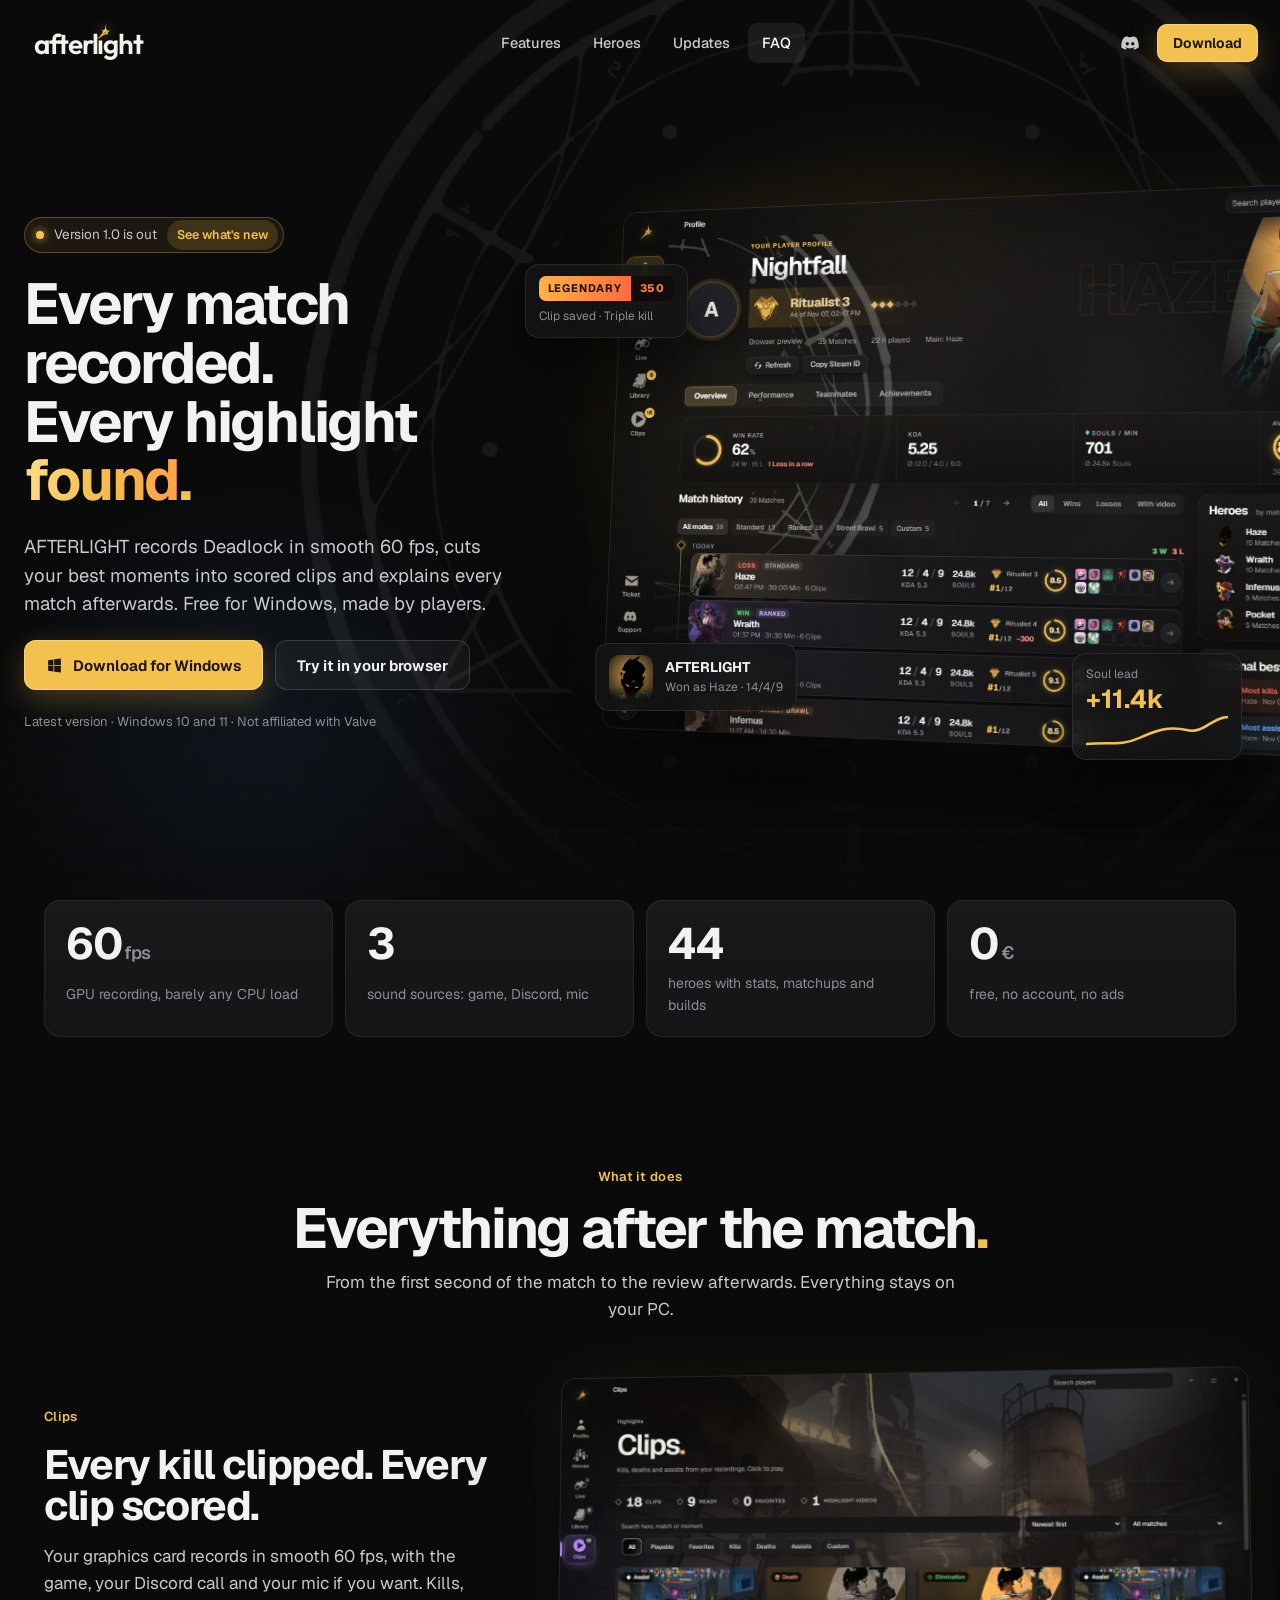
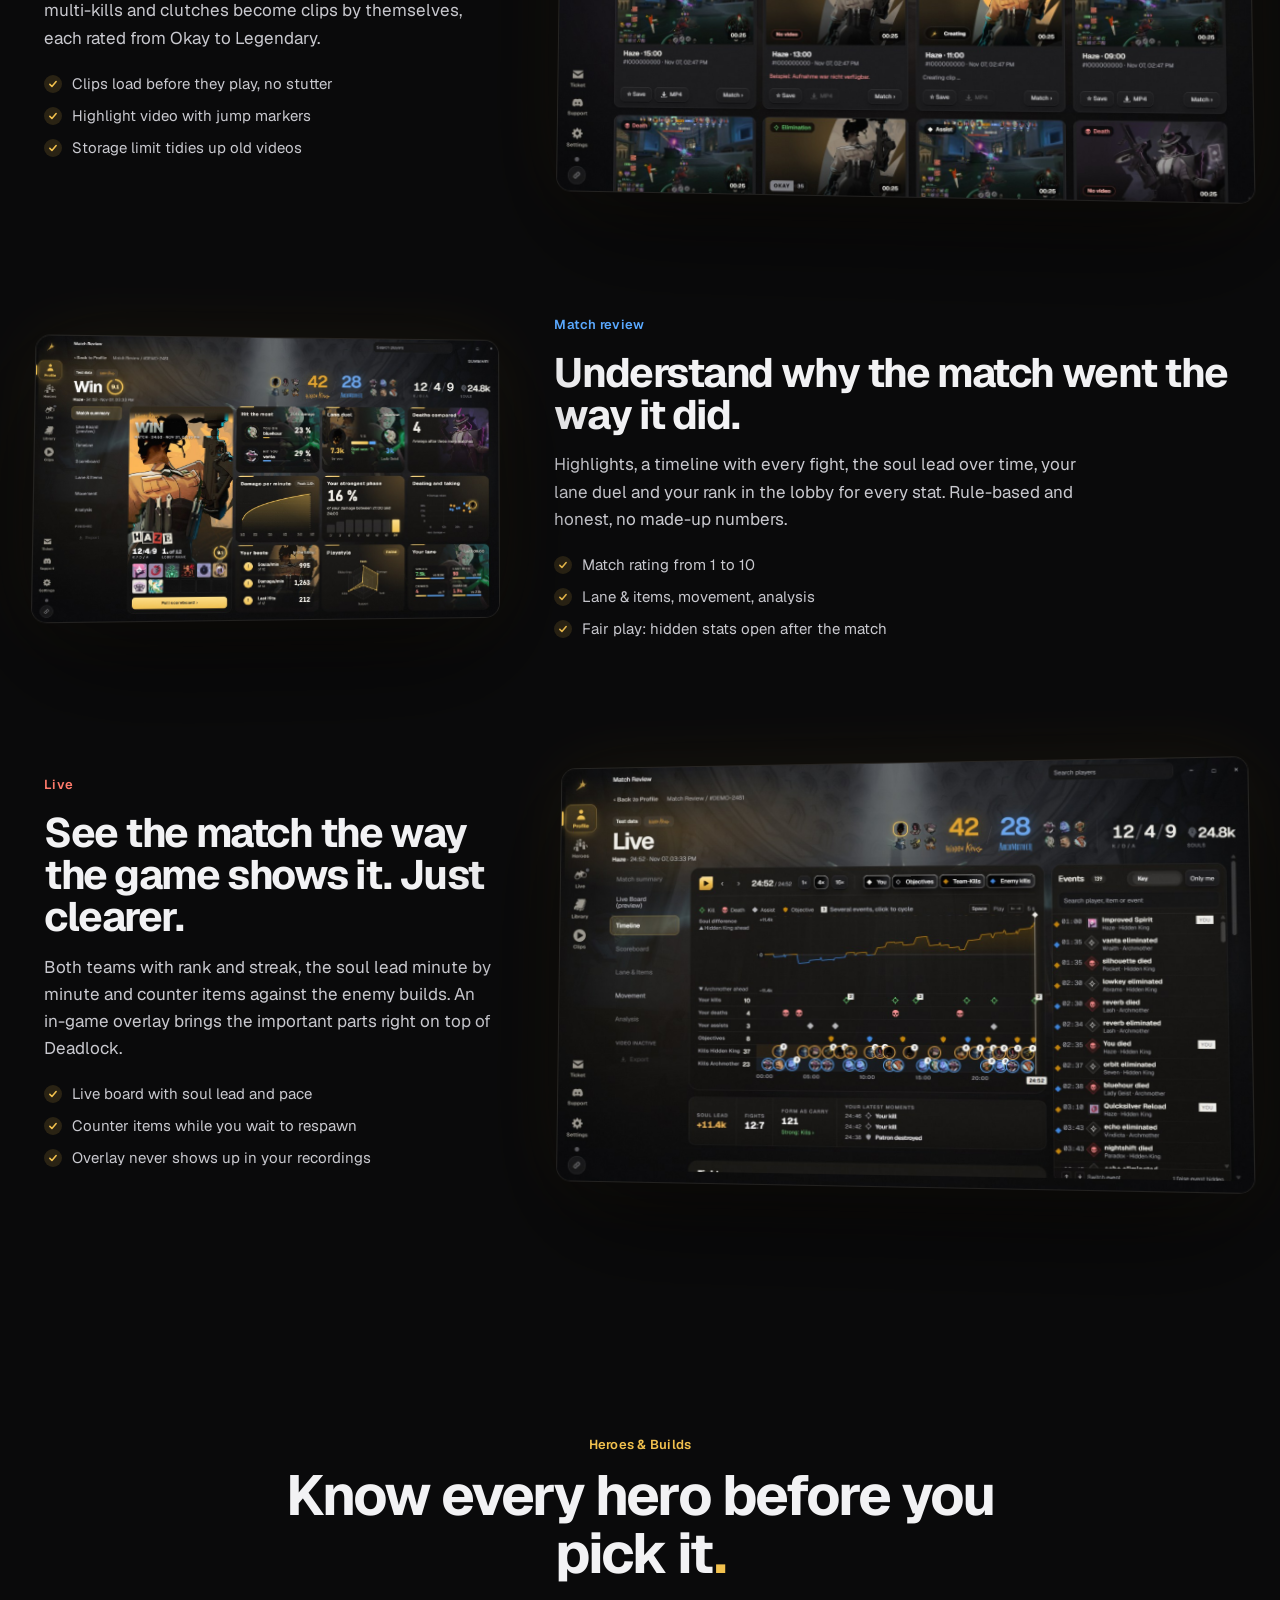
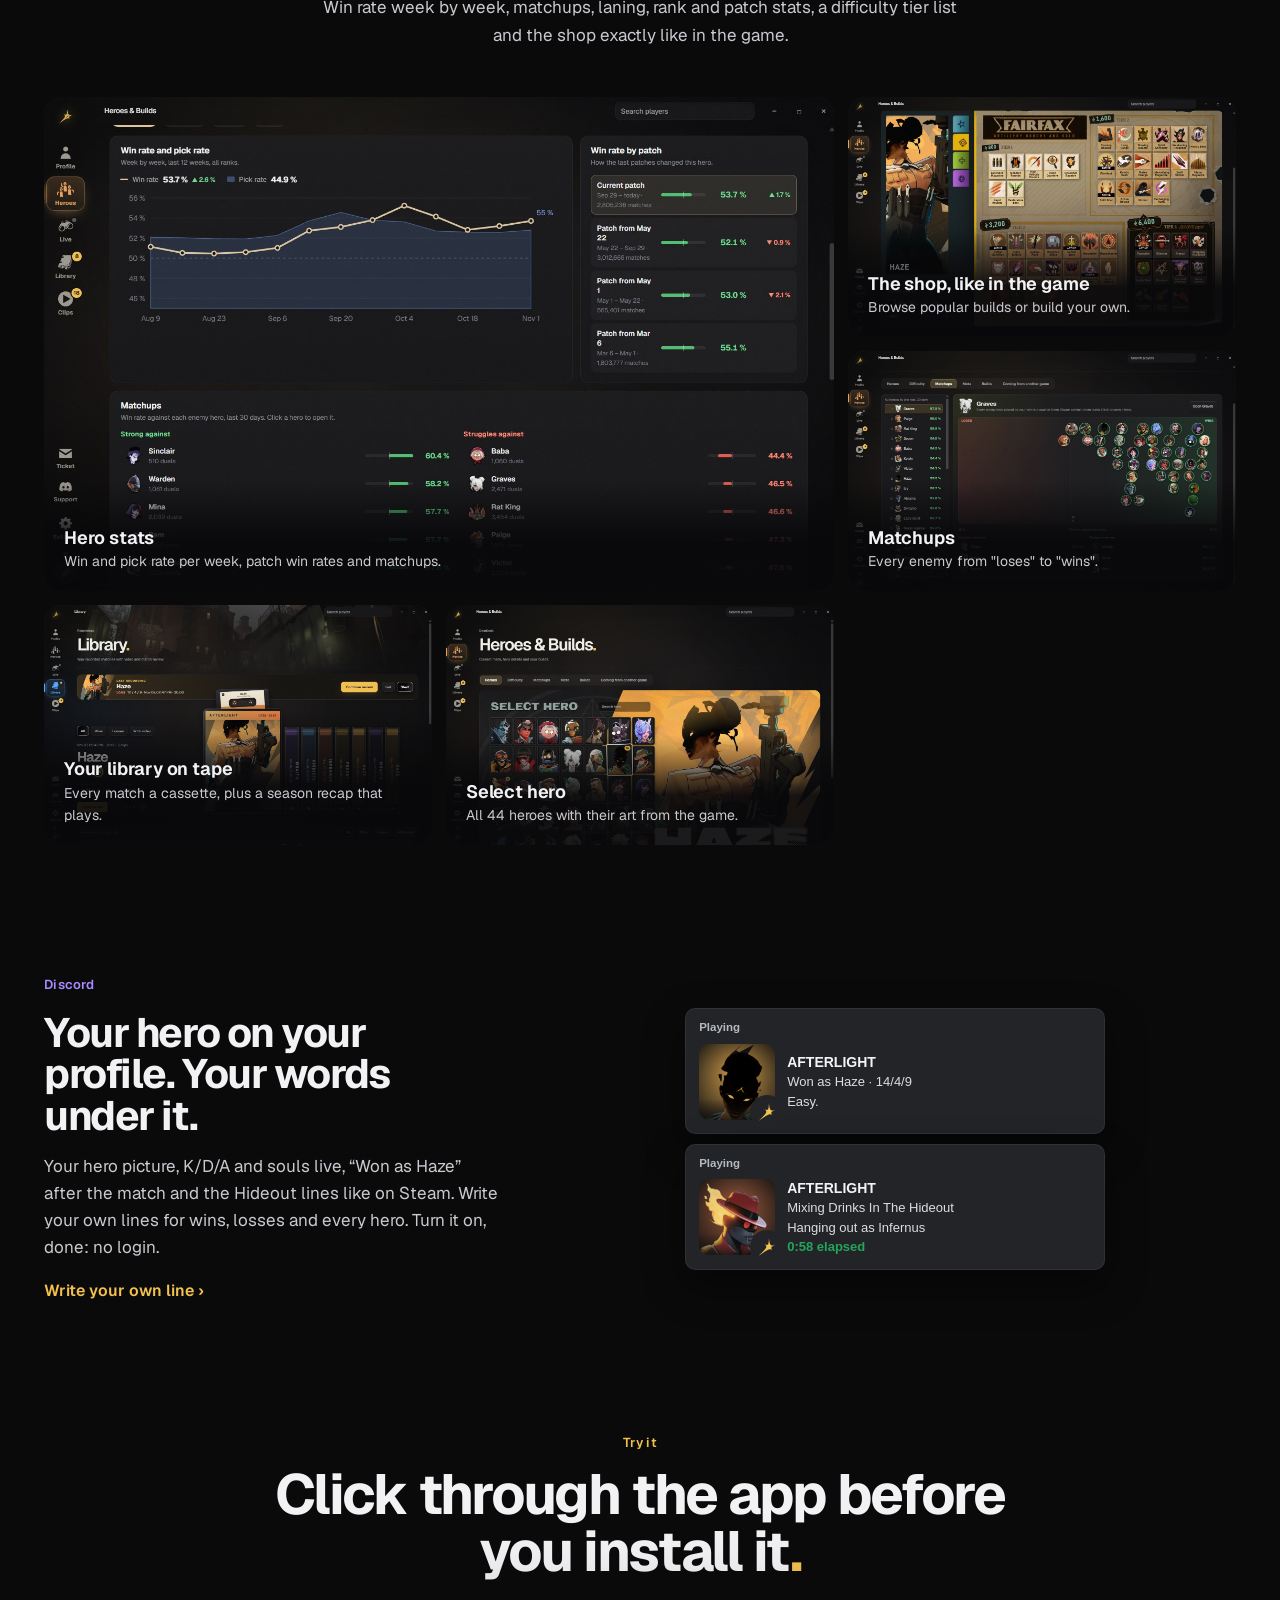
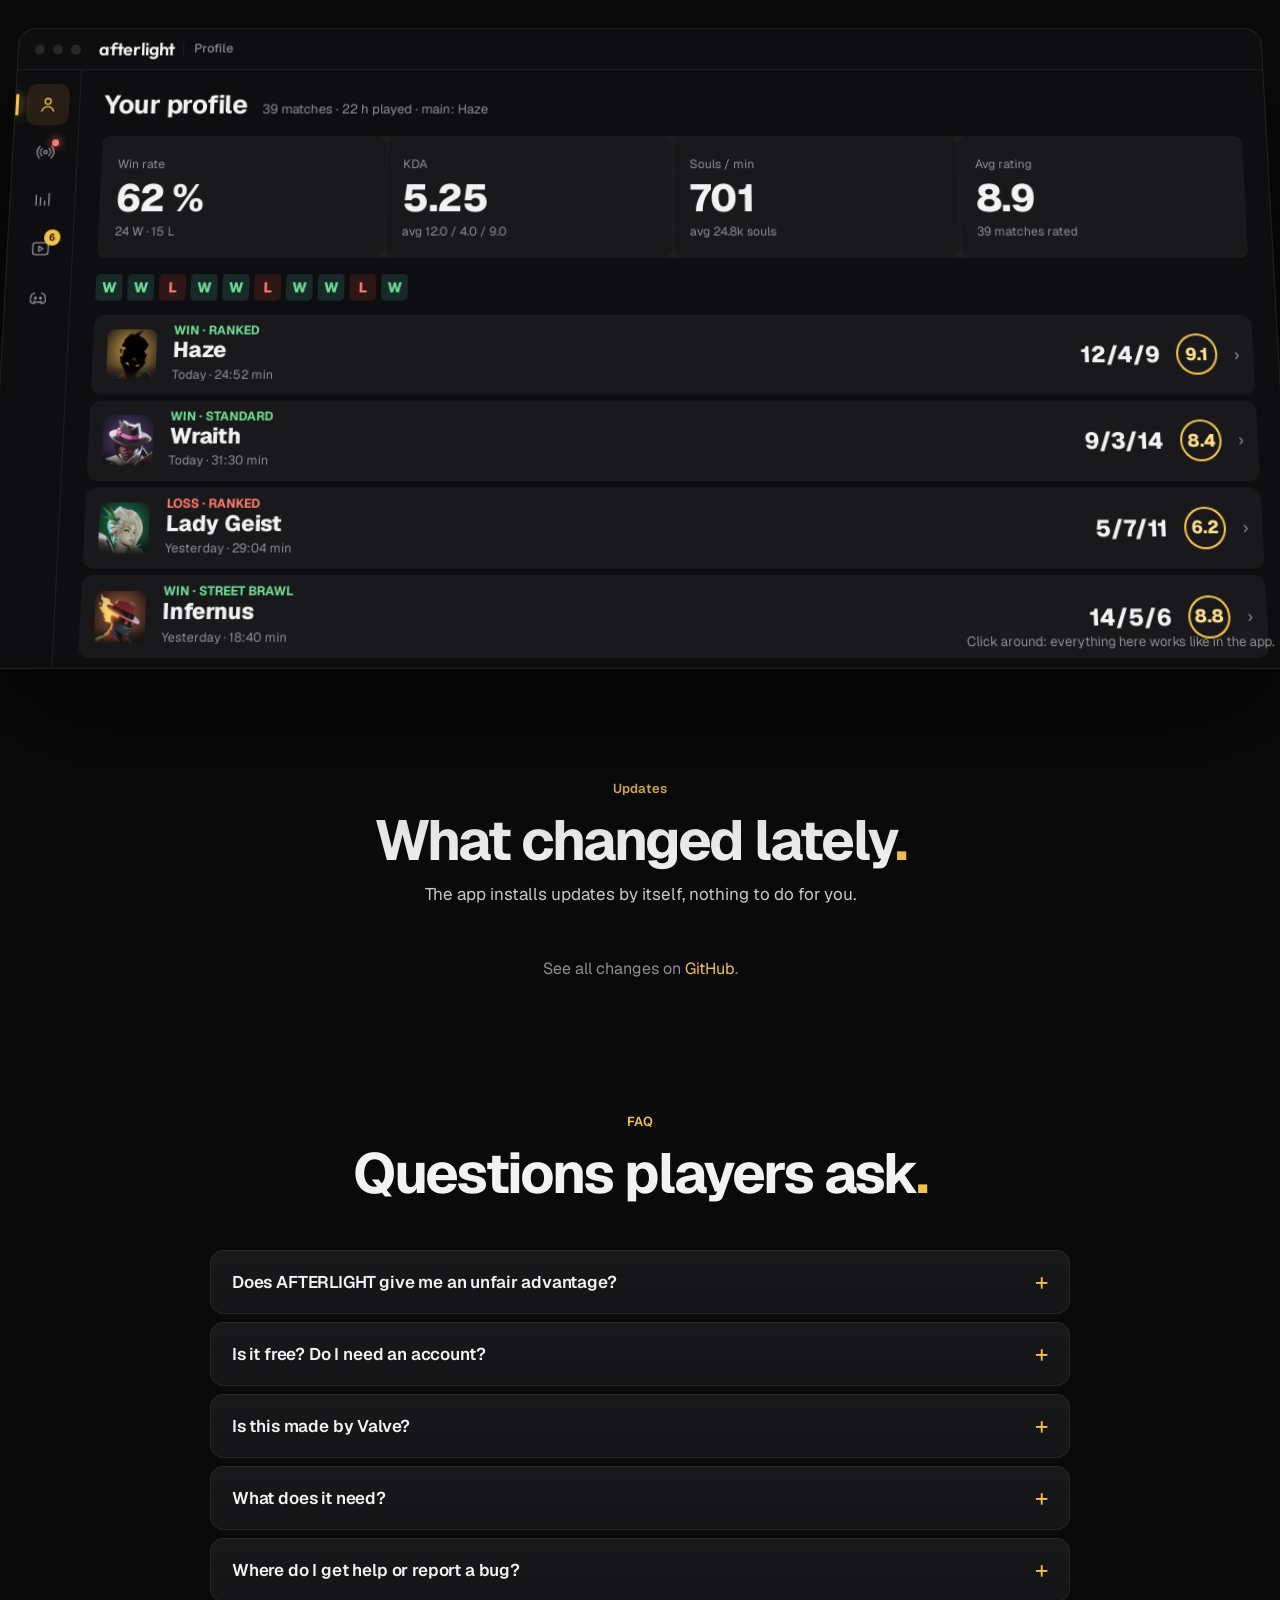
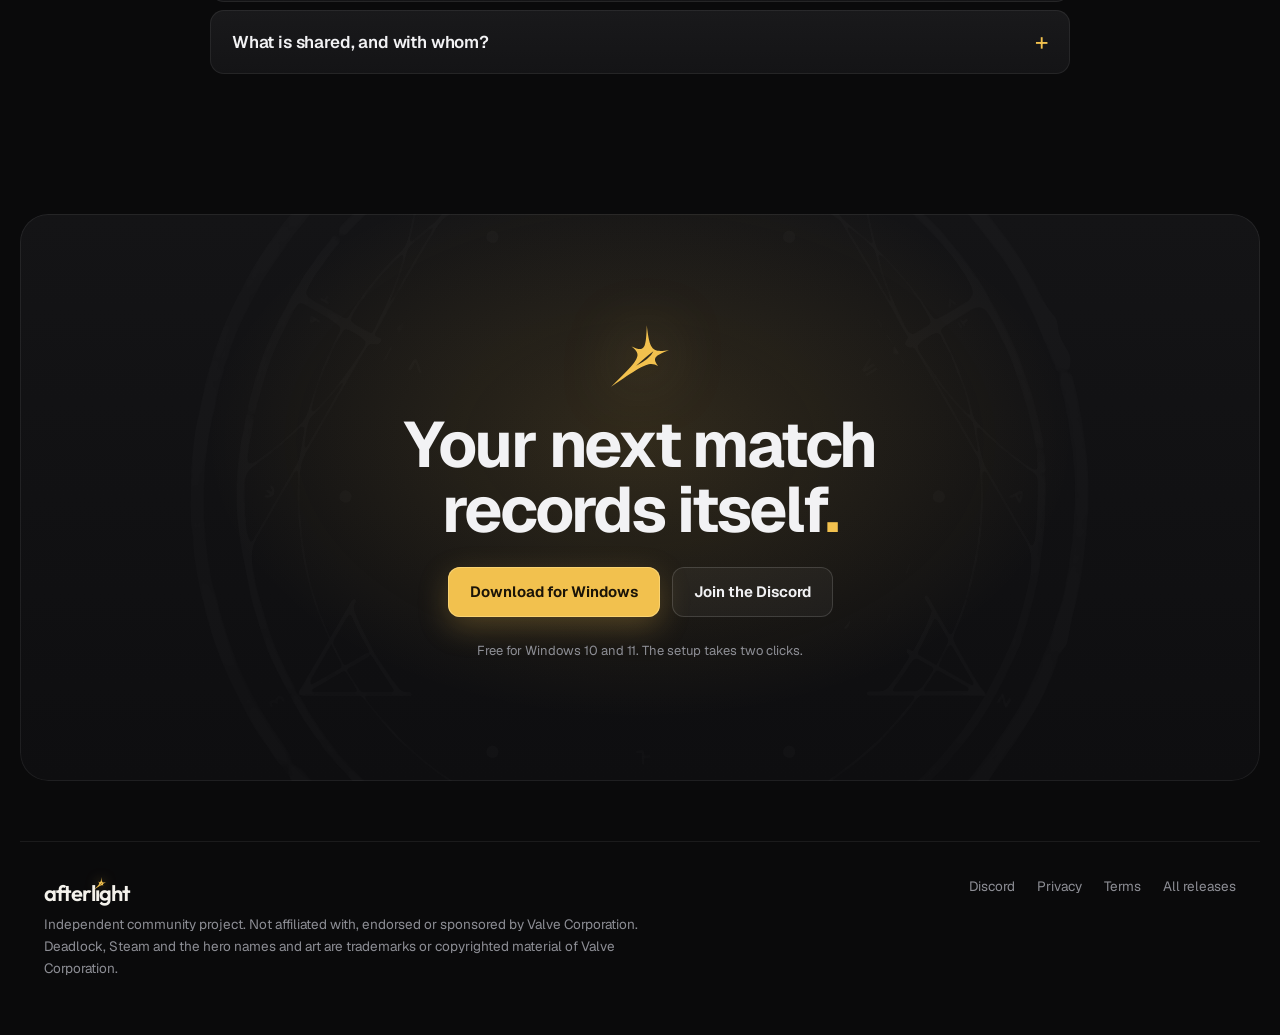
==== index.html @ 5af20fe3 "Redesign: app look, wordmark, fewer menu items, hero stage with real screenshots, scroll motion" ====
<!doctype html>
<html lang="en">
<head>
<meta charset="utf-8">
<meta name="viewport" content="width=device-width,initial-scale=1">
<title>AFTERLIGHT · Deadlock companion</title>
<meta name="description" content="Free Deadlock companion for Windows: smooth 60 fps clips with sound, match reviews, hero stats, a Deadlock-style shop and a live board.">
<link rel="icon" href="assets/icon.png">
<link rel="stylesheet" href="style.css">
</head>
<body>

<header class="nav" id="nav">
  <a class="brand" href="#top" aria-label="AFTERLIGHT home">
    <span class="wordmark" aria-hidden="true">af<span class="wm-f">t</span>erl<span class="wm-i">ı<svg class="wm-star" viewBox="0 0 100 100"><path fill-rule="evenodd" d="M60.6 2C65.3 41.8 69 44.5 95.2 40.9C70.8 50.2 69.9 53.6 78.4 65.8C64.7 57.9 57.6 61.6 4.8 98C50.2 53.9 53.8 48.4 36.7 35C56.5 43.5 59.4 41.7 60.6 2ZM44 65.1Q65.8 53.9 71 42.4Q61.7 49 44 65.1Z"/></svg></span>ght</span>
  </a>
  <nav class="links" aria-label="Main">
    <a href="#features">Features</a><a href="#heroes">Heroes</a><a href="#updates">Updates</a><a href="#faq">FAQ</a>
  </nav>
  <div class="nav-right">
    <a class="icon-link" href="https://discord.gg/nSWygtFfjM" target="_blank" rel="noopener" aria-label="AFTERLIGHT on Discord" title="Discord"><svg viewBox="0 0 24 24" aria-hidden="true"><path d="M19.3 5.3A17 17 0 0 0 15 4l-.5 1.1a15.6 15.6 0 0 0-5 0L9 4a17 17 0 0 0-4.3 1.3C2 9.4 1.3 13.4 1.6 17.3A17 17 0 0 0 6.9 20l1.1-1.7c-.6-.2-1.2-.5-1.8-.9l.4-.3a12 12 0 0 0 10.8 0l.4.3c-.6.4-1.2.7-1.8.9l1.1 1.7a17 17 0 0 0 5.3-2.7c.4-4.5-.7-8.5-2.8-12zM8.7 14.9c-1 0-1.9-1-1.9-2.1s.8-2.1 1.9-2.1 1.9 1 1.9 2.1-.8 2.1-1.9 2.1zm6.6 0c-1 0-1.9-1-1.9-2.1s.8-2.1 1.9-2.1 1.9 1 1.9 2.1-.8 2.1-1.9 2.1z"/></svg></a>
    <a class="btn small" data-download href="#">Download</a>
  </div>
</header>

<main id="top">
  <!-- HERO: the app floats in front of the ritual circle from the game -->
  <section class="hero" id="hero">
    <div class="hero-bg" aria-hidden="true"><i class="slate"></i><i class="sigil"></i><i class="glow"></i></div>
    <div class="hero-copy">
      <a class="pill" href="#updates"><i></i><span id="heroBadge">Version 1.0 is out</span><b>See what's new</b></a>
      <h1>Every match recorded.<br>Every highlight <em>found</em><span class="dot">.</span></h1>
      <p class="sub">AFTERLIGHT records Deadlock in smooth 60&nbsp;fps, cuts your best moments into scored clips and explains every match afterwards. Free for Windows, made by players.</p>
      <div class="cta-row">
        <a class="btn" data-download href="#"><svg viewBox="0 0 24 24" aria-hidden="true"><path d="M3 4.5 10.5 3.4v8.1H3zm0 15 7.5 1.1v-8.1H3zM11.6 3.3 21 2v9.5h-9.4zm0 17.4L21 22v-9.4h-9.4z"/></svg>Download for Windows</a>
        <a class="btn ghost" href="#demo">Try it in your browser</a>
      </div>
      <p class="fine"><span id="heroVersion">Latest version</span> · Windows 10 and 11 · Not affiliated with Valve</p>
    </div>
    <div class="hero-stage" id="stage" aria-hidden="true">
      <figure class="win main"><img src="assets/shots/profile.jpg" alt="" decoding="async"></figure>
      <div class="float f1"><span class="cs-badge"><b>Legendary</b><i>350</i></span><small>Clip saved · Triple kill</small></div>
      <div class="float f2"><img src="assets/heroes/13.png" alt=""><span><b>AFTERLIGHT</b><small>Won as Haze · 14/4/9</small></span></div>
      <div class="float f3"><small>Soul lead</small><b>+11.4k</b><svg viewBox="0 0 120 34" preserveAspectRatio="none"><path d="M0 30 C20 28 30 32 45 24 S70 12 85 16 105 4 120 3"/></svg></div>
    </div>
  </section>

  <!-- STRIP: four true numbers -->
  <section class="strip reveal" aria-label="Facts">
    <div><b>60<small>fps</small></b><span>GPU recording, barely any CPU load</span></div>
    <div><b>3</b><span>sound sources: game, Discord, mic</span></div>
    <div><b>44</b><span>heroes with stats, matchups and builds</span></div>
    <div><b>0<small>€</small></b><span>free, no account, no ads</span></div>
  </section>

  <!-- FEATURES: real screenshots of the app -->
  <section class="features" id="features">
    <header class="sec-head reveal"><span class="kick">What it does</span><h2>Everything after the match<span class="dot">.</span></h2><p>From the first second of the match to the review afterwards. Everything stays on your PC.</p></header>

    <article class="show reveal">
      <div class="show-copy"><span class="kick gold">Clips</span><h3>Every kill clipped. Every clip scored.</h3>
        <p>Your graphics card records in smooth 60 fps, with the game, your Discord call and your mic if you want. Kills, multi-kills and clutches become clips by themselves, each rated from Okay to Legendary.</p>
        <ul class="ticks"><li>Clips load before they play, no stutter</li><li>Highlight video with jump markers</li><li>Storage limit tidies up old videos</li></ul></div>
      <figure class="win"><img src="assets/shots/clips.jpg" alt="The Clips page with scored clips" loading="lazy"></figure>
    </article>

    <article class="show flip reveal">
      <div class="show-copy"><span class="kick blue">Match review</span><h3>Understand why the match went the way it did.</h3>
        <p>Highlights, a timeline with every fight, the soul lead over time, your lane duel and your rank in the lobby for every stat. Rule-based and honest, no made-up numbers.</p>
        <ul class="ticks"><li>Match rating from 1 to 10</li><li>Lane &amp; items, movement, analysis</li><li>Fair play: hidden stats open after the match</li></ul></div>
      <figure class="win"><img src="assets/shots/review.jpg" alt="Match review highlights" loading="lazy"></figure>
    </article>

    <article class="show reveal">
      <div class="show-copy"><span class="kick red">Live</span><h3>See the match the way the game shows it. Just clearer.</h3>
        <p>Both teams with rank and streak, the soul lead minute by minute and counter items against the enemy builds. An in-game overlay brings the important parts right on top of Deadlock.</p>
        <ul class="ticks"><li>Live board with soul lead and pace</li><li>Counter items while you wait to respawn</li><li>Overlay never shows up in your recordings</li></ul></div>
      <figure class="win"><img src="assets/shots/live.jpg" alt="Live timeline" loading="lazy"></figure>
    </article>
  </section>

  <!-- HEROES -->
  <section class="heroes" id="heroes">
    <header class="sec-head reveal"><span class="kick">Heroes &amp; Builds</span><h2>Know every hero before you pick it<span class="dot">.</span></h2><p>Win rate week by week, matchups, laning, rank and patch stats, a difficulty tier list and the shop exactly like in the game.</p></header>
    <div class="bento">
      <figure class="cell big reveal"><img src="assets/shots/heroes-stats.jpg" alt="Hero statistics" loading="lazy"><figcaption><b>Hero stats</b><span>Win and pick rate per week, patch win rates and matchups.</span></figcaption></figure>
      <figure class="cell reveal"><img src="assets/shots/shop.jpg" alt="Shop like in Deadlock" loading="lazy"><figcaption><b>The shop, like in the game</b><span>Browse popular builds or build your own.</span></figcaption></figure>
      <figure class="cell reveal"><img src="assets/shots/matchups.jpg" alt="Matchup field" loading="lazy"><figcaption><b>Matchups</b><span>Every enemy from "loses" to "wins".</span></figcaption></figure>
      <figure class="cell reveal"><img src="assets/shots/shelf.jpg" alt="Library as a cassette shelf" loading="lazy"><figcaption><b>Your library on tape</b><span>Every match a cassette, plus a season recap that plays.</span></figcaption></figure>
      <figure class="cell reveal"><img src="assets/shots/heroes-select.jpg" alt="Select hero" loading="lazy"><figcaption><b>Select hero</b><span>All 44 heroes with their art from the game.</span></figcaption></figure>
    </div>
  </section>

  <!-- DISCORD -->
  <section class="show discord reveal" id="discord">
    <div class="show-copy"><span class="kick violet">Discord</span><h3>Your hero on your profile. Your words under it.</h3>
      <p>Your hero picture, K/D/A and souls live, “Won as Haze” after the match and the Hideout lines like on Steam. Write your own lines for wins, losses and every hero. Turn it on, done: no login.</p>
      <a class="more" href="#demo" data-go="discord">Write your own line ›</a></div>
    <div class="dc-cards">
      <div class="dc"><small>Playing</small><div class="dc-row"><span class="dc-art"><img src="assets/heroes/13.png" alt=""><i><svg viewBox="0 0 100 100"><path fill-rule="evenodd" d="M60.6 2C65.3 41.8 69 44.5 95.2 40.9C70.8 50.2 69.9 53.6 78.4 65.8C64.7 57.9 57.6 61.6 4.8 98C50.2 53.9 53.8 48.4 36.7 35C56.5 43.5 59.4 41.7 60.6 2Z"/></svg></i></span><span class="dc-text"><b>AFTERLIGHT</b><span>Won as Haze · 14/4/9</span><span>Easy.</span></span></div></div>
      <div class="dc"><small>Playing</small><div class="dc-row"><span class="dc-art"><img src="assets/heroes/1.png" alt=""><i><svg viewBox="0 0 100 100"><path fill-rule="evenodd" d="M60.6 2C65.3 41.8 69 44.5 95.2 40.9C70.8 50.2 69.9 53.6 78.4 65.8C64.7 57.9 57.6 61.6 4.8 98C50.2 53.9 53.8 48.4 36.7 35C56.5 43.5 59.4 41.7 60.6 2Z"/></svg></i></span><span class="dc-text"><b>AFTERLIGHT</b><span>Mixing Drinks In The Hideout</span><span>Hanging out as Infernus</span><span class="dc-time">0:58 elapsed</span></span></div></div>
    </div>
  </section>

  <!-- INTERACTIVE DEMO -->
  <section class="demo-wrap" id="demo">
    <header class="sec-head reveal"><span class="kick">Try it</span><h2>Click through the app before you install it<span class="dot">.</span></h2></header>
    <div class="app" id="app">
      <div class="app-bar"><span class="tl"></span><span class="tl"></span><span class="tl"></span><b>afterlight</b><small id="appTitle">Profile</small></div>
      <aside class="rail" role="tablist" aria-label="App pages">
        <button role="tab" data-page="profile" aria-selected="true" title="Profile"><svg viewBox="0 0 24 24"><circle cx="12" cy="8" r="3.5"/><path d="M5 20c1.2-3.6 4-5.5 7-5.5s5.8 1.9 7 5.5"/></svg></button>
        <button role="tab" data-page="live" title="Live board"><svg viewBox="0 0 24 24"><circle cx="12" cy="12" r="2"/><path d="M7.8 7.8a6 6 0 0 0 0 8.4m8.4 0a6 6 0 0 0 0-8.4M5 5a10 10 0 0 0 0 14m14 0a10 10 0 0 0 0-14"/></svg><i class="live-dot"></i></button>
        <button role="tab" data-page="review" title="Match review"><svg viewBox="0 0 24 24"><path d="M4 18V6m5 12V9m5 9v-5m5 5V4"/></svg></button>
        <button role="tab" data-page="clips" title="Clips"><svg viewBox="0 0 24 24"><rect x="3" y="5" width="18" height="14" rx="3"/><path d="m10 9 5 3-5 3z"/></svg><em>6</em></button>
        <button role="tab" data-page="discord" title="Discord status"><svg viewBox="0 0 24 24"><path d="M8 7c-2 .5-3.2 1.3-3.6 1.8C3 11.5 3 15 3.4 17c1.5 1.2 3 1.8 4.4 2l1-1.5M16 7c2 .5 3.2 1.3 3.6 1.8 1.4 2.7 1.4 6.2 1 8.2-1.5 1.2-3 1.8-4.4 2l-1-1.5M7.5 16.5c3 1.4 6 1.4 9 0"/><circle cx="9" cy="12.5" r="1"/><circle cx="15" cy="12.5" r="1"/></svg></button>
      </aside>
      <div class="screen" id="screen" aria-live="polite"></div>
      <p class="hint" id="hint">Click around: everything here works like in the app.</p>
    </div>
  </section>

  <!-- PATCH NOTES -->
  <section class="updates" id="updates">
    <header class="sec-head reveal"><span class="kick">Updates</span><h2>What changed lately<span class="dot">.</span></h2><p>The app installs updates by itself, nothing to do for you.</p></header>
    <div class="notes" id="notes"><p class="loading">Loading the latest releases …</p></div>
  </section>

  <!-- FAQ -->
  <section class="faq" id="faq">
    <header class="sec-head reveal"><span class="kick">FAQ</span><h2>Questions players ask<span class="dot">.</span></h2></header>
    <div class="faq-list">
    <details><summary>Does AFTERLIGHT give me an unfair advantage?</summary><p>No. During a match it only shows what Deadlock shows you too: K/D/A, souls, items and the kill feed. Damage, healing, objective damage, last hits and denies of other players only open after the match. AFTERLIGHT never writes into the game and never automates input.</p></details>
    <details><summary>Is it free? Do I need an account?</summary><p>It is free, without an account, ads or tracking. Your matches, recordings and clips stay on your PC in the “Afterlight Data” folder.</p></details>
    <details><summary>Is this made by Valve?</summary><p>No. AFTERLIGHT is an independent community project and is not affiliated with, endorsed or sponsored by Valve. Deadlock is a trademark of Valve Corporation.</p></details>
    <details><summary>What does it need?</summary><p>Windows 10 (version 2004 or newer) or Windows 11 and a graphics card with a hardware encoder (NVIDIA, AMD or Intel) for the smooth GPU recording.</p></details>
    <details><summary>Where do I get help or report a bug?</summary><p>On the <a class="inline" href="https://discord.gg/nSWygtFfjM" target="_blank" rel="noopener">AFTERLIGHT Discord</a>, or straight from the app with the ticket button in the sidebar.</p></details>
    <details><summary>What is shared, and with whom?</summary><p>Only if community tracking is on: the match ID and replay access data of your own matches go to the community-run Deadlock API, so trackers can show your match. Videos, events and logins never leave your PC. You can turn it off any time.</p></details>
    </div>
  </section>

  <!-- FINAL CTA -->
  <section class="final reveal">
    <svg class="final-mark" viewBox="0 0 100 100" aria-hidden="true"><path fill-rule="evenodd" d="M60.6 2C65.3 41.8 69 44.5 95.2 40.9C70.8 50.2 69.9 53.6 78.4 65.8C64.7 57.9 57.6 61.6 4.8 98C50.2 53.9 53.8 48.4 36.7 35C56.5 43.5 59.4 41.7 60.6 2ZM44 65.1Q65.8 53.9 71 42.4Q61.7 49 44 65.1Z"/></svg>
    <h2>Your next match records itself<span class="dot">.</span></h2>
    <div class="cta-row"><a class="btn" data-download href="#">Download for Windows</a><a class="btn ghost" href="https://discord.gg/nSWygtFfjM" target="_blank" rel="noopener">Join the Discord</a></div>
    <p class="fine">Free for Windows 10 and 11. The setup takes two clicks.</p>
  </section>
</main>

<footer class="foot">
  <div><span class="wordmark small" aria-label="AFTERLIGHT">af<span class="wm-f">t</span>erl<span class="wm-i">ı<svg class="wm-star" viewBox="0 0 100 100"><path fill-rule="evenodd" d="M60.6 2C65.3 41.8 69 44.5 95.2 40.9C70.8 50.2 69.9 53.6 78.4 65.8C64.7 57.9 57.6 61.6 4.8 98C50.2 53.9 53.8 48.4 36.7 35C56.5 43.5 59.4 41.7 60.6 2ZM44 65.1Q65.8 53.9 71 42.4Q61.7 49 44 65.1Z"/></svg></span>ght</span><p>Independent community project. Not affiliated with, endorsed or sponsored by Valve Corporation. Deadlock, Steam and the hero names and art are trademarks or copyrighted material of Valve Corporation.</p></div>
  <nav aria-label="Legal"><a href="https://discord.gg/nSWygtFfjM" target="_blank" rel="noopener">Discord</a><a href="privacy.html">Privacy</a><a href="terms.html">Terms</a><a href="https://github.com/prodbycooooooollin-byte/afterlight-releases/releases" rel="noopener">All releases</a></nav>
</footer>

<script src="app.js"></script>
</body>
</html>
---- style.css ----
@font-face{font-family:Geist;font-weight:100 900;font-display:swap;src:url(assets/fonts/geist.woff2) format('woff2')}
@font-face{font-family:Outfit;font-weight:600;font-display:swap;src:url(assets/fonts/outfit-600.woff2) format('woff2')}

/* Farben und Schrift wie in der App: neutrales Schwarz, Gold als einziger Akzent, Amber/Saphir für die Teams. */
:root{
  --bg:#0a0a0b;--panel:#161618;--panel-2:#1c1c1f;--edge:rgba(255,255,255,.07);
  --ink:#f2f2f4;--ink-2:#c9c9cf;--muted:#8d8e95;
  --gold:#f2c14e;--gold-hi:#ffe08a;--amber:#e8a33c;--sapphire:#5aa9ff;--good:#6fdc94;--bad:#ff7a6b;--violet:#a98bff;
  --text:Geist,'Segoe UI Variable Text','Segoe UI',system-ui,sans-serif;--display:Geist,'Segoe UI Variable Display','Segoe UI',sans-serif;
  --ease:cubic-bezier(.2,.7,.15,1);--max:1240px;
  /* Namen aus dem Demo-Teil auf die App-Farben gelegt */
  --soot:var(--bg);--soot-2:#19191b;--soot-3:#212124;--rule:var(--edge);--paper:var(--ink);--paper-2:#a3a4ab;--smoke:var(--muted);
  --lamp:var(--gold);--lamp-hi:var(--gold-hi);--soul:var(--good);--blood:var(--bad);
}
*{box-sizing:border-box;margin:0;padding:0}
html{scroll-behavior:smooth;background:var(--bg)}
body{background:var(--bg);color:var(--ink);font:400 16px/1.6 var(--text);-webkit-font-smoothing:antialiased;overflow-x:hidden}
a{color:inherit;text-decoration:none}
button{font:inherit;color:inherit;background:none;border:0;cursor:pointer}
img{display:block;max-width:100%}
:focus-visible{outline:2px solid var(--gold);outline-offset:3px;border-radius:6px}
h1,h2,h3{font-family:var(--display);letter-spacing:-.035em;line-height:1.02;font-weight:700}
.dot{color:var(--gold)}
.fine{font-size:13px;color:var(--muted)}

/* Schriftzug wie in der App: Outfit, Sternschnuppe über dem i */
.wordmark{position:relative;display:inline-block;font:600 28px/1 Outfit,var(--text);letter-spacing:-.045em;color:#f4f2ec;white-space:nowrap;padding-top:6px}
.wordmark.small{font-size:22px}
.wm-i{position:relative;display:inline-block}
.wm-star{position:absolute;left:50%;top:-.02em;width:.62em;height:.62em;transform:translate(-30%,-38%);fill:var(--gold);filter:drop-shadow(0 0 6px rgba(242,193,78,.55))}

/* Buttons */
.btn{display:inline-flex;align-items:center;gap:10px;height:50px;padding:0 22px;border-radius:12px;font:650 15px/1 var(--text);color:#1b1408;background:var(--gold);box-shadow:0 0 0 1px rgba(255,224,138,.6) inset,0 10px 30px rgba(242,193,78,.25);transition:transform .2s var(--ease),box-shadow .2s,background .2s}
.btn svg{width:17px;height:17px;fill:currentColor}
.btn:hover{background:var(--gold-hi);transform:translateY(-1px);box-shadow:0 0 0 1px #fff3c4 inset,0 14px 40px rgba(242,193,78,.38)}
.btn.ghost{color:var(--ink);background:rgba(255,255,255,.04);box-shadow:inset 0 0 0 1px rgba(255,255,255,.14)}
.btn.ghost:hover{background:rgba(255,255,255,.08);box-shadow:inset 0 0 0 1px rgba(255,255,255,.3)}
.btn.small{height:38px;padding:0 16px;border-radius:10px;font-size:14px}

/* Kopfzeile: Logo links, vier Ziele in der Mitte, Discord und Download rechts */
.nav{position:fixed;inset:12px 12px auto;z-index:50;display:grid;grid-template-columns:1fr auto 1fr;align-items:center;height:62px;padding:0 10px 0 22px;border-radius:16px;transition:background .3s,box-shadow .3s,inset .3s}
.nav.solid{background:rgba(14,14,16,.78);backdrop-filter:blur(16px) saturate(1.2);box-shadow:inset 0 0 0 1px rgba(255,255,255,.08),0 18px 40px rgba(0,0,0,.35)}
.brand{justify-self:start}
.links{display:flex;gap:4px;padding:4px;border-radius:12px}
.links a{padding:8px 14px;border-radius:9px;font-size:14.5px;font-weight:500;color:var(--ink-2);transition:background .15s,color .15s}
.links a:hover,.links a.on{color:#fff;background:rgba(255,255,255,.07)}
.nav-right{justify-self:end;display:flex;align-items:center;gap:8px}
.icon-link{display:grid;place-items:center;width:38px;height:38px;border-radius:10px;color:var(--ink-2)}
.icon-link svg{width:20px;height:20px;fill:currentColor}
.icon-link:hover{color:#8c96ff;background:rgba(255,255,255,.06)}

/* ---------- HERO ---------- */
.hero{position:relative;min-height:100vh;display:grid;grid-template-columns:minmax(0,.82fr) minmax(0,1.18fr);align-items:center;gap:40px;padding:120px max(24px,calc((100vw - var(--max))/2)) 70px;overflow:hidden;isolation:isolate}
.hero-bg{position:absolute;inset:0;z-index:-1;pointer-events:none}
.hero-bg .slate{position:absolute;inset:0;background:url(assets/tex-slate-aura.webp) center top/1600px auto repeat;opacity:.9;-webkit-mask:radial-gradient(70% 80% at 60% 30%,#000 30%,transparent 85%);mask:radial-gradient(70% 80% at 60% 30%,#000 30%,transparent 85%)}
.hero-bg .sigil{position:absolute;right:calc(50% - 760px);top:50%;width:1100px;aspect-ratio:1;margin-top:-550px;background:url(assets/tex-sigil.webp) center/contain no-repeat;opacity:.22;animation:sigil 240s linear infinite;will-change:transform}
.hero-bg .glow{position:absolute;inset:0;background:radial-gradient(40% 50% at 70% 45%,rgba(242,193,78,.16),transparent 70%),radial-gradient(30% 40% at 20% 80%,rgba(90,169,255,.08),transparent 70%),linear-gradient(180deg,transparent 70%,var(--bg))}
@keyframes sigil{to{transform:rotate(360deg)}}
.hero-copy{display:grid;gap:22px;max-width:600px}
.pill{justify-self:start;display:inline-flex;align-items:center;gap:10px;height:36px;padding:0 6px 0 12px;border-radius:999px;font-size:13.5px;color:var(--ink-2);background:rgba(242,193,78,.08);box-shadow:inset 0 0 0 1px rgba(242,193,78,.3)}
.pill i{width:8px;height:8px;border-radius:50%;background:var(--gold);box-shadow:0 0 10px var(--gold)}
.pill b{padding:5px 10px;border-radius:999px;background:rgba(242,193,78,.16);color:var(--gold);font-weight:600;font-size:12.5px}
.pill:hover{box-shadow:inset 0 0 0 1px rgba(242,193,78,.6)}
.hero h1{font-size:clamp(44px,4.5vw,70px)}
.hero h1 em{font-style:normal;background:linear-gradient(100deg,var(--gold-hi),var(--gold) 45%,#ff9f43);-webkit-background-clip:text;background-clip:text;color:transparent}
.hero .sub{font-size:18.5px;line-height:1.55;color:var(--ink-2);max-width:52ch}
.cta-row{display:flex;flex-wrap:wrap;gap:12px}
/* Bühne: App-Fenster schräg im Raum, kleine Karten schweben davor; Maus und Scrollen bewegen alles leicht */
.hero-stage{position:relative;height:620px;perspective:1600px}
.win{position:relative;border-radius:14px;overflow:hidden;background:#0e0e10;box-shadow:0 0 0 1px rgba(255,255,255,.1),0 40px 120px rgba(0,0,0,.65),0 0 80px rgba(242,193,78,.08)}
.win img{width:100%;height:auto}
.hero-stage .win.main{position:absolute;left:4%;top:4%;width:126%;transform:rotateY(calc(-14deg + var(--mx,0) * 6deg)) rotateX(calc(6deg - var(--my,0) * 4deg)) translateZ(0);transition:transform .5s var(--ease);animation:rise 1.1s .1s var(--ease) both}
@keyframes rise{from{opacity:0;transform:rotateY(-22deg) rotateX(14deg) translateY(60px) scale(.94)}}
.float{position:absolute;z-index:2;display:flex;align-items:center;gap:12px;padding:12px 14px;border-radius:14px;background:rgba(20,20,22,.86);backdrop-filter:blur(12px);box-shadow:inset 0 0 0 1px rgba(255,255,255,.09),0 20px 50px rgba(0,0,0,.5);transform:translate3d(calc(var(--mx,0) * var(--d) * 1px),calc(var(--my,0) * var(--d) * 1px),0);animation:pop .7s var(--ease) both}
.float small{color:var(--muted);font-size:12px}
.f1{--d:-26;left:-4%;top:16%;flex-direction:column;align-items:flex-start;gap:6px;animation-delay:.7s}
.f2{--d:30;left:6%;bottom:12%;animation-delay:.95s}
.f2 img{width:44px;height:44px;border-radius:10px;object-fit:cover}
.f2 b{display:block;font-size:14px}.f2 span small{display:block}
.f3{--d:-18;right:2%;bottom:4%;flex-direction:column;align-items:flex-start;gap:2px;width:170px;animation-delay:1.2s}
.f3 b{font:700 26px/1 var(--display);color:var(--gold)}
.f3 svg{width:100%;height:34px}.f3 path{fill:none;stroke:var(--gold);stroke-width:2.5;stroke-linecap:round}
@keyframes pop{from{opacity:0;transform:translateY(16px) scale(.96)}}
.cs-badge{--c:#ff7b3d;display:inline-flex;border-radius:7px;overflow:hidden;font:800 11px/1 var(--text);letter-spacing:.08em;text-transform:uppercase}
.cs-badge b{padding:7px 9px;background:linear-gradient(90deg,#ffb347,#ff6b3d);color:#1a0f06}
.cs-badge i{font-style:normal;padding:7px 9px;background:rgba(14,13,11,.88);color:var(--c)}

/* Zahlenleiste */
.strip{display:grid;grid-template-columns:repeat(4,1fr);gap:12px;max-width:var(--max);margin:0 auto;padding:0 24px}
.strip>div{display:grid;gap:6px;padding:22px 22px 20px;border-radius:16px;background:linear-gradient(180deg,#19191b,#141416);box-shadow:inset 0 0 0 1px var(--edge)}
.strip b{font:700 44px/1 var(--display);letter-spacing:-.03em}
.strip b small{font-size:18px;color:var(--muted);margin-left:3px;font-weight:600}
.strip span{color:var(--muted);font-size:14px}

/* Abschnittsköpfe wie die Seitentitel in der App: groß, mit goldenem Punkt */
.sec-head{display:grid;gap:12px;max-width:760px;margin:0 auto 48px;text-align:center;justify-items:center}
.kick{display:inline-block;font-size:13px;font-weight:600;letter-spacing:.02em;color:var(--gold)}
.kick.blue{color:var(--sapphire)}.kick.red{color:var(--bad)}.kick.violet{color:var(--violet)}
.sec-head h2{font-size:clamp(36px,4.4vw,60px)}
.sec-head p{color:var(--ink-2);font-size:17px;max-width:60ch}

/* Features: Text und echter App-Screenshot im Wechsel */
.features,.heroes,.updates,.faq{max-width:var(--max);margin:0 auto;padding:130px 24px 0}
.show{display:grid;grid-template-columns:minmax(0,.8fr) minmax(0,1.2fr);gap:56px;align-items:center;margin-bottom:120px;perspective:1600px}
.show.flip .show-copy{order:2}
.show-copy{display:grid;gap:16px;align-content:start}
.show h3{font-size:clamp(30px,3.2vw,44px)}
.show-copy p{color:var(--ink-2);font-size:17px;max-width:48ch}
.ticks{list-style:none;display:grid;gap:8px;margin-top:4px}
.ticks li{display:flex;gap:10px;align-items:center;color:var(--ink-2);font-size:15px}
.ticks li::before{content:'';width:18px;height:18px;flex:none;border-radius:50%;background:rgba(242,193,78,.14) url("data:image/svg+xml,%3Csvg xmlns='http://www.w3.org/2000/svg' viewBox='0 0 20 20'%3E%3Cpath d='M5.5 10.5l3 3 6-7' fill='none' stroke='%23f2c14e' stroke-width='2.2' stroke-linecap='round' stroke-linejoin='round'/%3E%3C/svg%3E") center/14px no-repeat}
.more{justify-self:start;font-weight:600;color:var(--gold)}
.more:hover{color:var(--gold-hi)}
.show .win{transform:rotateY(var(--ry,-8deg)) rotateX(4deg);transition:transform .8s var(--ease)}
.show.flip .win{--ry:8deg}
.show .win:hover{--ry:0deg}

/* Helden: Bento-Raster mit Screenshots */
.bento{display:grid;grid-template-columns:repeat(3,minmax(0,1fr));grid-auto-rows:240px;gap:14px}
.cell{position:relative;border-radius:18px;overflow:hidden;background:#0e0e10;box-shadow:inset 0 0 0 1px var(--edge)}
.cell.big{grid-column:span 2;grid-row:span 2}
.cell img{position:absolute;inset:0;width:100%;height:100%;object-fit:cover;object-position:50% 0;transition:transform .8s var(--ease)}
.cell:hover img{transform:scale(1.04)}
.cell figcaption{position:absolute;left:0;right:0;bottom:0;display:grid;gap:2px;padding:46px 20px 18px;background:linear-gradient(180deg,transparent,rgba(8,8,10,.92) 55%)}
.cell figcaption b{font:650 18px/1.2 var(--display);letter-spacing:-.01em}
.cell figcaption span{color:var(--ink-2);font-size:14px}

/* Discord-Abschnitt */
.discord{max-width:var(--max);margin:130px auto 0;padding:0 24px}
.dc-cards{display:grid;gap:14px;max-width:420px;justify-self:center;width:100%}

/* Demo: das App-Fenster im Stil der App */
.demo-wrap{padding:130px max(16px,calc((100vw - var(--max))/2)) 0;perspective:1800px}
.app{position:relative;display:grid;grid-template-columns:64px 1fr;grid-template-rows:42px 1fr;height:620px;border-radius:12px;background:#0f0e0c;
  box-shadow:0 0 0 1px rgba(239,230,214,.1),0 50px 140px rgba(0,0,0,.7),0 0 0 8px rgba(239,230,214,.02);overflow:hidden;transform:rotateX(var(--tilt,9deg));transform-origin:50% 0;transition:transform 1.1s var(--ease)}
.app.flat{--tilt:0deg}
.app-bar{grid-column:1/-1;display:flex;align-items:center;gap:8px;padding:0 16px;border-bottom:1px solid var(--rule);font:900 16px/1 var(--display);letter-spacing:.08em;text-transform:uppercase}
.tl{width:10px;height:10px;border-radius:50%;background:rgba(239,230,214,.12)}
.app-bar b{margin-left:10px}.app-bar small{font:500 12.5px/1 var(--text);letter-spacing:0;text-transform:none;color:var(--smoke);padding-left:10px;border-left:1px solid var(--rule)}
.rail{display:flex;flex-direction:column;align-items:center;gap:6px;padding-top:14px;border-right:1px solid var(--rule)}
.rail button{position:relative;width:42px;height:42px;border-radius:10px;display:grid;place-items:center;color:var(--smoke);transition:background .2s,color .2s}
.rail button svg{width:20px;height:20px;fill:none;stroke:currentColor;stroke-width:1.6;stroke-linecap:round;stroke-linejoin:round}
.rail button:hover{color:var(--paper);background:rgba(239,230,214,.05)}
.rail button[aria-selected=true]{color:var(--lamp);background:rgba(255,179,71,.1)}
.rail button[aria-selected=true]::before{content:'';position:absolute;left:-11px;top:10px;bottom:10px;width:3px;border-radius:2px;background:var(--lamp);box-shadow:0 0 12px var(--lamp)}
.rail em{position:absolute;right:2px;top:2px;min-width:16px;height:16px;padding:0 4px;border-radius:8px;background:var(--lamp);color:#1a1206;font:700 9.5px/16px var(--text);font-style:normal}
.live-dot{position:absolute;right:8px;top:8px;width:7px;height:7px;border-radius:50%;background:var(--blood);box-shadow:0 0 8px var(--blood);animation:pulse 1.6s infinite}
@keyframes pulse{50%{opacity:.35}}
.screen{position:relative;overflow:hidden;padding:22px 24px}
.screen>.page{animation:pageIn .4s var(--ease)}
@keyframes pageIn{from{opacity:0;transform:translateY(6px)}to{opacity:1;transform:none}}
.hint{position:absolute;right:18px;bottom:14px;font-size:12.5px;color:var(--smoke);pointer-events:none;transition:opacity .4s}
.hint.gone{opacity:0}

.scr-title{display:flex;align-items:baseline;gap:14px;margin-bottom:16px}
.scr-title h3{font-size:30px;text-transform:uppercase}.scr-title small{color:var(--smoke);font-size:13px}
.tiles{display:grid;grid-template-columns:repeat(4,1fr);gap:1px;margin-bottom:16px;background:var(--rule);border-radius:8px;overflow:hidden}
.tile{padding:14px 16px;background:var(--soot-2)}
.tile small{font-size:12px;color:var(--smoke)}
.tile b{display:block;margin-top:4px;font:800 38px/1 var(--display)}
.tile span{font-size:12px;color:var(--smoke)}
.form{display:flex;gap:5px;margin-bottom:14px}
.form i{width:26px;height:26px;border-radius:4px;display:grid;place-items:center;font:800 14px/1 var(--display);font-style:normal}
.form i.w{background:rgba(94,242,214,.12);color:var(--soul)}.form i.l{background:rgba(226,72,61,.14);color:var(--blood)}
.matches{display:grid;gap:6px}
.match{display:grid;grid-template-columns:48px 1fr auto auto auto;align-items:center;gap:16px;padding:9px 14px;border-radius:8px;background:var(--soot-2);text-align:left;transition:background .2s}
.match:hover{background:var(--soot-3)}
.match img{width:48px;height:48px;border-radius:6px;object-fit:cover}
.match .res{display:block;margin-bottom:2px;font:700 12px/1 var(--text)}.match .res.w{color:var(--soul)}.match .res.l{color:var(--blood)}
.match b{font:800 21px/1.05 var(--display);text-transform:uppercase}.match small{display:block;color:var(--smoke);font-size:12px}
.match .kda{font:800 22px/1 var(--display)}.match .rt{width:40px;height:40px;border-radius:50%;display:grid;place-items:center;font:800 17px/1 var(--display);box-shadow:inset 0 0 0 2px var(--lamp);color:var(--lamp-hi)}
.match .go{color:var(--smoke)}

.lb{display:grid;grid-template-columns:1.6fr 1fr;gap:12px;height:calc(100% - 50px)}
.teams{display:grid;gap:10px;align-content:start}
.team{border-radius:8px;background:var(--soot-2);overflow:hidden}
.team header{display:flex;justify-content:space-between;padding:9px 14px;font:800 16px/1 var(--display);letter-spacing:.04em;text-transform:uppercase}
.team.amber header{color:var(--lamp);background:rgba(255,179,71,.07)}.team.sapphire header{color:var(--sapphire);background:rgba(127,178,255,.07)}
.prow{display:grid;grid-template-columns:30px 1fr 70px 56px;align-items:center;gap:10px;padding:6px 14px;font-size:13px;border-top:1px solid var(--rule)}
.prow img{width:30px;height:30px;border-radius:5px;object-fit:cover}
.prow.you{background:rgba(255,179,71,.06)}.prow.you b{color:var(--lamp-hi)}
.prow .num{font:800 17px/1 var(--display);text-align:right}
.side{display:grid;gap:12px;align-content:start}
.mod{padding:14px;border-radius:8px;background:var(--soot-2)}
.mod small{font-size:12px;color:var(--smoke)}
.mod b.big{display:block;margin:4px 0 6px;font:900 44px/1 var(--display);color:var(--lamp-hi)}
.mod svg{width:100%;height:70px}
.area{fill:rgba(255,179,71,.14)}.line{fill:none;stroke:var(--lamp);stroke-width:2}
.counter{display:flex;gap:10px;align-items:center;margin-top:10px}
.counter img{width:30px;height:30px;border-radius:5px}.counter b{font:800 17px/1.1 var(--display);text-transform:uppercase}.counter span small{display:block;color:var(--smoke);font-size:12px}
.fair{display:flex;gap:8px;align-items:center;font-size:12px;color:var(--paper-2)}
.fair i{width:8px;height:8px;border-radius:50%;background:var(--soul);box-shadow:0 0 8px var(--soul)}

.rv-head{display:flex;align-items:center;gap:18px;margin-bottom:14px}
.rv-head .score{font:900 52px/1 var(--display)}.rv-head .score .a{color:var(--lamp)}.rv-head .score .s{color:var(--sapphire)}
.rv-head .res{font:900 40px/1 var(--display);text-transform:uppercase;color:var(--soul)}
.track{position:relative;height:150px;border-radius:8px;background:var(--soot-2);overflow:hidden;cursor:ew-resize;touch-action:none}
.track svg{position:absolute;inset:0;width:100%;height:100%}
.track .ev{position:absolute;transform:translate(-50%,-50%);width:12px;height:12px;border-radius:50%;box-shadow:0 0 0 2px #0f0e0c}
.track .ev.kill{background:var(--soul)}.track .ev.death{background:var(--blood)}.track .ev.obj{background:var(--lamp);border-radius:2px}
.track .head{position:absolute;top:0;bottom:0;width:2px;background:var(--paper);box-shadow:0 0 14px rgba(239,230,214,.6);pointer-events:none}
.track .head b{position:absolute;top:8px;left:6px;padding:3px 7px;border-radius:4px;background:var(--paper);color:#0f0e0c;font:800 14px/1 var(--display)}
.rv-foot{display:grid;grid-template-columns:1fr 1fr;gap:12px;margin-top:12px}
.events{display:grid;gap:5px;max-height:200px;overflow:hidden}
.event{display:flex;align-items:center;gap:10px;padding:7px 10px;border-radius:6px;background:var(--soot-2);font-size:13px;opacity:.4;transition:opacity .25s,background .25s}
.event.past{opacity:.85}.event.now{opacity:1;background:rgba(255,179,71,.1);box-shadow:inset 2px 0 0 var(--lamp)}
.event time{font-size:12px;color:var(--smoke);width:40px;font-variant-numeric:tabular-nums}.event i{width:9px;height:9px;border-radius:50%}
.ranks{display:grid;grid-template-columns:repeat(2,1fr);gap:6px}
.rank{padding:10px 12px;border-radius:6px;background:var(--soot-2)}
.rank b{font:900 28px/1 var(--display)}.rank b small{font-size:14px;color:var(--smoke)}.rank span{display:block;font-size:12px;color:var(--smoke)}
.rank i{display:block;height:3px;margin-top:7px;border-radius:2px;background:linear-gradient(90deg,var(--lamp) var(--w),rgba(239,230,214,.08) var(--w))}

.clipgrid{display:grid;grid-template-columns:repeat(3,1fr);gap:10px}
.clip{position:relative;border-radius:8px;overflow:hidden;background:var(--soot-2);text-align:left}
.clip .th{position:relative;aspect-ratio:16/9;overflow:hidden;background:radial-gradient(circle at 70% 30%,var(--tint,#3b2c18),#0f0e0c 75%)}
.clip .th img{position:absolute;right:-10%;bottom:-25%;width:80%;transition:transform .5s var(--ease)}
.clip:hover .th img{transform:scale(1.05)}
.clip .th .ty{position:absolute;left:8px;top:8px;padding:2px 8px;border-radius:3px;background:rgba(0,0,0,.6);font:800 14px/1.4 var(--display);text-transform:uppercase}
.clip .th .du{position:absolute;right:8px;bottom:8px;font:800 13px/1 var(--display);background:rgba(0,0,0,.6);padding:3px 6px;border-radius:3px}
.clip .meta{padding:9px 12px;font-size:12.5px}.clip .meta b{font:800 17px/1.1 var(--display);text-transform:uppercase}.clip .meta small{display:block;color:var(--smoke)}
.tier{--c:#9a9ba3;position:absolute;left:8px;bottom:8px;display:inline-flex;border-radius:3px;overflow:hidden;font:900 13px/1 var(--display);letter-spacing:.05em;text-transform:uppercase}
.tier b{padding:5px 7px;background:var(--c);color:#0f0e0c}.tier i{font-style:normal;padding:5px 7px;background:rgba(15,14,12,.9);color:var(--c)}
.t-good{--c:#6fd47a}.t-impressive{--c:var(--soul)}.t-insane{--c:var(--lamp)}.t-legendary{--c:#ff7b3d}.t-okay{--c:#9a9ba3}
.pop{--c:#9a9ba3;position:absolute;left:10px;right:10px;top:10px;border-radius:6px;overflow:hidden;background:rgba(18,17,15,.97);box-shadow:inset 0 0 0 1px rgba(239,230,214,.1),0 18px 40px rgba(0,0,0,.6);opacity:0;transform:translateY(6px);pointer-events:none;transition:opacity .16s,transform .16s;z-index:2}
.clip:hover .pop,.clip:focus-within .pop{opacity:1;transform:none}
.pop header{display:flex;justify-content:space-between;align-items:baseline;padding:9px 12px;background:color-mix(in srgb,var(--c) 15%,transparent);box-shadow:inset 3px 0 0 var(--c)}
.pop header b{font:900 16px/1 var(--display);letter-spacing:.04em;text-transform:uppercase;color:var(--c)}.pop header span{font:900 20px/1 var(--display)}
.pop ul{list-style:none;padding:8px 12px;display:grid;gap:6px}
.pop li{display:flex;align-items:center;gap:7px;font-size:12.5px}.pop li i{width:6px;height:6px;transform:rotate(45deg);background:var(--c)}.pop li small{color:var(--smoke)}.pop li em{margin-left:auto;font-style:normal;font-weight:700;color:var(--soul)}
.pop footer{display:flex;justify-content:space-between;padding:7px 12px;border-top:1px solid var(--rule);font-size:12px;color:var(--smoke)}.pop footer em{font-style:normal;font-weight:700}
.sortrow{display:flex;gap:6px;margin-left:auto}
.chip{height:30px;padding:0 12px;border-radius:4px;font-size:13px;color:var(--paper-2);box-shadow:inset 0 0 0 1px var(--rule)}
.chip.on{background:var(--paper);color:#0f0e0c;box-shadow:none}

.dsc{display:grid;grid-template-columns:1fr 340px;gap:22px;align-items:start}
.dsc-form{display:grid;gap:12px}
.dsc-form label{display:grid;gap:6px;font-size:13px;color:var(--paper-2)}
.dsc-form input,.dsc-form select{height:42px;padding:0 12px;border-radius:6px;border:0;background:var(--soot-2);box-shadow:inset 0 0 0 1px rgba(239,230,214,.14);color:var(--paper);font:inherit;font-size:14px}
.dsc-form input:focus,.dsc-form select:focus{outline:2px solid var(--lamp);outline-offset:1px}
.toggles{display:flex;flex-wrap:wrap;gap:6px}
.dc{display:grid;gap:10px;padding:14px;border-radius:10px;background:#232428;box-shadow:inset 0 0 0 1px rgba(255,255,255,.06),0 16px 40px rgba(0,0,0,.45);font-family:'gg sans','Segoe UI',sans-serif}
.dc>small{font:700 11.5px/1 'Segoe UI',sans-serif;color:#b5bac1}
.dc-row{display:flex;gap:12px;align-items:center}
.dc-art{position:relative;flex:none;width:76px;height:76px}
.dc-art img{width:76px;height:76px;border-radius:10px;object-fit:cover}
.dc-art i{position:absolute;right:-6px;bottom:-6px;width:28px;height:28px;border-radius:50%;background:#232428;display:grid;place-items:center;box-shadow:0 0 0 3px #232428}
.dc-art i svg{width:18px;height:18px;fill:var(--lamp)}
.dc-text{display:grid;gap:2px;min-width:0}
.dc-text b{font:700 14px/1.3 'Segoe UI',sans-serif;color:#f2f3f5}.dc-text span{font:400 13px/1.35 'Segoe UI',sans-serif;color:#dbdee1;white-space:nowrap;overflow:hidden;text-overflow:ellipsis}
.dc-time{color:#23a55a!important;font-weight:600!important}
.dc-cards{display:grid;gap:10px}


/* Demo-Fenster: Überschriften wie in der App (ohne Versalien), Geist statt Plakatschrift */
.app{background:#0e0e10!important;box-shadow:0 0 0 1px rgba(255,255,255,.1),0 50px 140px rgba(0,0,0,.7)!important;border-radius:16px!important}
.app :is(h3,b,.team header,.match b,.clip .meta b,.tier,.pop header b,.rv-head .res,.chip){text-transform:none!important;letter-spacing:-.01em!important}
.app-bar{font:600 18px/1 Outfit,var(--text)!important;letter-spacing:-.04em!important;text-transform:none!important}
.app-bar b{color:#f4f2ec}
.scr-title h3{font-size:26px!important;font-weight:700}
.chip{border-radius:8px!important}
.chip.on{background:var(--gold)!important;color:#1b1408!important}
.tile,.match,.team,.mod,.event,.rank,.clip{border-radius:10px!important}

/* Updates */
.notes{display:grid;gap:10px}
.note{display:grid;grid-template-columns:190px 1fr;gap:28px;padding:22px 24px;border-radius:16px;background:linear-gradient(180deg,#19191b,#141416);box-shadow:inset 0 0 0 1px var(--edge)}
.note header{display:grid;gap:4px;align-content:start}
.note header b{font:700 26px/1 var(--display);letter-spacing:-.02em}
.note header time{font-size:13px;color:var(--muted)}
.note p{color:var(--ink-2);font-size:15px;max-width:80ch;display:-webkit-box;-webkit-line-clamp:4;-webkit-box-orient:vertical;overflow:hidden}
.note .tag{display:none}
.note:first-child{box-shadow:inset 0 0 0 1px rgba(242,193,78,.35);background:linear-gradient(180deg,rgba(242,193,78,.07),#141416)}
.note:first-child header b{color:var(--gold)}
.loading{color:var(--muted);text-align:center}

/* FAQ */
.faq-list{display:grid;gap:8px;max-width:860px;margin:0 auto}
.faq details{border-radius:14px;background:linear-gradient(180deg,#19191b,#141416);box-shadow:inset 0 0 0 1px var(--edge)}
.faq summary{display:flex;justify-content:space-between;align-items:center;gap:20px;padding:20px 22px;font:600 17px/1.3 var(--display);letter-spacing:-.01em;cursor:pointer;list-style:none}
.faq summary::-webkit-details-marker{display:none}
.faq summary::after{content:'+';font:400 24px/1 var(--text);color:var(--gold);transition:transform .3s var(--ease)}
.faq details[open] summary::after{transform:rotate(45deg)}
.faq details p{padding:0 22px 20px;max-width:72ch;color:var(--ink-2)}
.faq a.inline{color:var(--gold);text-decoration:underline;text-underline-offset:3px}

/* Schluss */
.final{display:grid;justify-items:center;gap:24px;text-align:center;margin:140px auto 0;padding:110px 24px 120px;max-width:var(--max);border-radius:28px;background:radial-gradient(50% 70% at 50% 40%,rgba(242,193,78,.14),transparent 70%),linear-gradient(180deg,#141416,#0e0e10);box-shadow:inset 0 0 0 1px var(--edge);position:relative;overflow:hidden}
.final::before{content:'';position:absolute;left:50%;top:50%;width:900px;aspect-ratio:1;margin:-450px 0 0 -450px;background:url(assets/tex-sigil.webp) center/contain no-repeat;opacity:.08;animation:sigil 300s linear infinite reverse;pointer-events:none}
.final>*{position:relative}
.final-mark{width:64px;height:64px;fill:var(--gold);filter:drop-shadow(0 0 30px rgba(242,193,78,.55))}
.final h2{font-size:clamp(40px,5vw,72px);max-width:16ch}
.final .cta-row{justify-content:center}

/* Fußzeile */
.foot{display:flex;justify-content:space-between;gap:40px;flex-wrap:wrap;max-width:var(--max);margin:60px auto 0;padding:34px 24px 56px;border-top:1px solid var(--edge);font-size:13.5px;color:var(--muted)}
.foot div{max-width:620px;display:grid;gap:10px}
.foot nav{display:flex;gap:22px;flex-wrap:wrap}.foot nav a:hover{color:var(--ink)}

/* Einblenden beim Scrollen: einmal pro Element, weich von unten und leicht aus der Tiefe */
.reveal{opacity:0;transform:translateY(34px) scale(.985);transition:opacity .9s var(--ease),transform .9s var(--ease)}
.reveal.in{opacity:1;transform:none}
.show.reveal .win{transform:rotateY(var(--ry,-8deg)) rotateX(10deg) translateY(40px);opacity:.6;transition:transform 1.2s var(--ease),opacity 1.2s var(--ease)}
.show.reveal.in .win{transform:rotateY(var(--ry,-8deg)) rotateX(4deg);opacity:1}
.bento .cell.reveal:nth-child(2){transition-delay:.08s}.bento .cell.reveal:nth-child(3){transition-delay:.16s}.bento .cell.reveal:nth-child(4){transition-delay:.12s}.bento .cell.reveal:nth-child(5){transition-delay:.2s}

/* Kleine Bildschirme */
@media (max-width:1000px){
  .links{display:none}.nav{grid-template-columns:1fr auto}
  .hero{grid-template-columns:1fr;padding-top:110px}.hero-stage{height:420px}.hero-stage .win.main{right:-20%;width:120%}
  .show,.show.flip{grid-template-columns:1fr;gap:28px}.show.flip .show-copy{order:0}
  .bento{grid-template-columns:1fr 1fr;grid-auto-rows:200px}.cell.big{grid-column:span 2}
  .strip{grid-template-columns:1fr 1fr}
  .note{grid-template-columns:1fr;gap:8px}
  .app{height:auto!important;min-height:620px;grid-template-columns:56px 1fr!important}
  .tiles{grid-template-columns:repeat(2,1fr)!important}.lb,.dsc,.rv-foot{grid-template-columns:1fr!important}.clipgrid{grid-template-columns:repeat(2,1fr)!important}
}
@media (max-width:560px){
  .hero h1{font-size:42px}.hero-stage{height:300px}.float{display:none}
  .bento{grid-template-columns:1fr}.cell.big{grid-column:auto;grid-row:span 1}
  .strip{grid-template-columns:1fr}
  .clipgrid{grid-template-columns:1fr!important}.app{transform:none!important}
  .nav .btn.small{padding:0 12px}
}
@media (prefers-reduced-motion:reduce){*{animation:none!important;transition:none!important;scroll-behavior:auto!important}.reveal{opacity:1;transform:none}}

.legal-nav{display:flex;justify-content:space-between}
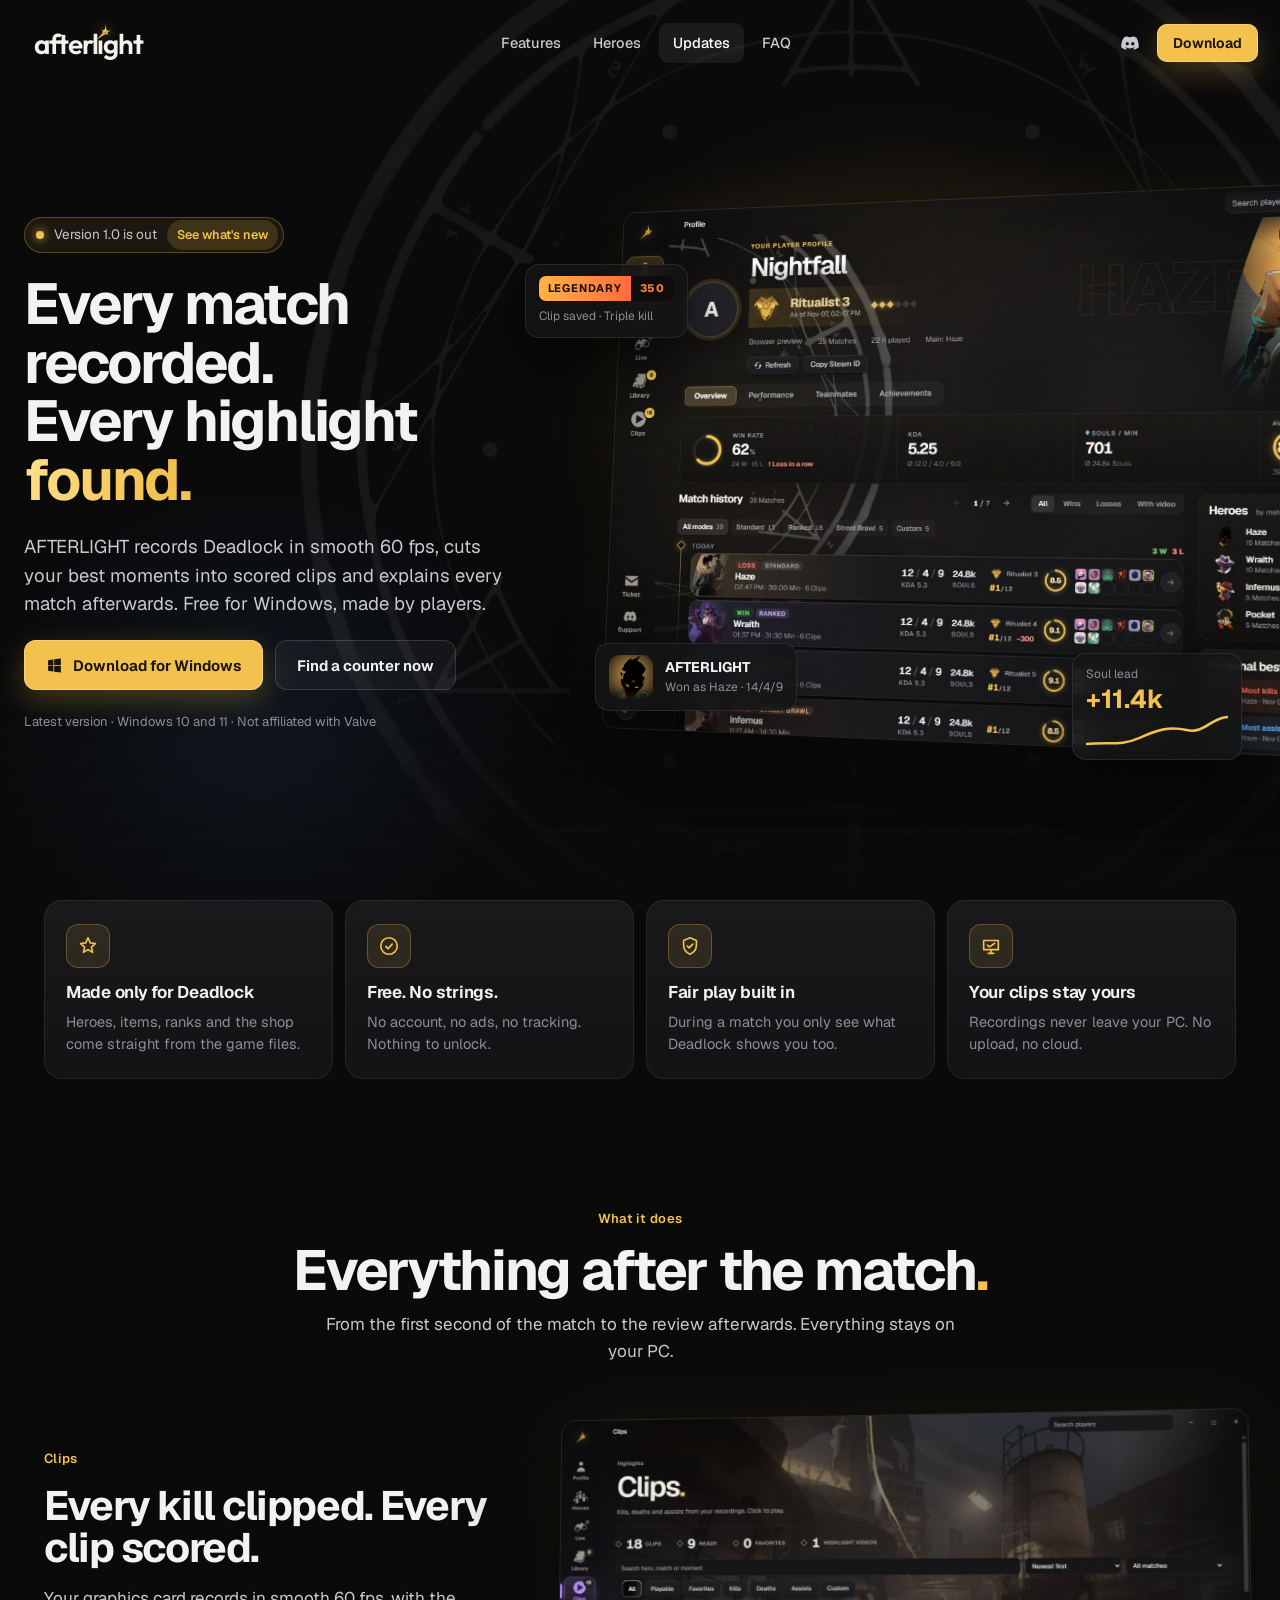
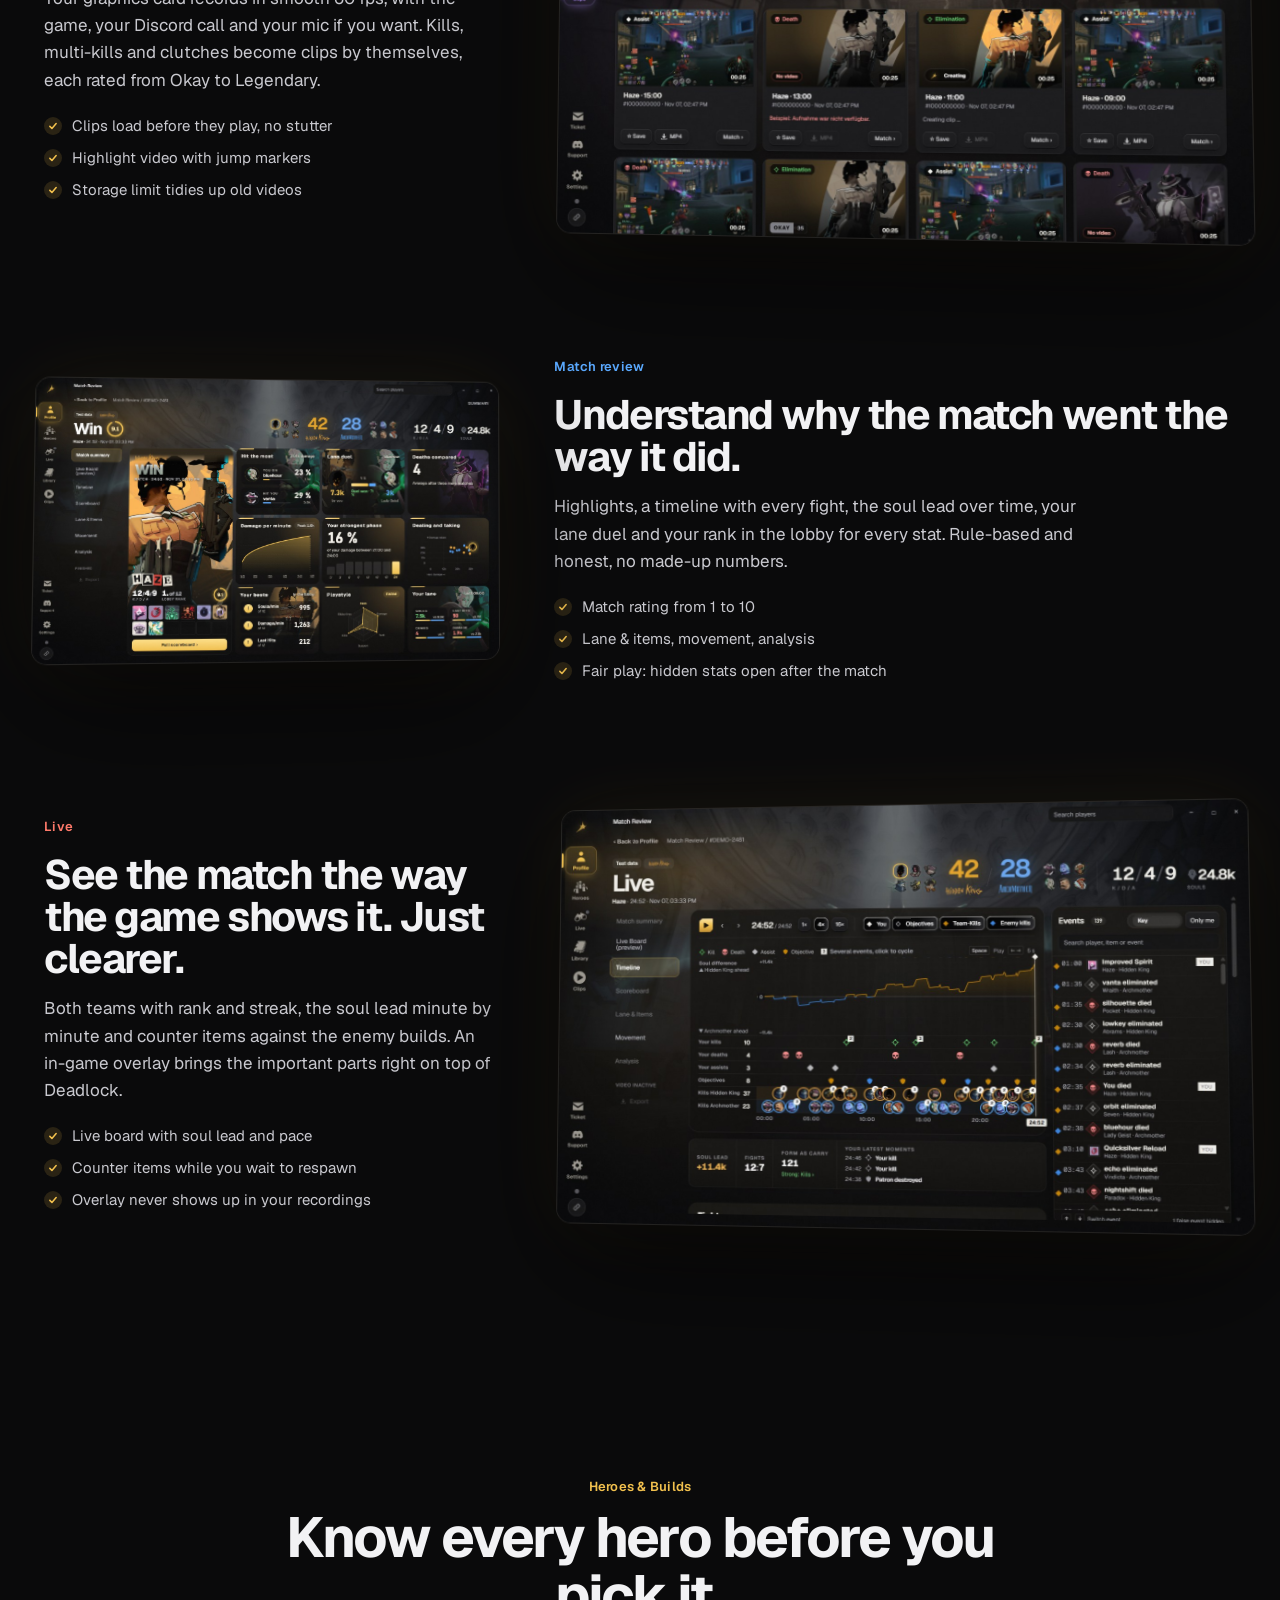
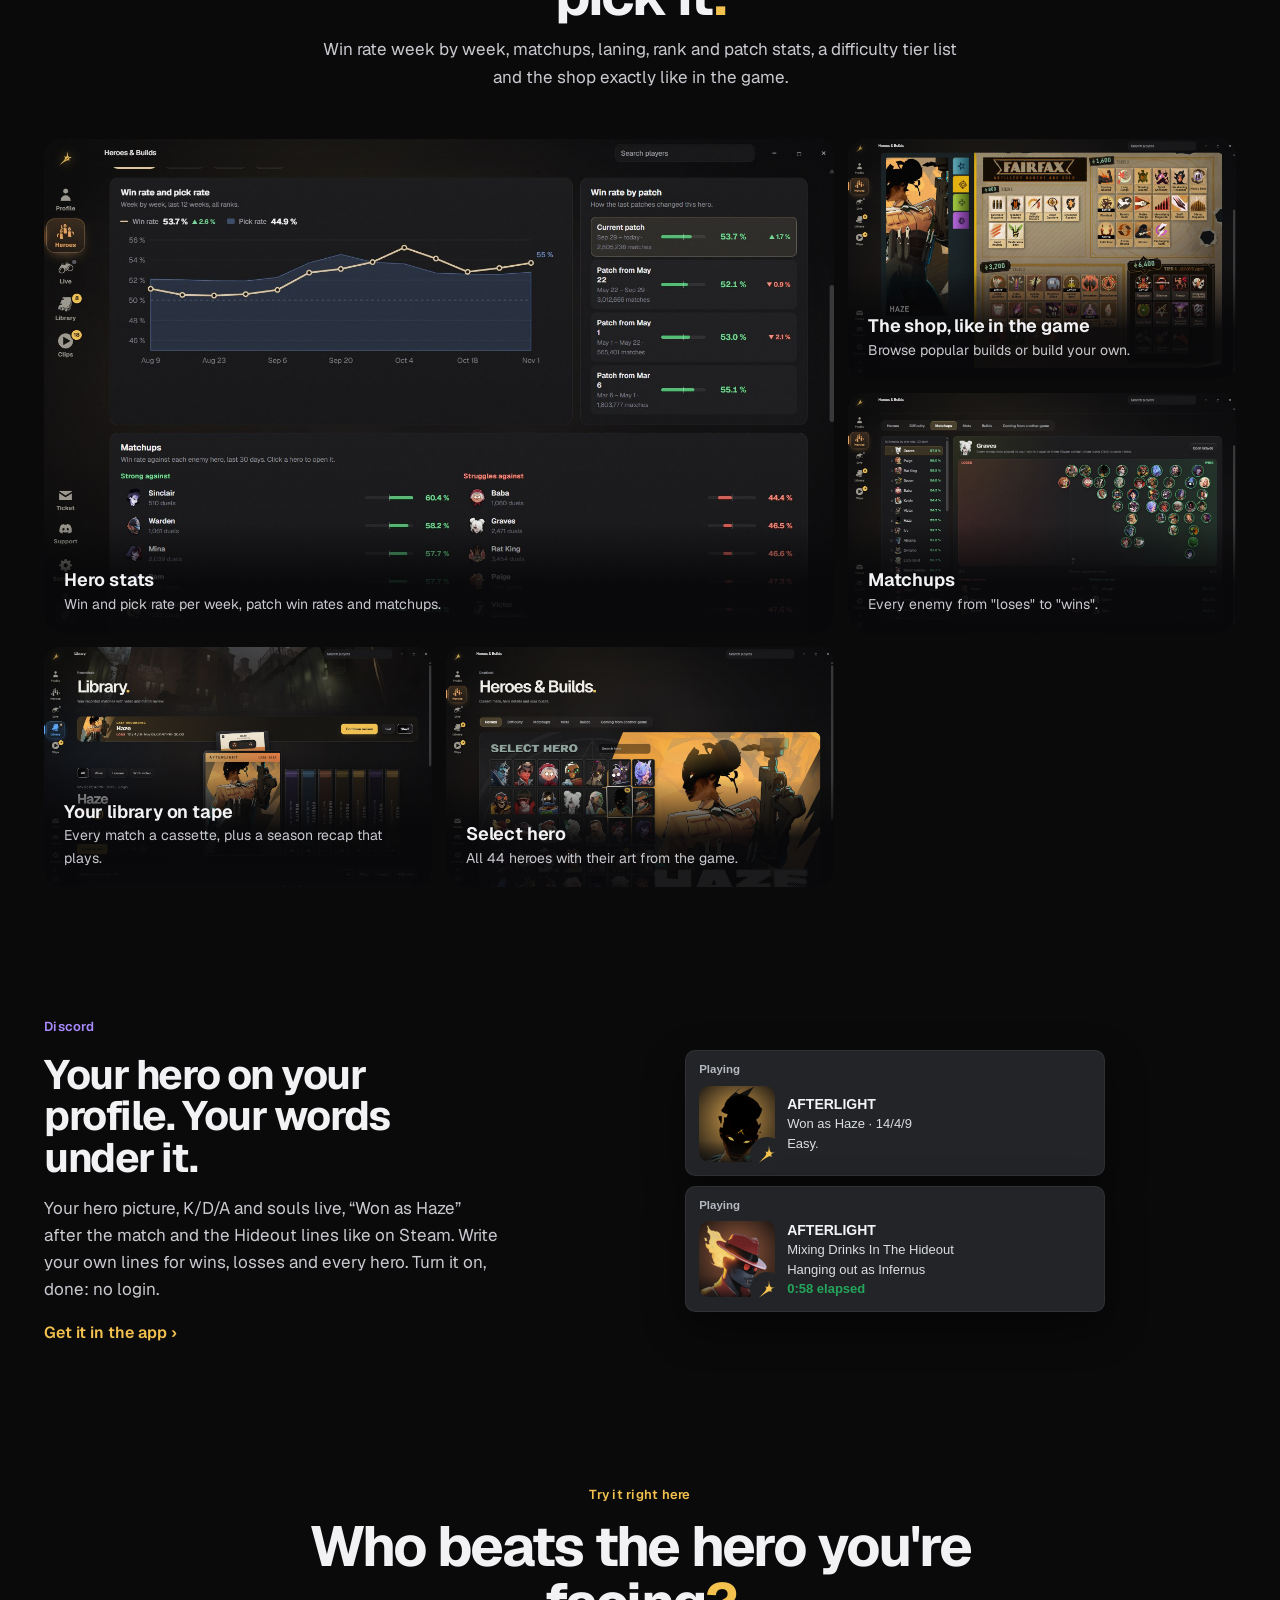
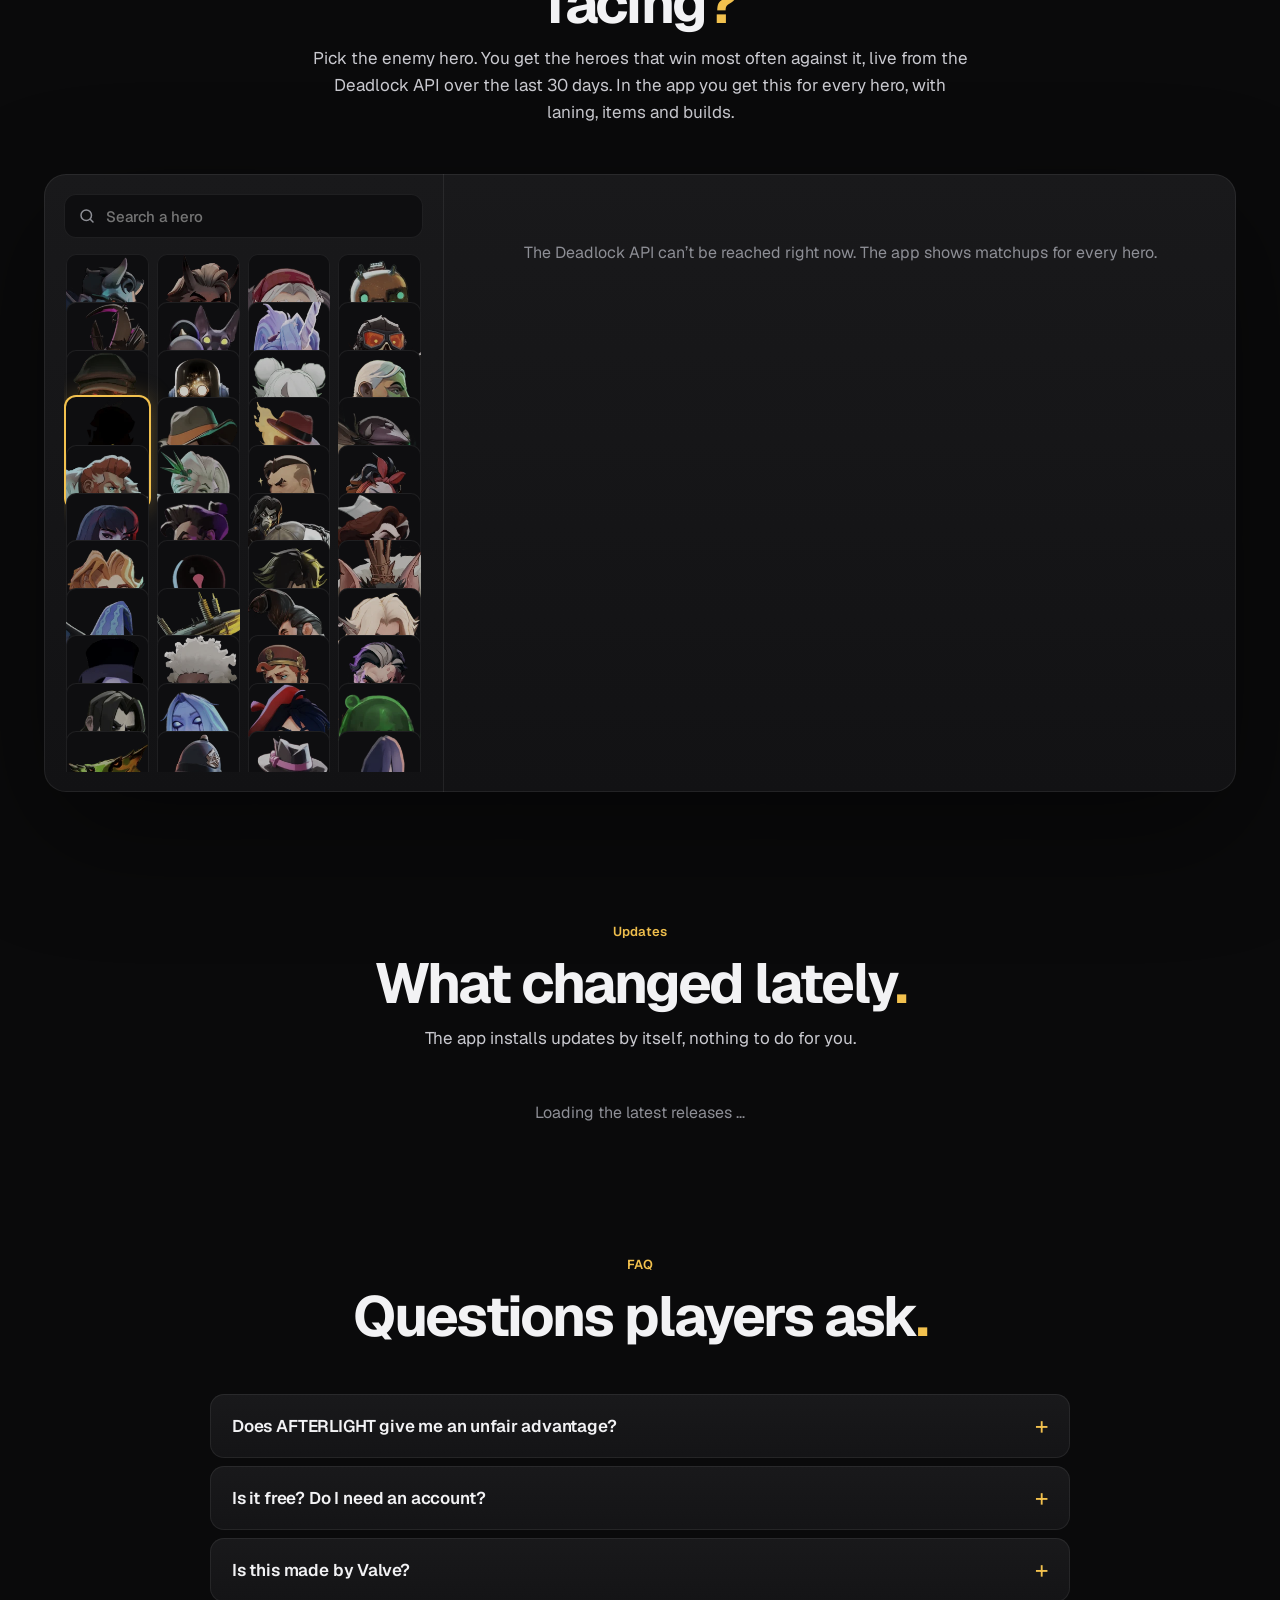
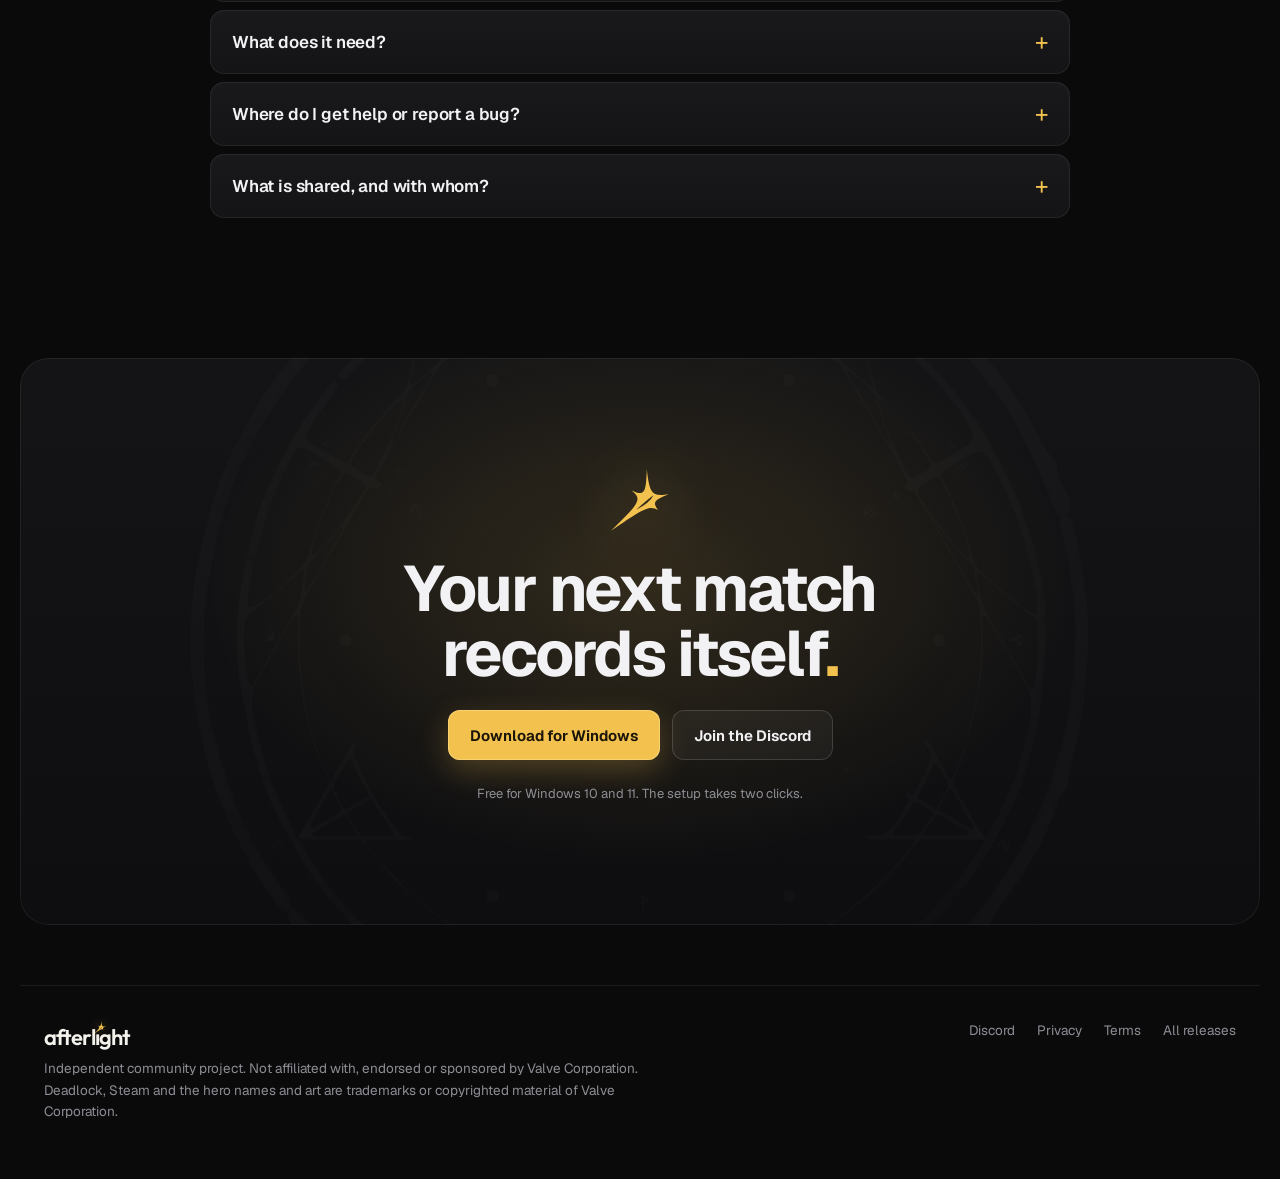
==== commit 85daa81a: "Counter finder with live matchups, why-section, more motion on scroll and hover Co-Authored-By: Clau" ====
--- a/index.html
+++ b/index.html
@@ -33,7 +33,7 @@
       <p class="sub">AFTERLIGHT records Deadlock in smooth 60&nbsp;fps, cuts your best moments into scored clips and explains every match afterwards. Free for Windows, made by players.</p>
       <div class="cta-row">
         <a class="btn" data-download href="#"><svg viewBox="0 0 24 24" aria-hidden="true"><path d="M3 4.5 10.5 3.4v8.1H3zm0 15 7.5 1.1v-8.1H3zM11.6 3.3 21 2v9.5h-9.4zm0 17.4L21 22v-9.4h-9.4z"/></svg>Download for Windows</a>
-        <a class="btn ghost" href="#demo">Try it in your browser</a>
+        <a class="btn ghost" href="#counters">Find a counter now</a>
       </div>
       <p class="fine"><span id="heroVersion">Latest version</span> · Windows 10 and 11 · Not affiliated with Valve</p>
     </div>
@@ -45,12 +45,12 @@
     </div>
   </section>
 
-  <!-- STRIP: four true numbers -->
-  <section class="strip reveal" aria-label="Facts">
-    <div><b>60<small>fps</small></b><span>GPU recording, barely any CPU load</span></div>
-    <div><b>3</b><span>sound sources: game, Discord, mic</span></div>
-    <div><b>44</b><span>heroes with stats, matchups and builds</span></div>
-    <div><b>0<small>€</small></b><span>free, no account, no ads</span></div>
+  <!-- WHY: what makes AFTERLIGHT different -->
+  <section class="why reveal" aria-label="Why AFTERLIGHT">
+    <div class="why-item"><span class="why-ico"><svg viewBox="0 0 24 24"><path d="M12 3l2.4 5.6L20 9.3l-4.3 3.9L17 19l-5-3-5 3 1.3-5.8L4 9.3l5.6-.7z"/></svg></span><b>Made only for Deadlock</b><span>Heroes, items, ranks and the shop come straight from the game files.</span></div>
+    <div class="why-item"><span class="why-ico"><svg viewBox="0 0 24 24"><path d="M12 3a9 9 0 1 0 0 18 9 9 0 0 0 0-18zM8.5 12.5l2.5 2.5 4.5-5"/></svg></span><b>Free. No strings.</b><span>No account, no ads, no tracking. Nothing to unlock.</span></div>
+    <div class="why-item"><span class="why-ico"><svg viewBox="0 0 24 24"><path d="M12 3l7 3v5c0 4.6-3 8.4-7 10-4-1.6-7-5.4-7-10V6zM9 12l2 2 4-4"/></svg></span><b>Fair play built in</b><span>During a match you only see what Deadlock shows you too.</span></div>
+    <div class="why-item"><span class="why-ico"><svg viewBox="0 0 24 24"><path d="M4 6h16v10H4zM9 20h6M12 16v4M8 11l2.5 2L16 9"/></svg></span><b>Your clips stay yours</b><span>Recordings never leave your PC. No upload, no cloud.</span></div>
   </section>
 
   <!-- FEATURES: real screenshots of the app -->
@@ -95,27 +95,22 @@
   <section class="show discord reveal" id="discord">
     <div class="show-copy"><span class="kick violet">Discord</span><h3>Your hero on your profile. Your words under it.</h3>
       <p>Your hero picture, K/D/A and souls live, “Won as Haze” after the match and the Hideout lines like on Steam. Write your own lines for wins, losses and every hero. Turn it on, done: no login.</p>
-      <a class="more" href="#demo" data-go="discord">Write your own line ›</a></div>
+      <a class="more" data-download href="#">Get it in the app ›</a></div>
     <div class="dc-cards">
       <div class="dc"><small>Playing</small><div class="dc-row"><span class="dc-art"><img src="assets/heroes/13.png" alt=""><i><svg viewBox="0 0 100 100"><path fill-rule="evenodd" d="M60.6 2C65.3 41.8 69 44.5 95.2 40.9C70.8 50.2 69.9 53.6 78.4 65.8C64.7 57.9 57.6 61.6 4.8 98C50.2 53.9 53.8 48.4 36.7 35C56.5 43.5 59.4 41.7 60.6 2Z"/></svg></i></span><span class="dc-text"><b>AFTERLIGHT</b><span>Won as Haze · 14/4/9</span><span>Easy.</span></span></div></div>
       <div class="dc"><small>Playing</small><div class="dc-row"><span class="dc-art"><img src="assets/heroes/1.png" alt=""><i><svg viewBox="0 0 100 100"><path fill-rule="evenodd" d="M60.6 2C65.3 41.8 69 44.5 95.2 40.9C70.8 50.2 69.9 53.6 78.4 65.8C64.7 57.9 57.6 61.6 4.8 98C50.2 53.9 53.8 48.4 36.7 35C56.5 43.5 59.4 41.7 60.6 2Z"/></svg></i></span><span class="dc-text"><b>AFTERLIGHT</b><span>Mixing Drinks In The Hideout</span><span>Hanging out as Infernus</span><span class="dc-time">0:58 elapsed</span></span></div></div>
     </div>
   </section>
 
-  <!-- INTERACTIVE DEMO -->
-  <section class="demo-wrap" id="demo">
-    <header class="sec-head reveal"><span class="kick">Try it</span><h2>Click through the app before you install it<span class="dot">.</span></h2></header>
-    <div class="app" id="app">
-      <div class="app-bar"><span class="tl"></span><span class="tl"></span><span class="tl"></span><b>afterlight</b><small id="appTitle">Profile</small></div>
-      <aside class="rail" role="tablist" aria-label="App pages">
-        <button role="tab" data-page="profile" aria-selected="true" title="Profile"><svg viewBox="0 0 24 24"><circle cx="12" cy="8" r="3.5"/><path d="M5 20c1.2-3.6 4-5.5 7-5.5s5.8 1.9 7 5.5"/></svg></button>
-        <button role="tab" data-page="live" title="Live board"><svg viewBox="0 0 24 24"><circle cx="12" cy="12" r="2"/><path d="M7.8 7.8a6 6 0 0 0 0 8.4m8.4 0a6 6 0 0 0 0-8.4M5 5a10 10 0 0 0 0 14m14 0a10 10 0 0 0 0-14"/></svg><i class="live-dot"></i></button>
-        <button role="tab" data-page="review" title="Match review"><svg viewBox="0 0 24 24"><path d="M4 18V6m5 12V9m5 9v-5m5 5V4"/></svg></button>
-        <button role="tab" data-page="clips" title="Clips"><svg viewBox="0 0 24 24"><rect x="3" y="5" width="18" height="14" rx="3"/><path d="m10 9 5 3-5 3z"/></svg><em>6</em></button>
-        <button role="tab" data-page="discord" title="Discord status"><svg viewBox="0 0 24 24"><path d="M8 7c-2 .5-3.2 1.3-3.6 1.8C3 11.5 3 15 3.4 17c1.5 1.2 3 1.8 4.4 2l1-1.5M16 7c2 .5 3.2 1.3 3.6 1.8 1.4 2.7 1.4 6.2 1 8.2-1.5 1.2-3 1.8-4.4 2l-1-1.5M7.5 16.5c3 1.4 6 1.4 9 0"/><circle cx="9" cy="12.5" r="1"/><circle cx="15" cy="12.5" r="1"/></svg></button>
-      </aside>
-      <div class="screen" id="screen" aria-live="polite"></div>
-      <p class="hint" id="hint">Click around: everything here works like in the app.</p>
+  <!-- COUNTER FINDER: live data from the Deadlock API -->
+  <section class="cf" id="counters">
+    <header class="sec-head reveal"><span class="kick">Try it right here</span><h2>Who beats the hero you're facing<span class="dot">?</span></h2><p>Pick the enemy hero. You get the heroes that win most often against it, live from the Deadlock API over the last 30 days. In the app you get this for every hero, with laning, items and builds.</p></header>
+    <div class="cf-box reveal">
+      <div class="cf-pick">
+        <label class="cf-search"><svg viewBox="0 0 24 24" aria-hidden="true"><path d="M11 18a7 7 0 1 0 0-14 7 7 0 0 0 0 14zM20 20l-4-4"/></svg><input id="cfSearch" type="search" placeholder="Search a hero" aria-label="Search a hero"></label>
+        <div class="cf-grid" id="cfGrid" role="listbox" aria-label="Enemy hero"></div>
+      </div>
+      <div class="cf-result" id="cfResult" aria-live="polite"><p class="cf-note">Loading live matchups …</p></div>
     </div>
   </section>
 
--- a/style.css
+++ b/style.css
@@ -324,3 +324,99 @@
 @media (prefers-reduced-motion:reduce){*{animation:none!important;transition:none!important;scroll-behavior:auto!important}.reveal{opacity:1;transform:none}}
 
 .legal-nav{display:flex;justify-content:space-between}
+
+/* ---------- Runde 2: Vorteile, Konter-Finder, Bewegung ---------- */
+/* Vorteile direkt unter dem Hero */
+.why{display:grid;grid-template-columns:repeat(4,minmax(0,1fr));gap:12px;max-width:var(--max);margin:0 auto;padding:0 24px}
+.why-item{position:relative;display:grid;gap:8px;align-content:start;padding:24px 22px;border-radius:18px;background:linear-gradient(180deg,#19191b,#131315);box-shadow:inset 0 0 0 1px var(--edge);overflow:hidden;transition:transform .5s var(--ease),box-shadow .4s}
+.why-item b{font:650 17px/1.25 var(--display);letter-spacing:-.015em;margin-top:6px}
+.why-item>span:last-child{color:var(--muted);font-size:14.5px;line-height:1.5}
+.why-ico{display:grid;place-items:center;width:44px;height:44px;border-radius:12px;background:rgba(242,193,78,.1);box-shadow:inset 0 0 0 1px rgba(242,193,78,.28);transition:transform .5s var(--ease),background .3s}
+.why-ico svg{width:22px;height:22px;fill:none;stroke:var(--gold);stroke-width:1.8;stroke-linecap:round;stroke-linejoin:round}
+.why-item:hover{transform:translateY(-4px);box-shadow:inset 0 0 0 1px rgba(242,193,78,.3),0 24px 60px rgba(0,0,0,.45)}
+.why-item:hover .why-ico{transform:rotate(-8deg) scale(1.08);background:rgba(242,193,78,.18)}
+.why.reveal.in .why-item{animation:pop .8s var(--ease) both}
+.why.reveal.in .why-item:nth-child(2){animation-delay:.08s}.why.reveal.in .why-item:nth-child(3){animation-delay:.16s}.why.reveal.in .why-item:nth-child(4){animation-delay:.24s}
+
+/* Lichtfleck unter der Maus */
+.why-item::after,.cell::after,.show .win::after,.cf-box::after,.note::after,.faq details::after{content:"";position:absolute;inset:0;border-radius:inherit;pointer-events:none;opacity:0;transition:opacity .35s;background:radial-gradient(360px circle at var(--x,50%) var(--y,50%),rgba(242,193,78,.13),transparent 60%)}
+.why-item:hover::after,.cell:hover::after,.show .win:hover::after,.cf-box:hover::after,.note:hover::after,.faq details:hover::after{opacity:1}
+.note,.faq details{position:relative}
+.cell{transition:transform .5s var(--ease),box-shadow .4s;will-change:transform}
+.cell:hover{box-shadow:inset 0 0 0 1px rgba(242,193,78,.35),0 30px 80px rgba(0,0,0,.55);z-index:1}
+.cell figcaption{transition:padding .5s var(--ease)}
+.cell:hover figcaption{padding-bottom:24px}
+
+/* Konter-Finder */
+.cf{max-width:var(--max);margin:140px auto 0;padding:0 24px}
+.cf-box{position:relative;display:grid;grid-template-columns:minmax(0,400px) minmax(0,1fr);border-radius:22px;background:linear-gradient(180deg,#19191b,#121214);box-shadow:inset 0 0 0 1px var(--edge),0 40px 120px rgba(0,0,0,.45);overflow:hidden}
+.cf-pick{display:grid;grid-template-rows:auto 1fr;gap:14px;padding:20px;border-right:1px solid var(--edge);min-height:0}
+.cf-search{display:flex;align-items:center;gap:10px;height:44px;padding:0 14px;border-radius:12px;background:#0e0e10;box-shadow:inset 0 0 0 1px var(--edge);transition:box-shadow .2s}
+.cf-search:focus-within{box-shadow:inset 0 0 0 1px rgba(242,193,78,.55)}
+.cf-search svg{width:18px;height:18px;fill:none;stroke:var(--muted);stroke-width:2;stroke-linecap:round}
+.cf-search input{flex:1;min-width:0;height:100%;border:0;outline:0;background:none;color:var(--ink);font:500 15px var(--text)}
+.cf-grid{display:grid;grid-template-columns:repeat(4,minmax(0,1fr));align-content:start;gap:8px;max-height:520px;overflow:auto;padding:2px;scrollbar-width:thin;scrollbar-color:#2a2a2e transparent}
+.cf-grid button{position:relative;display:grid;border:0;padding:0;border-radius:10px;overflow:hidden;background:#0e0e10;cursor:pointer;aspect-ratio:3/4;box-shadow:inset 0 0 0 1px var(--edge);transition:transform .25s var(--ease),box-shadow .25s}
+.cf-grid img{position:absolute;inset:0;width:100%;height:100%;object-fit:cover;object-position:50% 15%;filter:saturate(.75) brightness(.8);transition:filter .25s,transform .4s var(--ease)}
+.cf-grid span{position:absolute;left:0;right:0;bottom:0;padding:16px 4px 5px;font:600 11px/1.1 var(--text);color:var(--ink);text-align:center;background:linear-gradient(180deg,transparent,rgba(8,8,10,.9));white-space:nowrap;overflow:hidden;text-overflow:ellipsis}
+.cf-grid button:hover{transform:translateY(-2px)}
+.cf-grid button:hover img{filter:none;transform:scale(1.06)}
+.cf-grid button.on{box-shadow:0 0 0 2px var(--gold),0 0 24px rgba(242,193,78,.35)}
+.cf-grid button.on img{filter:none}
+.cf-grid button:focus-visible{outline:2px solid var(--gold);outline-offset:2px}
+.cf-result{display:grid;align-content:start;gap:24px;padding:26px 28px;min-height:560px}
+.cf-note{color:var(--muted);align-self:center;text-align:center;padding:40px 0}
+.cf-enemy{display:flex;align-items:center;gap:18px;animation:pop .5s var(--ease) both}
+.cf-enemy img{width:76px;height:100px;border-radius:12px;object-fit:cover;object-position:50% 15%;box-shadow:0 0 0 1px rgba(255,122,107,.45),0 14px 40px rgba(255,122,107,.18)}
+.cf-enemy small{color:var(--bad);font-size:13px;font-weight:600}
+.cf-enemy h3{font-size:36px;margin:2px 0 4px}
+.cf-enemy p{color:var(--muted);font-size:14px}
+.cf-cols{display:grid;grid-template-columns:1.3fr 1fr;gap:22px}
+.cf-cols h4{font:650 14px/1 var(--text);margin-bottom:10px}
+.cf-cols h4.good,.cf-cols b.good{color:var(--good)}.cf-cols h4.bad,.cf-cols b.bad{color:var(--bad)}
+.cf-cols ol{list-style:none;display:grid;gap:6px;margin:0;padding:0}
+.cf-cols li{display:grid;grid-template-columns:38px minmax(0,1fr) 56px auto;align-items:center;gap:12px;padding:8px 12px 8px 8px;border-radius:12px;background:rgba(255,255,255,.025);box-shadow:inset 0 0 0 1px var(--edge);animation:rowin .55s var(--ease) both;animation-delay:calc(var(--i) * 70ms + 120ms);transition:background .2s,transform .3s var(--ease)}
+.cf-cols li:hover{background:rgba(255,255,255,.05);transform:translateX(4px)}
+.cf-cols li img{width:38px;height:38px;border-radius:9px;object-fit:cover;object-position:50% 15%}
+.cf-cols li span{display:grid;gap:2px;min-width:0}
+.cf-cols li span b{font-size:14.5px;white-space:nowrap;overflow:hidden;text-overflow:ellipsis}
+.cf-cols li small{color:var(--muted);font-size:12px}
+.cf-cols li>b{font:700 15px/1 var(--display);font-variant-numeric:tabular-nums;text-align:right;min-width:58px}
+.cf-bar{display:block;height:6px;border-radius:9px;background:rgba(255,255,255,.06);overflow:hidden}
+.cf-bar em{display:block;height:100%;border-radius:inherit;animation:grow .9s var(--ease) both;animation-delay:calc(var(--i) * 70ms + 260ms);transform-origin:left}
+.cf-bar.good em{background:linear-gradient(90deg,#3fae6a,var(--good))}.cf-bar.bad em{background:linear-gradient(90deg,#c9503f,var(--bad))}
+.cf-foot{color:var(--muted);font-size:12.5px}
+@keyframes rowin{from{opacity:0;transform:translateY(10px)}}
+@keyframes grow{from{transform:scaleX(0)}}
+
+/* Hero: Text kommt gestaffelt, Karten schweben, Lichtstreif über den Knopf */
+.hero-copy>*{animation:pop .9s var(--ease) both}
+.hero-copy>:nth-child(2){animation-delay:.12s}.hero-copy>:nth-child(3){animation-delay:.24s}.hero-copy>:nth-child(4){animation-delay:.36s}.hero-copy>:nth-child(5){animation-delay:.48s}
+.float{animation:pop .7s var(--ease) both,bob 7s ease-in-out infinite}
+.f1{animation-delay:.7s,1.4s}.f2{animation-delay:.95s,2.2s}.f3{animation-delay:1.2s,3s}
+@keyframes bob{50%{translate:0 -10px}}
+.hero h1 em{background-size:200% 100%;animation:shimmer 6s ease-in-out infinite}
+@keyframes shimmer{50%{background-position:100% 0}}
+.btn{position:relative;overflow:hidden}
+.btn::after{content:"";position:absolute;top:0;bottom:0;left:-60%;width:40%;background:linear-gradient(100deg,transparent,rgba(255,255,255,.55),transparent);transform:skewX(-20deg);transition:left .7s var(--ease);pointer-events:none}
+.btn:hover::after{left:130%}
+.btn.ghost::after{background:linear-gradient(100deg,transparent,rgba(255,255,255,.14),transparent)}
+
+/* Überschriften: Wort für Wort */
+.split .w{display:inline-block;overflow:hidden;vertical-align:top;padding-bottom:.1em;margin-bottom:-.1em}
+.split .w>span{display:inline-block;transform:translateY(110%);transition:transform 1s var(--ease);transition-delay:calc(var(--i) * 55ms)}
+.split.in .w>span{transform:none}
+
+@media (max-width:1000px){
+  .why{grid-template-columns:1fr 1fr}
+  .cf-box{grid-template-columns:1fr}.cf-pick{border-right:0;border-bottom:1px solid var(--edge)}
+  .cf-grid{grid-template-columns:repeat(6,minmax(0,1fr));max-height:300px}
+  .cf-result{min-height:0}
+}
+@media (max-width:560px){
+  .why{grid-template-columns:1fr}
+  .cf-grid{grid-template-columns:repeat(4,minmax(0,1fr))}
+  .cf-result{padding:20px 16px}.cf-cols{grid-template-columns:1fr}
+  .cf-cols li{grid-template-columns:34px minmax(0,1fr) auto}.cf-bar{display:none}
+}
+@media (prefers-reduced-motion:reduce){.split .w>span{transform:none}.float{translate:none}}
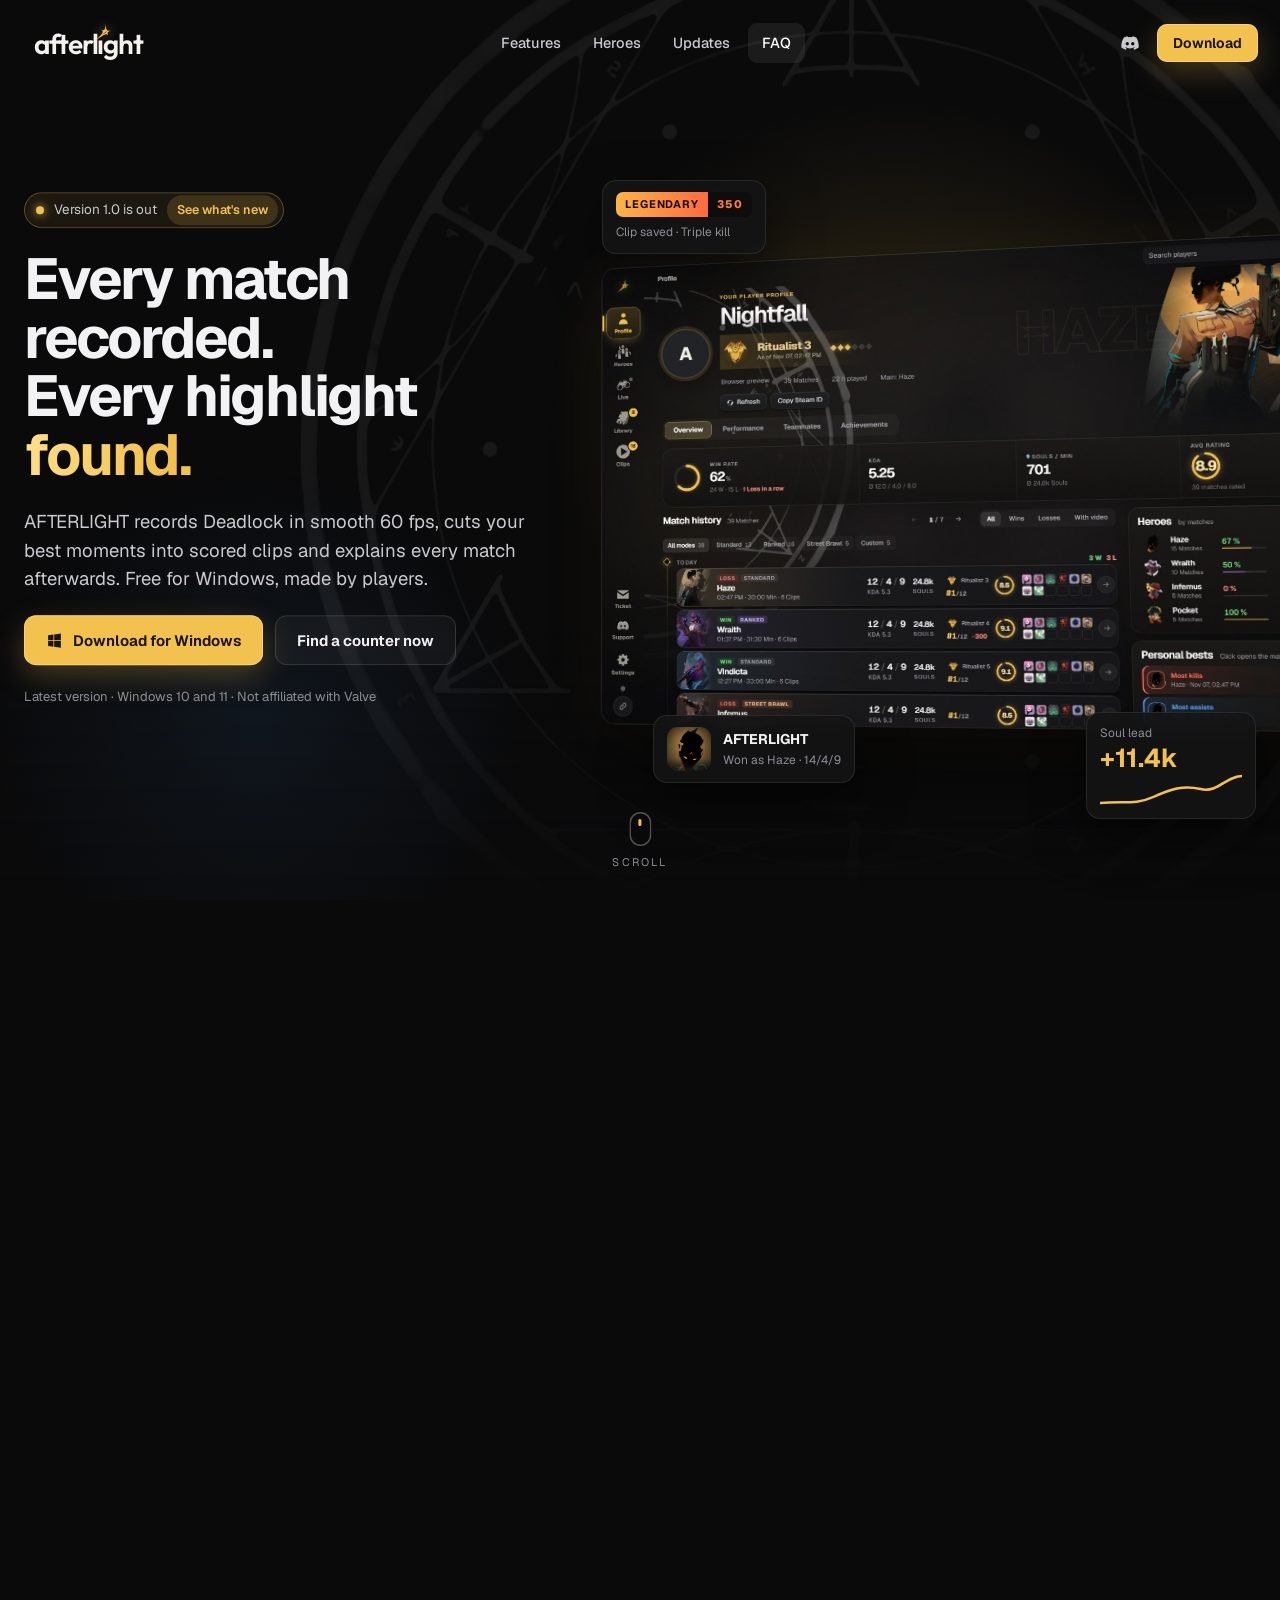
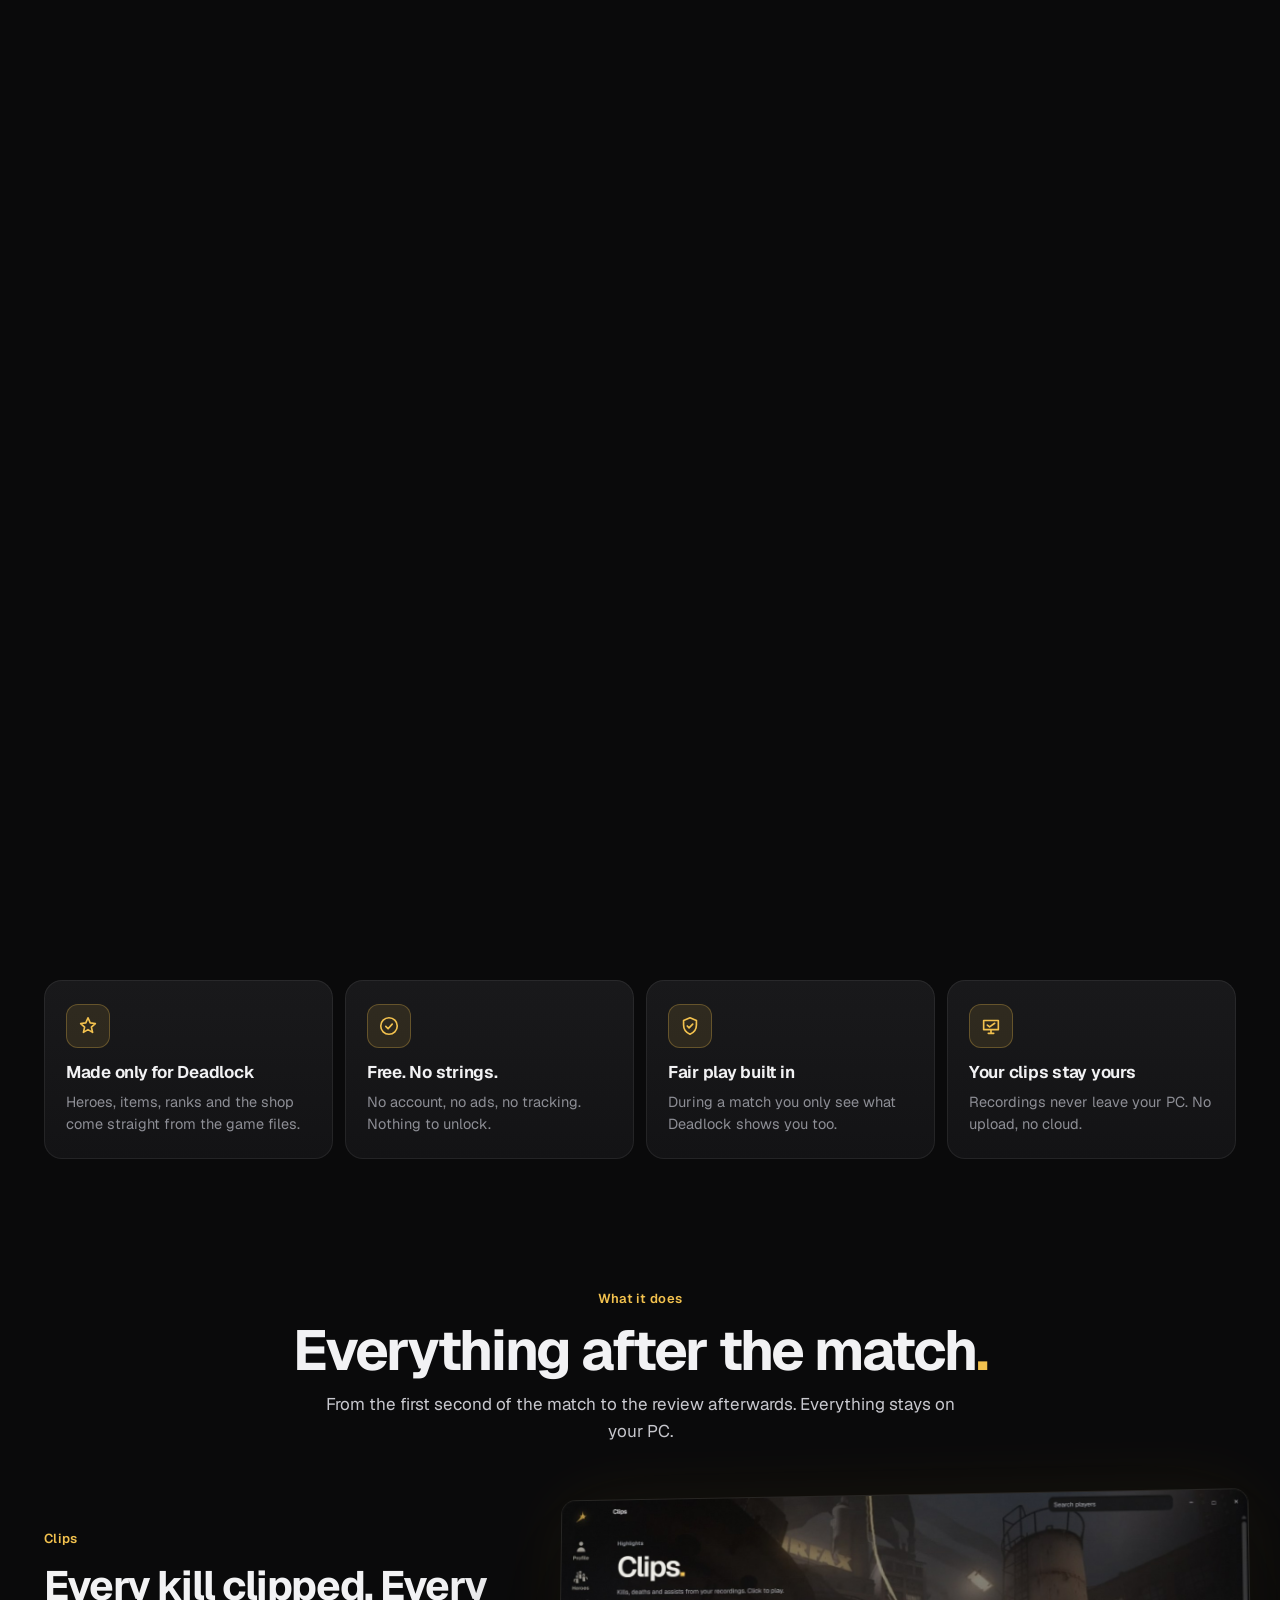
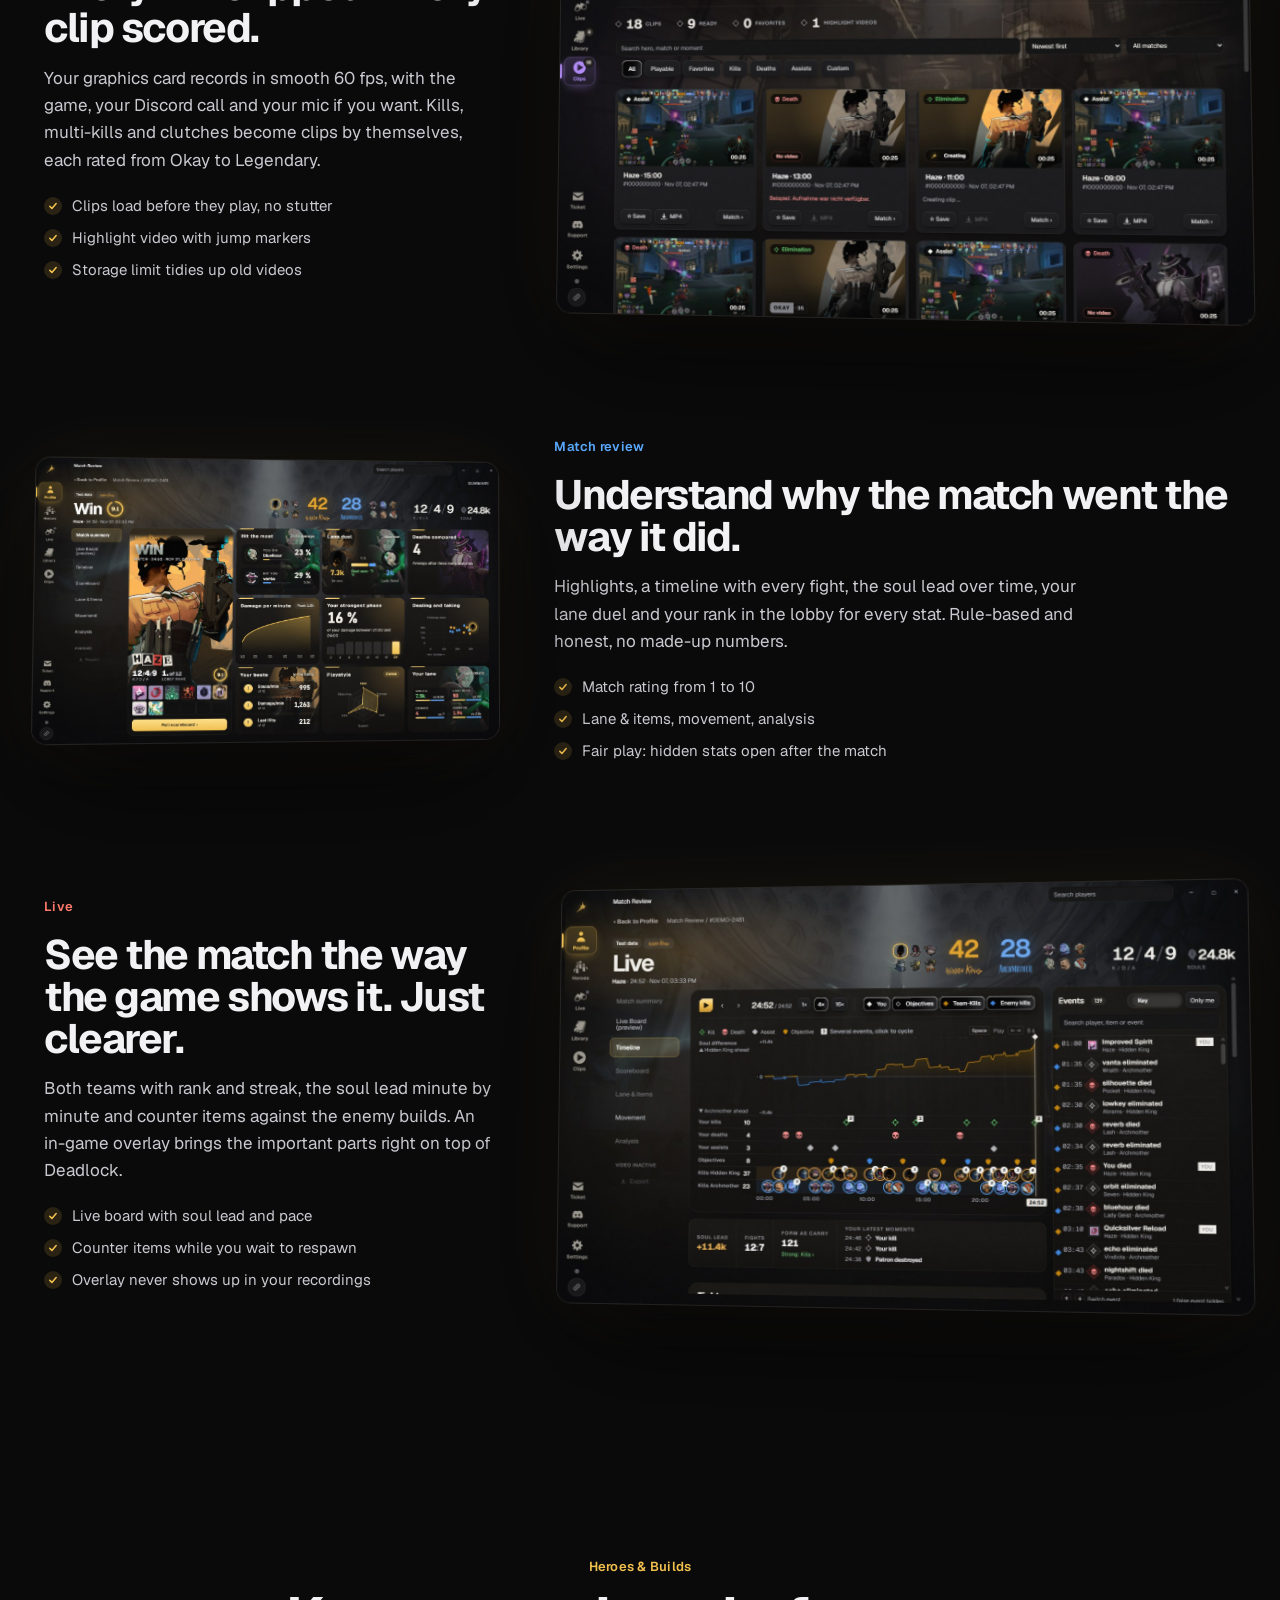
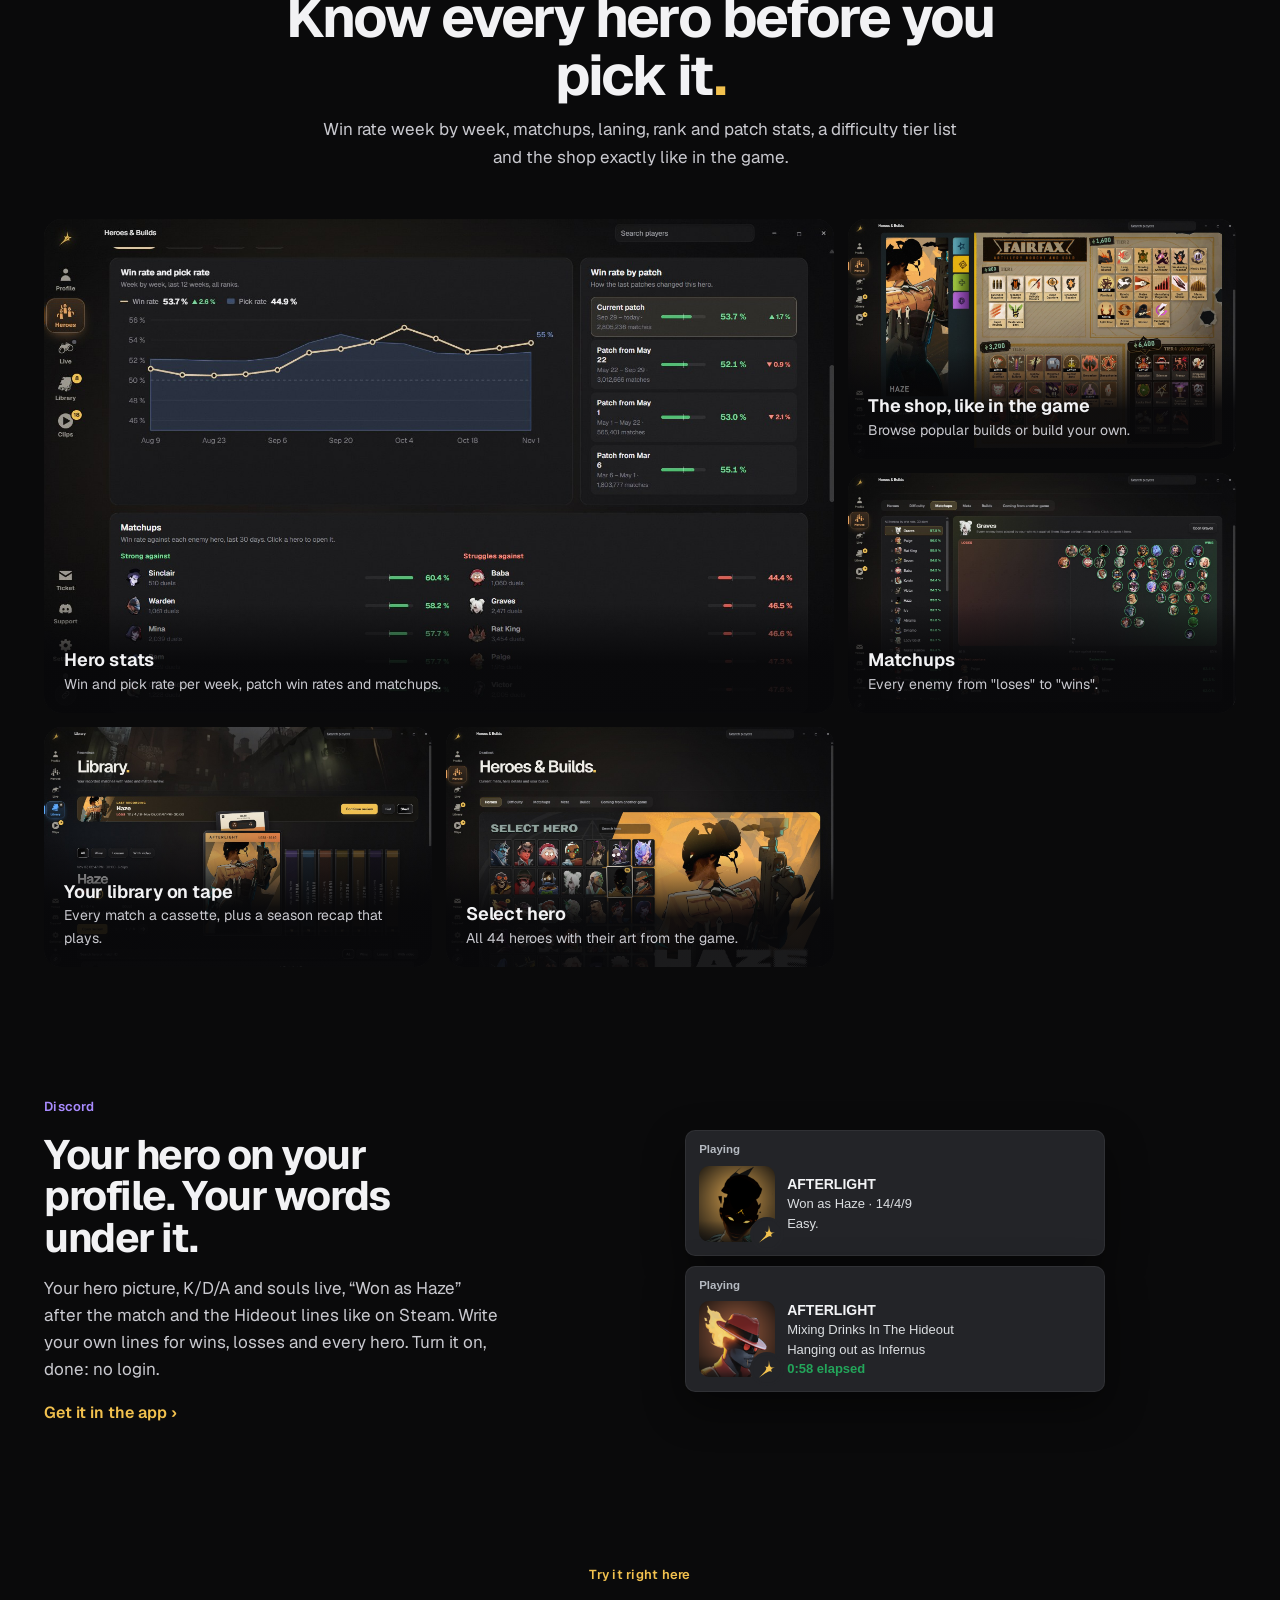
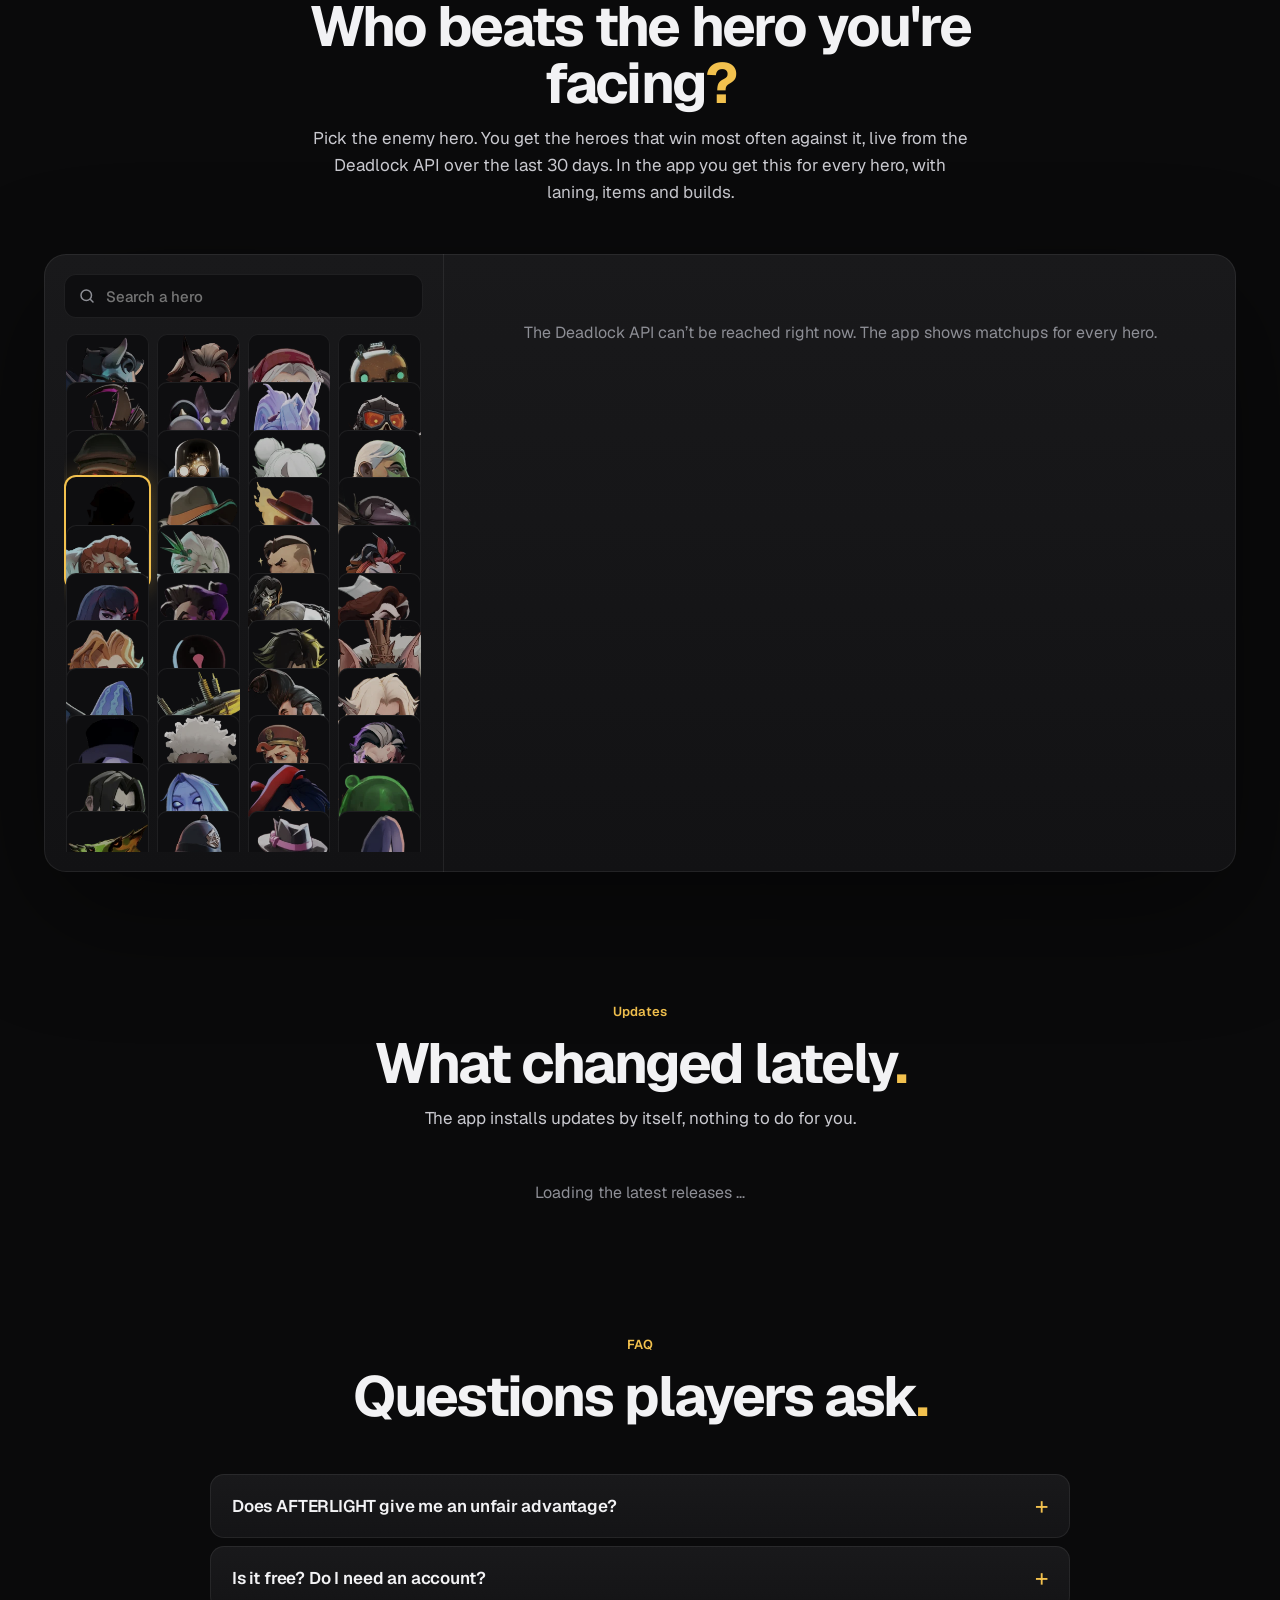
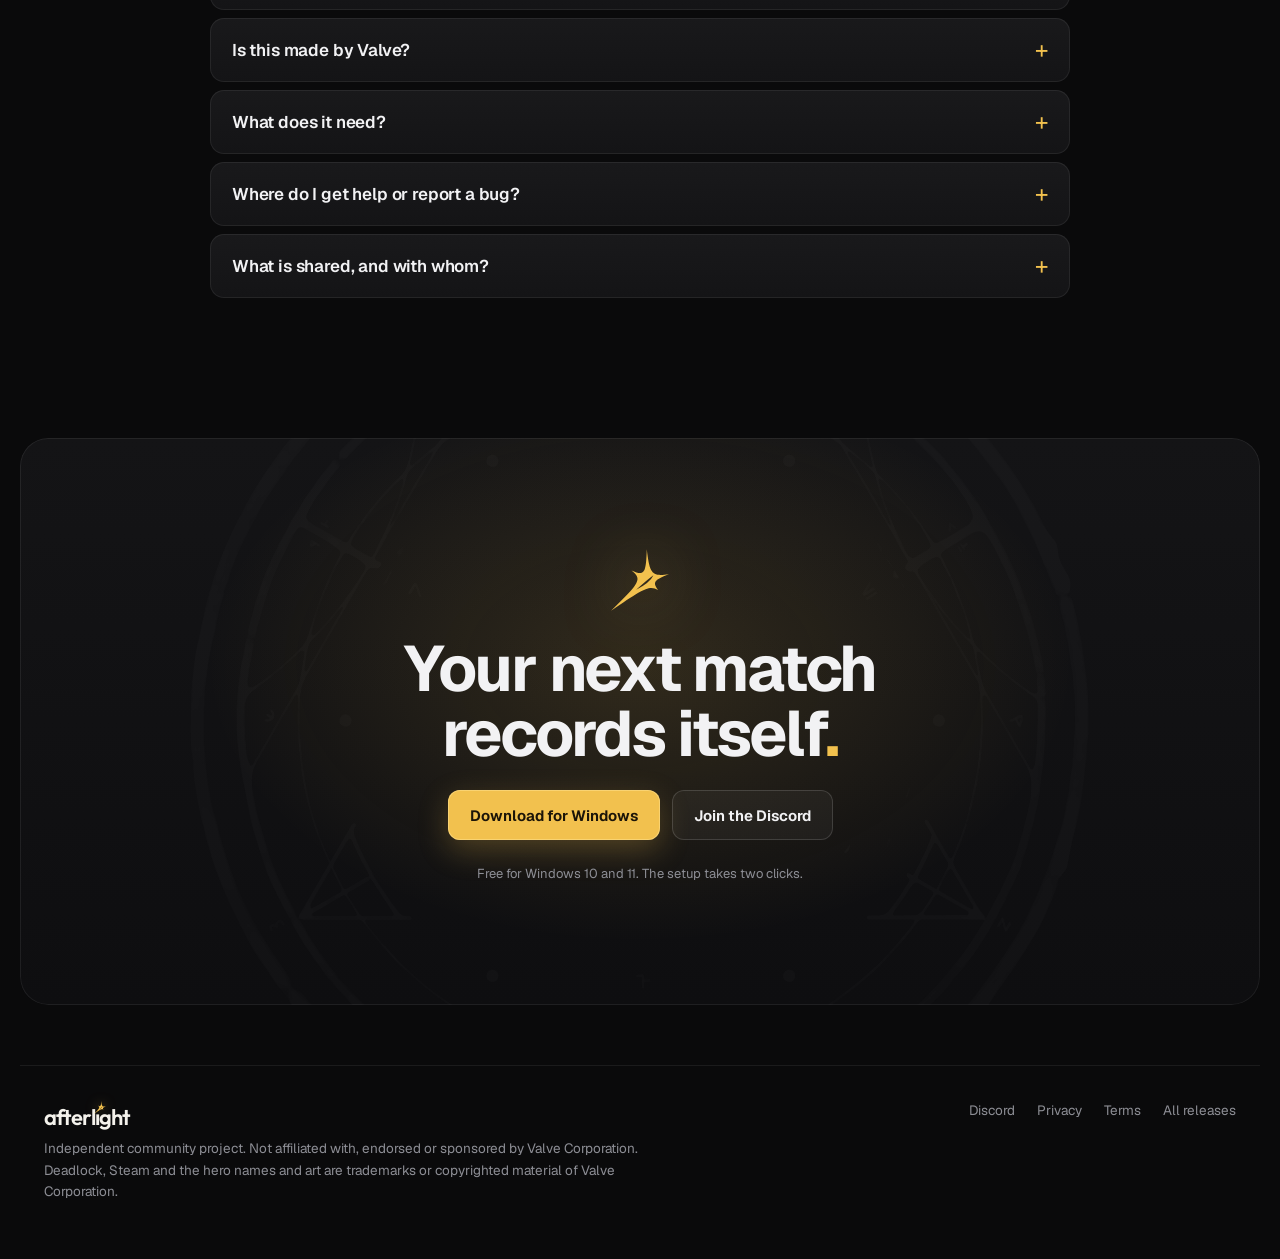
==== commit c9285087: "App explosion scroll story, enter-the-app demo, living micro-interactions" ====
--- a/index.html
+++ b/index.html
@@ -24,24 +24,72 @@
 </header>
 
 <main id="top">
-  <!-- HERO: the app floats in front of the ritual circle from the game -->
-  <section class="hero" id="hero">
-    <div class="hero-bg" aria-hidden="true"><i class="slate"></i><i class="sigil"></i><i class="glow"></i></div>
-    <div class="hero-copy">
-      <a class="pill" href="#updates"><i></i><span id="heroBadge">Version 1.0 is out</span><b>See what's new</b></a>
-      <h1>Every match recorded.<br>Every highlight <em>found</em><span class="dot">.</span></h1>
-      <p class="sub">AFTERLIGHT records Deadlock in smooth 60&nbsp;fps, cuts your best moments into scored clips and explains every match afterwards. Free for Windows, made by players.</p>
-      <div class="cta-row">
-        <a class="btn" data-download href="#"><svg viewBox="0 0 24 24" aria-hidden="true"><path d="M3 4.5 10.5 3.4v8.1H3zm0 15 7.5 1.1v-8.1H3zM11.6 3.3 21 2v9.5h-9.4zm0 17.4L21 22v-9.4h-9.4z"/></svg>Download for Windows</a>
-        <a class="btn ghost" href="#counters">Find a counter now</a>
-      </div>
-      <p class="fine"><span id="heroVersion">Latest version</span> · Windows 10 and 11 · Not affiliated with Valve</p>
-    </div>
-    <div class="hero-stage" id="stage" aria-hidden="true">
-      <figure class="win main"><img src="assets/shots/profile.jpg" alt="" decoding="async"></figure>
-      <div class="float f1"><span class="cs-badge"><b>Legendary</b><i>350</i></span><small>Clip saved · Triple kill</small></div>
-      <div class="float f2"><img src="assets/heroes/13.png" alt=""><span><b>AFTERLIGHT</b><small>Won as Haze · 14/4/9</small></span></div>
-      <div class="float f3"><small>Soul lead</small><b>+11.4k</b><svg viewBox="0 0 120 34" preserveAspectRatio="none"><path d="M0 30 C20 28 30 32 45 24 S70 12 85 16 105 4 120 3"/></svg></div>
+  <!-- HERO + APP STORY: scroll takes the app window apart, shows its features and zooms into it.
+       All layers are cut from real screenshots of the app. Without motion (or on phones) it falls back to the static hero and a clickable tour. -->
+  <section class="hero xp" id="hero">
+    <div class="xp-sticky">
+      <div class="hero-bg" aria-hidden="true"><i class="slate"></i><i class="sigil"></i><i class="glow"></i></div>
+      <div class="hero-copy">
+        <a class="pill" href="#updates"><i></i><span id="heroBadge">Version 1.0 is out</span><b>See what's new</b></a>
+        <h1>Every match recorded.<br>Every highlight <em>found</em><span class="dot">.</span></h1>
+        <p class="sub">AFTERLIGHT records Deadlock in smooth 60&nbsp;fps, cuts your best moments into scored clips and explains every match afterwards. Free for Windows, made by players.</p>
+        <div class="cta-row">
+          <a class="btn magnetic" data-download href="#"><svg viewBox="0 0 24 24" aria-hidden="true"><path d="M3 4.5 10.5 3.4v8.1H3zm0 15 7.5 1.1v-8.1H3zM11.6 3.3 21 2v9.5h-9.4zm0 17.4L21 22v-9.4h-9.4z"/></svg>Download for Windows</a>
+          <a class="btn ghost magnetic" href="#counters">Find a counter now</a>
+        </div>
+        <p class="fine"><span id="heroVersion">Latest version</span> · Windows 10 and 11 · Not affiliated with Valve</p>
+      </div>
+
+      <!-- Feature captions, shown one after another while the layers are apart -->
+      <ol class="xp-captions" aria-label="What AFTERLIGHT shows you">
+        <li data-step="0"><span class="kick gold">Your profile</span><h3>Your whole Deadlock career on one screen.</h3><p>Rank, win rate, KDA, souls per minute and your AFTERLIGHT rating, plus every match with its result, items and clips.</p></li>
+        <li data-step="1"><span class="kick gold">Clips</span><h3>Every kill clipped. Every clip scored.</h3><p>Smooth 60 fps recordings with game sound. Kills, multi-kills and clutches become clips by themselves, rated from Okay to Legendary.</p></li>
+        <li data-step="2"><span class="kick blue">Match review</span><h3>Understand why the match went the way it did.</h3><p>Highlights, the soul lead over time, your lane duel and your rank in the lobby for every stat.</p></li>
+        <li data-step="3"><span class="kick red">Heroes</span><h3>Know every hero before you pick it.</h3><p>All 44 heroes with their art from the game, matchups, win rates by rank and the shop exactly like in Deadlock.</p></li>
+      </ol>
+
+      <div class="xp-stage" id="stage">
+        <div class="xp-win" id="xpWin">
+          <img class="xp-base" src="assets/shots/profile.jpg" alt="AFTERLIGHT profile page" decoding="async">
+          <!-- real interface parts of the profile page, floating apart in depth -->
+          <i class="xp-layer" data-r="0,0,92,920" data-z="40" data-o="-90,0"></i>
+          <i class="xp-layer" data-r="108,52,580,262" data-z="190" data-o="-40,-70"></i>
+          <i class="xp-layer" data-r="1010,44,452,330" data-z="120" data-o="70,-60"></i>
+          <i class="xp-layer" data-r="126,315,478,46" data-z="230" data-o="-20,-20"></i>
+          <i class="xp-layer" data-r="124,372,1306,122" data-z="300" data-o="0,0" data-f="0"></i>
+          <i class="xp-layer" data-r="124,500,888,420" data-z="150" data-o="-30,60" data-f="0"></i>
+          <i class="xp-layer" data-r="1026,506,404,238" data-z="260" data-o="60,30"></i>
+          <i class="xp-layer" data-r="1026,756,404,164" data-z="200" data-o="70,80"></i>
+          <!-- other app pages that step forward during the feature tour -->
+          <img class="xp-screen" data-f="1" src="assets/shots/clips.jpg" alt="" loading="lazy" decoding="async">
+          <img class="xp-screen" data-f="2" src="assets/shots/review.jpg" alt="" loading="lazy" decoding="async">
+          <img class="xp-screen" data-f="3" src="assets/shots/heroes-select.jpg" alt="" loading="lazy" decoding="async">
+          <!-- inside the app: real pages, the sidebar works -->
+          <div class="xp-demo" id="xpDemo" aria-label="Interactive tour of the app">
+            <img class="xp-demo-img on" data-screen="profile" src="assets/shots/profile.jpg" alt="Profile page" decoding="async">
+            <img class="xp-demo-img" data-screen="heroes" src="assets/shots/heroes-select.jpg" alt="Hero select" loading="lazy" decoding="async">
+            <img class="xp-demo-img" data-screen="live" src="assets/shots/live.jpg" alt="Live match" loading="lazy" decoding="async">
+            <img class="xp-demo-img" data-screen="library" src="assets/shots/shelf.jpg" alt="Library" loading="lazy" decoding="async">
+            <img class="xp-demo-img" data-screen="clips" src="assets/shots/clips.jpg" alt="Clips" loading="lazy" decoding="async">
+            <nav class="xp-hot" aria-label="App sidebar">
+              <button data-go="profile" style="top:8.9%" aria-label="Profile"></button>
+              <button data-go="heroes" style="top:16.3%" aria-label="Heroes"></button>
+              <button data-go="live" style="top:23.7%" aria-label="Live"></button>
+              <button data-go="library" style="top:31.1%" aria-label="Library"></button>
+              <button data-go="clips" style="top:38.5%" aria-label="Clips"></button>
+            </nav>
+          </div>
+        </div>
+        <div class="float f1"><span class="cs-badge"><b>Legendary</b><i>350</i></span><small>Clip saved · Triple kill</small></div>
+        <div class="float f2"><img src="assets/heroes/13.png" alt=""><span><b>AFTERLIGHT</b><small>Won as Haze · 14/4/9</small></span></div>
+        <div class="float f3"><small>Soul lead</small><b>+11.4k</b><svg viewBox="0 0 120 34" preserveAspectRatio="none"><path d="M0 30 C20 28 30 32 45 24 S70 12 85 16 105 4 120 3"/></svg></div>
+      </div>
+
+      <div class="xp-inside" aria-hidden="true"><b>You're inside AFTERLIGHT</b><span>Click the sidebar to switch pages · keep scrolling to step back out</span></div>
+      <div class="xp-scroll" aria-hidden="true"><i></i><span>Scroll</span></div>
+      <div class="xp-chips" role="group" aria-label="Switch app page">
+        <button data-go="profile" class="on">Profile</button><button data-go="heroes">Heroes</button><button data-go="live">Live</button><button data-go="library">Library</button><button data-go="clips">Clips</button>
+      </div>
     </div>
   </section>
 
@@ -137,7 +185,7 @@
   <section class="final reveal">
     <svg class="final-mark" viewBox="0 0 100 100" aria-hidden="true"><path fill-rule="evenodd" d="M60.6 2C65.3 41.8 69 44.5 95.2 40.9C70.8 50.2 69.9 53.6 78.4 65.8C64.7 57.9 57.6 61.6 4.8 98C50.2 53.9 53.8 48.4 36.7 35C56.5 43.5 59.4 41.7 60.6 2ZM44 65.1Q65.8 53.9 71 42.4Q61.7 49 44 65.1Z"/></svg>
     <h2>Your next match records itself<span class="dot">.</span></h2>
-    <div class="cta-row"><a class="btn" data-download href="#">Download for Windows</a><a class="btn ghost" href="https://discord.gg/nSWygtFfjM" target="_blank" rel="noopener">Join the Discord</a></div>
+    <div class="cta-row"><a class="btn magnetic" data-download href="#">Download for Windows</a><a class="btn ghost magnetic" href="https://discord.gg/nSWygtFfjM" target="_blank" rel="noopener">Join the Discord</a></div>
     <p class="fine">Free for Windows 10 and 11. The setup takes two clicks.</p>
   </section>
 </main>
--- a/style.css
+++ b/style.css
@@ -420,3 +420,77 @@
   .cf-cols li{grid-template-columns:34px minmax(0,1fr) auto}.cf-bar{display:none}
 }
 @media (prefers-reduced-motion:reduce){.split .w>span{transform:none}.float{translate:none}}
+
+/* ---------- Runde 3: App-Explosion, In-die-App-Zoom, lebendige Seite ---------- */
+/* Grundzustand (Handy, ohne Bewegung, ohne JS): normaler Hero, darunter eine klickbare Tour durch die echten App-Seiten */
+.hero.xp{display:block;min-height:0;padding:0;overflow:visible}
+.xp-sticky{position:relative;min-height:100vh;display:grid;grid-template-columns:minmax(0,.82fr) minmax(0,1.18fr);align-items:center;gap:40px;padding:120px max(24px,calc((100vw - var(--max))/2)) 70px;overflow:hidden;isolation:isolate}
+.xp-stage{position:relative;height:620px;perspective:1600px}
+.xp-win{position:absolute;left:4%;top:4%;width:126%;aspect-ratio:1480/920;border-radius:14px;transform:rotateY(calc(-14deg + var(--mx,0) * 6deg)) rotateX(calc(6deg - var(--my,0) * 4deg));transition:transform .5s var(--ease);animation:rise 1.1s .1s var(--ease) both}
+.xp-base{width:100%;height:100%;object-fit:cover;border-radius:inherit;box-shadow:0 0 0 1px rgba(255,255,255,.1),0 40px 120px rgba(0,0,0,.65),0 0 80px rgba(242,193,78,.08)}
+.xp-layer,.xp-screen,.xp-captions,.xp-inside,.xp-scroll{display:none}
+.xp-demo{position:absolute;inset:0;border-radius:inherit;overflow:hidden;background:#0e0e10}
+.xp-demo-img{position:absolute;inset:0;width:100%;height:100%;object-fit:cover;opacity:0;transition:opacity .45s var(--ease),transform .6s var(--ease);transform:scale(1.015)}
+.xp-demo-img.on{opacity:1;transform:none}
+.xp-hot button{position:absolute;left:0;width:6.2%;height:6.5%;border-radius:10px;transition:box-shadow .2s,background .2s}
+.xp-hot button:hover,.xp-hot button:focus-visible{background:rgba(242,193,78,.12);box-shadow:inset 0 0 0 2px rgba(242,193,78,.7);outline:0}
+.xp-hot button.on{box-shadow:inset 3px 0 0 var(--gold)}
+.xp-chips{grid-column:1/-1;justify-self:center;display:flex;flex-wrap:wrap;justify-content:center;gap:6px;padding:6px;border-radius:999px;background:rgba(20,20,22,.8);backdrop-filter:blur(12px);box-shadow:inset 0 0 0 1px rgba(255,255,255,.08)}
+.xp-chips button{height:34px;padding:0 14px;border-radius:999px;font-size:13.5px;color:var(--ink-2);transition:background .2s,color .2s}
+.xp-chips button:hover{color:var(--ink)}
+.xp-chips button.on{background:var(--gold);color:#17130a;font-weight:600}
+
+/* Bühnenmodus: der Hero bleibt stehen, Scrollen steuert die Geschichte (vor- und rückwärts) */
+.xp-on .hero.xp{height:var(--xp-len,820vh)}
+.xp-on .xp-sticky{position:sticky;top:0;height:100vh;min-height:0;display:block;padding:0}
+.xp-on .hero-copy{position:absolute;left:max(24px,calc((100vw - var(--max))/2));top:50%;width:min(600px,40vw);translate:0 calc(-50% + var(--cy,0px));opacity:var(--co,1);z-index:3}
+.xp-on .xp-stage{position:absolute;inset:0;height:auto;perspective:1900px;perspective-origin:50% 50%;z-index:2}
+.xp-on .xp-win{left:50%;top:50%;width:var(--W,1000px);height:auto;margin:calc(var(--W,1000px) * -.3108) 0 0 calc(var(--W,1000px) * -.5);transform:var(--t);transition:none;transform-style:preserve-3d;will-change:transform}
+.xp-on .xp-base{filter:brightness(var(--bb,1)) saturate(var(--bs,1));transition:none}
+.xp-on .xp-layer{display:block;position:absolute;border-radius:8px;background-image:url(assets/shots/profile.jpg);background-repeat:no-repeat;opacity:var(--lo,0);transform:translate3d(var(--lx,0),var(--ly,0),var(--lz,0));box-shadow:0 0 0 1px rgba(242,193,78,calc(var(--lg,0) * .55)),0 24px 60px rgba(0,0,0,calc(var(--lo,0) * .6)),0 0 40px rgba(242,193,78,calc(var(--lg,0) * .25));backface-visibility:hidden}
+.xp-on .xp-screen{display:block;position:absolute;inset:0;width:100%;height:100%;object-fit:cover;border-radius:12px;opacity:var(--so,0);transform:translate3d(0,var(--sy,0),var(--sz,0)) scale(.9);box-shadow:0 0 0 1px rgba(242,193,78,.4),0 40px 100px rgba(0,0,0,.75);backface-visibility:hidden}
+.xp-on .xp-demo{opacity:var(--do,0);pointer-events:none;transition:none}
+.xp-on .xp-demo.live{pointer-events:auto}
+.xp-on .float{z-index:3;opacity:var(--fo,1)}
+.xp-on .f1{left:47%;top:20%}.xp-on .f2{left:51%;bottom:13%;top:auto}.xp-on .f3{right:max(24px,calc((100vw - var(--max))/2));bottom:9%;left:auto}
+.xp-on .xp-captions{display:block;position:absolute;left:max(24px,calc((100vw - var(--max))/2));top:50%;width:min(400px,30vw);height:0;list-style:none;z-index:3;pointer-events:none}
+.xp-captions li{position:absolute;left:0;top:0;display:grid;gap:12px;opacity:var(--a,0);translate:0 calc(-50% + (1 - var(--a,0)) * var(--dir,1) * 28px)}
+.xp-captions h3{font:600 clamp(28px,2.6vw,40px)/1.1 var(--display);letter-spacing:-.02em}
+.xp-captions p{color:var(--ink-2);font-size:17px;line-height:1.55}
+.xp-captions li::before{content:"0" counter(list-item) " / 04";font:600 12px/1 var(--text);letter-spacing:.16em;color:var(--muted)}
+.xp-captions .kick{justify-self:start}
+.xp-on .xp-inside{display:flex;position:absolute;left:50%;top:84px;z-index:4;translate:-50% calc((1 - var(--io,0)) * -14px);opacity:var(--io,0);align-items:center;gap:12px;padding:8px 8px 8px 16px;border-radius:999px;background:rgba(14,14,16,.82);backdrop-filter:blur(14px);box-shadow:inset 0 0 0 1px rgba(242,193,78,.35),0 14px 40px rgba(0,0,0,.6);font-size:13px;white-space:nowrap;pointer-events:none}
+.xp-inside b{color:var(--gold)}.xp-inside span{padding:5px 12px;border-radius:999px;background:rgba(255,255,255,.06);color:var(--ink-2)}
+.xp-on .xp-chips{position:absolute;left:50%;bottom:26px;z-index:4;translate:-50% calc((1 - var(--io,0)) * 18px);opacity:var(--io,0);pointer-events:none}
+.xp-on .xp-chips.live{pointer-events:auto}
+.xp-on .xp-scroll{display:grid;justify-items:center;gap:8px;position:absolute;left:50%;bottom:28px;translate:-50% 0;z-index:3;opacity:var(--so0,1);font-size:11px;letter-spacing:.2em;text-transform:uppercase;color:var(--muted);pointer-events:none}
+.xp-scroll i{width:22px;height:34px;border-radius:12px;box-shadow:inset 0 0 0 1.5px rgba(255,255,255,.3);position:relative}
+.xp-scroll i::after{content:"";position:absolute;left:50%;top:7px;width:3px;height:7px;margin-left:-1.5px;border-radius:2px;background:var(--gold);animation:wheel 1.8s var(--ease) infinite}
+@keyframes wheel{0%{opacity:0;transform:translateY(-3px)}30%{opacity:1}100%{opacity:0;transform:translateY(10px)}}
+.xp-on .hero-bg{opacity:var(--bgo,1)}
+.xp-on .nav.xp-hide{opacity:0;pointer-events:none;translate:0 -100%}
+.nav{transition:opacity .35s var(--ease),translate .45s var(--ease),background .3s,box-shadow .3s}
+/* Fortschritt am rechten Rand */
+.xp-rail{display:none}
+.xp-on .xp-rail{display:grid;gap:10px;position:absolute;right:max(20px,calc((100vw - var(--max))/2 - 40px));top:50%;translate:0 -50%;z-index:4;opacity:var(--ro,0)}
+.xp-rail i{width:3px;height:26px;border-radius:2px;background:rgba(255,255,255,.12);overflow:hidden;position:relative}
+.xp-rail i::after{content:"";position:absolute;inset:0;background:var(--gold);transform-origin:top;transform:scaleY(var(--f,0))}
+
+/* Lebendige Seite: Licht pro Abschnitt, Magnet-Knöpfe, Licht am Mauszeiger */
+.lightable{position:relative;isolation:isolate}
+.sec-glow{position:absolute;left:50%;top:-80px;width:min(1400px,120vw);height:700px;translate:-50% var(--gy,0px);z-index:-1;pointer-events:none;background:radial-gradient(50% 50% at 50% 30%,rgba(242,193,78,.09),transparent 70%),radial-gradient(30% 40% at 80% 60%,rgba(90,169,255,.05),transparent 70%);opacity:0;transition:opacity 1.4s var(--ease)}
+.lit>.sec-glow{opacity:1}
+.btn.magnetic,.btn{translate:var(--bx,0) var(--by,0);transition:translate .5s var(--ease),box-shadow .3s,background .3s,filter .3s}
+.btn.pulling{transition:translate .12s linear,box-shadow .3s,background .3s}
+.cursor-light{position:fixed;left:0;top:0;width:520px;height:520px;margin:-260px 0 0 -260px;border-radius:50%;pointer-events:none;z-index:1;background:radial-gradient(circle,rgba(242,193,78,.06),transparent 65%);transform:translate3d(var(--cx,-999px),var(--cy2,-999px),0);opacity:0;transition:opacity .6s}
+.cursor-light.on{opacity:1}
+
+@media (max-width:1000px){
+  .xp-sticky{grid-template-columns:1fr;padding-top:110px}.xp-stage{height:440px}.xp-win{width:120%}
+}
+@media (max-width:560px){
+  .xp-stage{height:auto;aspect-ratio:1480/1000;perspective:none}.xp-win{position:relative;left:0;top:0;width:100%;transform:none}
+  .xp-hot button{width:9%;height:8%}
+  .xp-chips button{padding:0 11px;font-size:12.5px}
+}
+@media (prefers-reduced-motion:reduce){.xp-win{transform:none}.btn{translate:none}.cursor-light{display:none}}
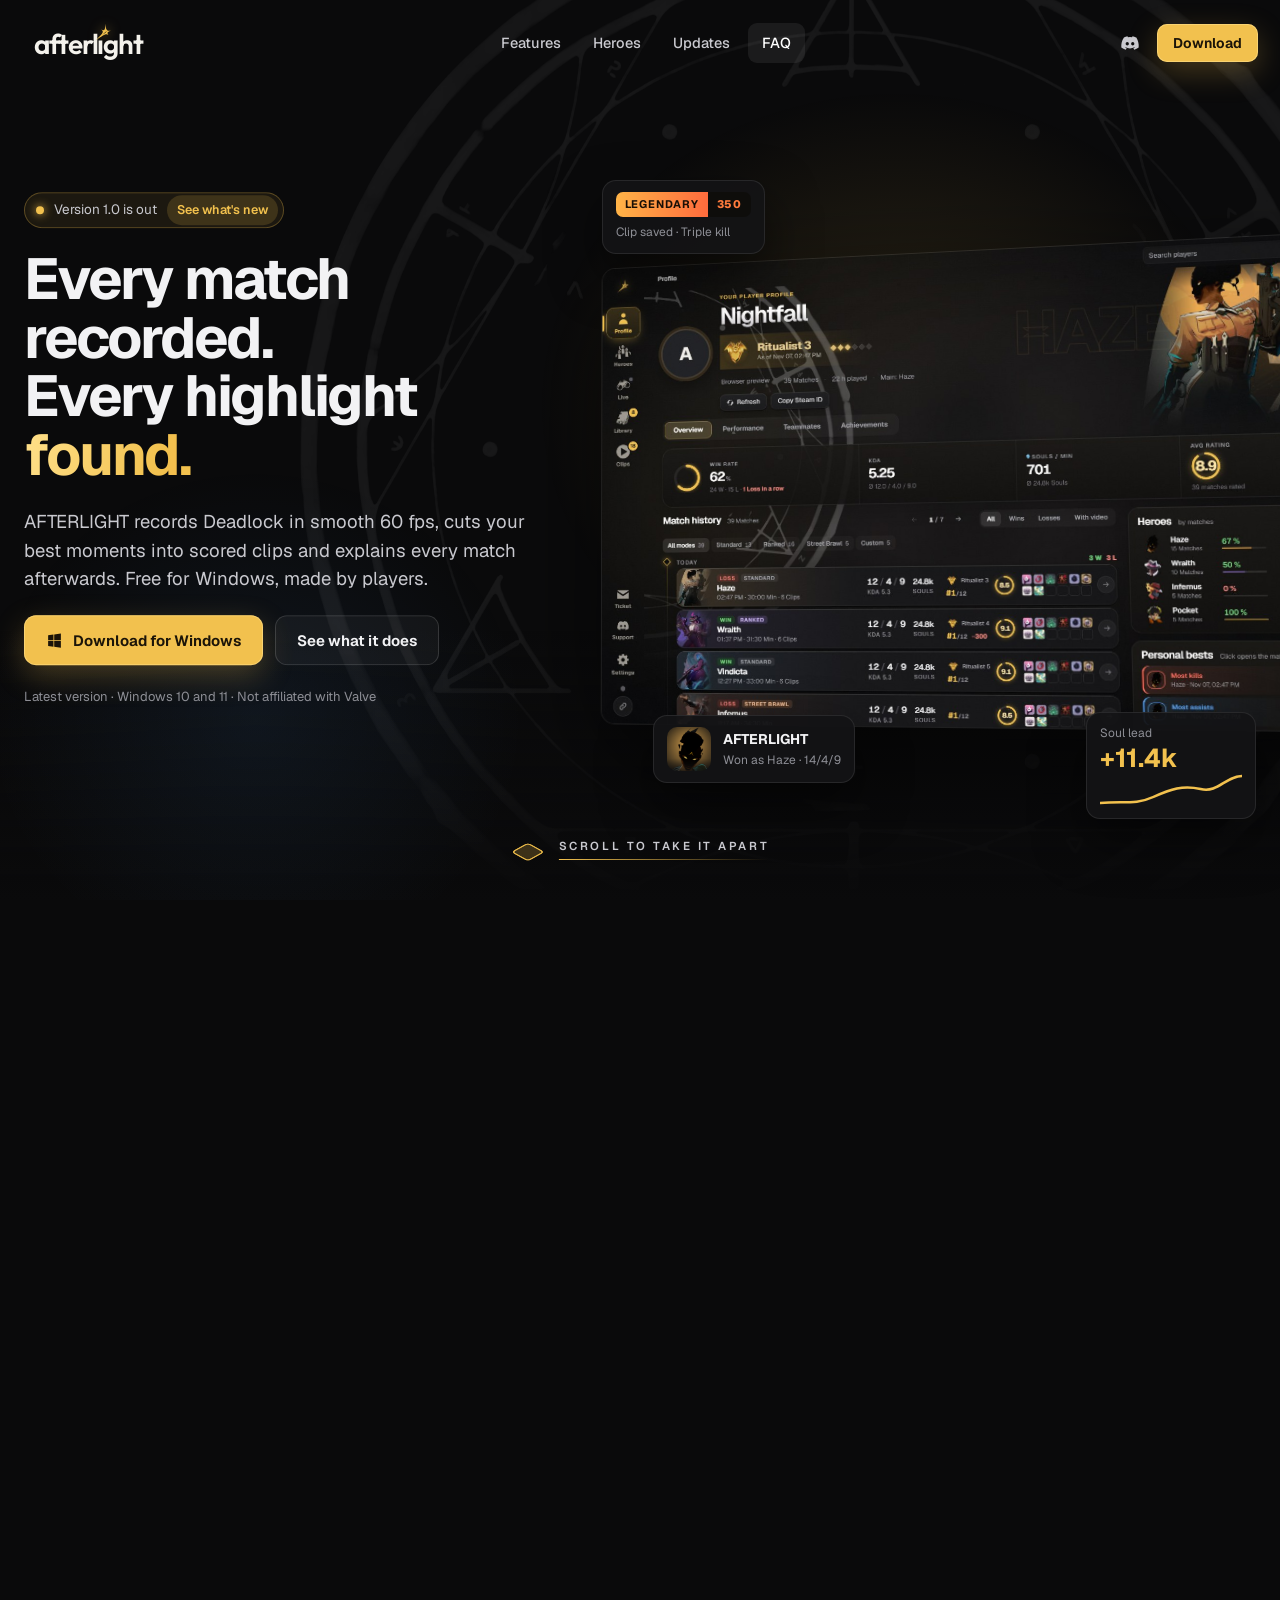
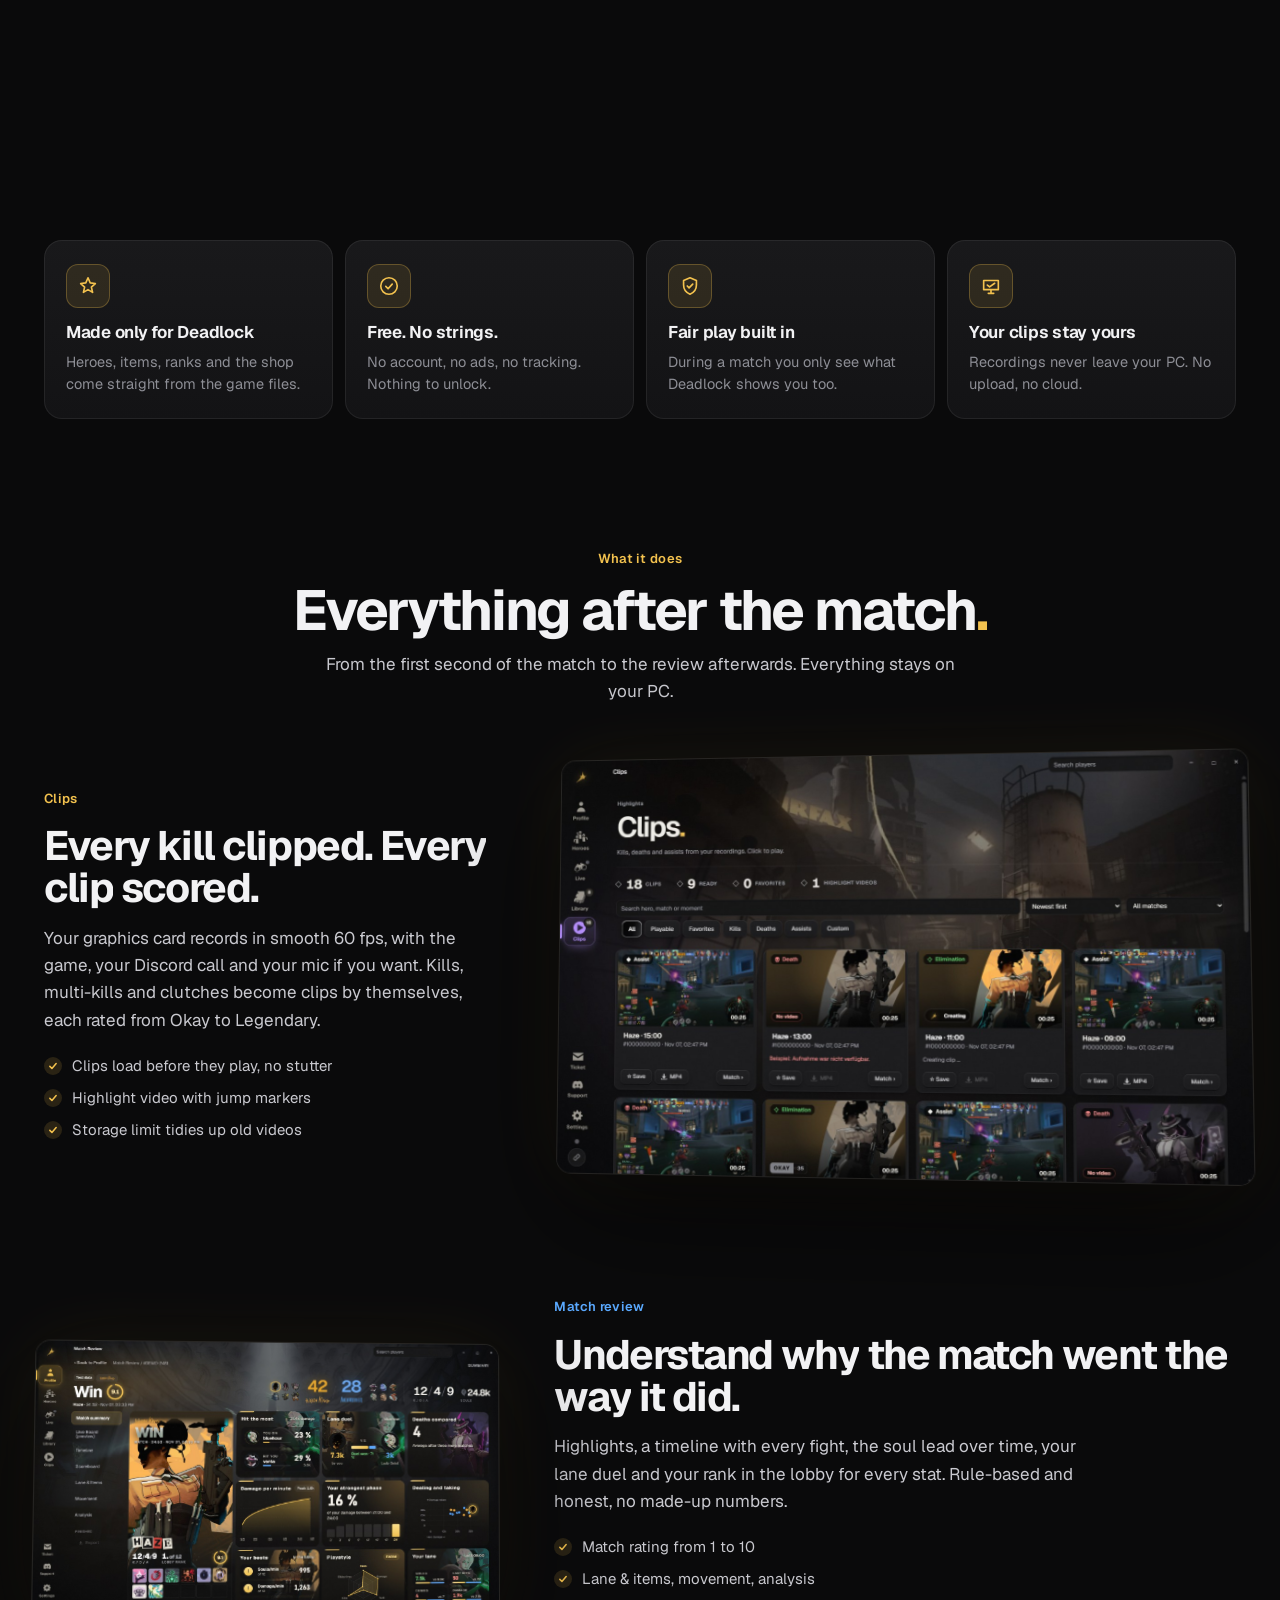
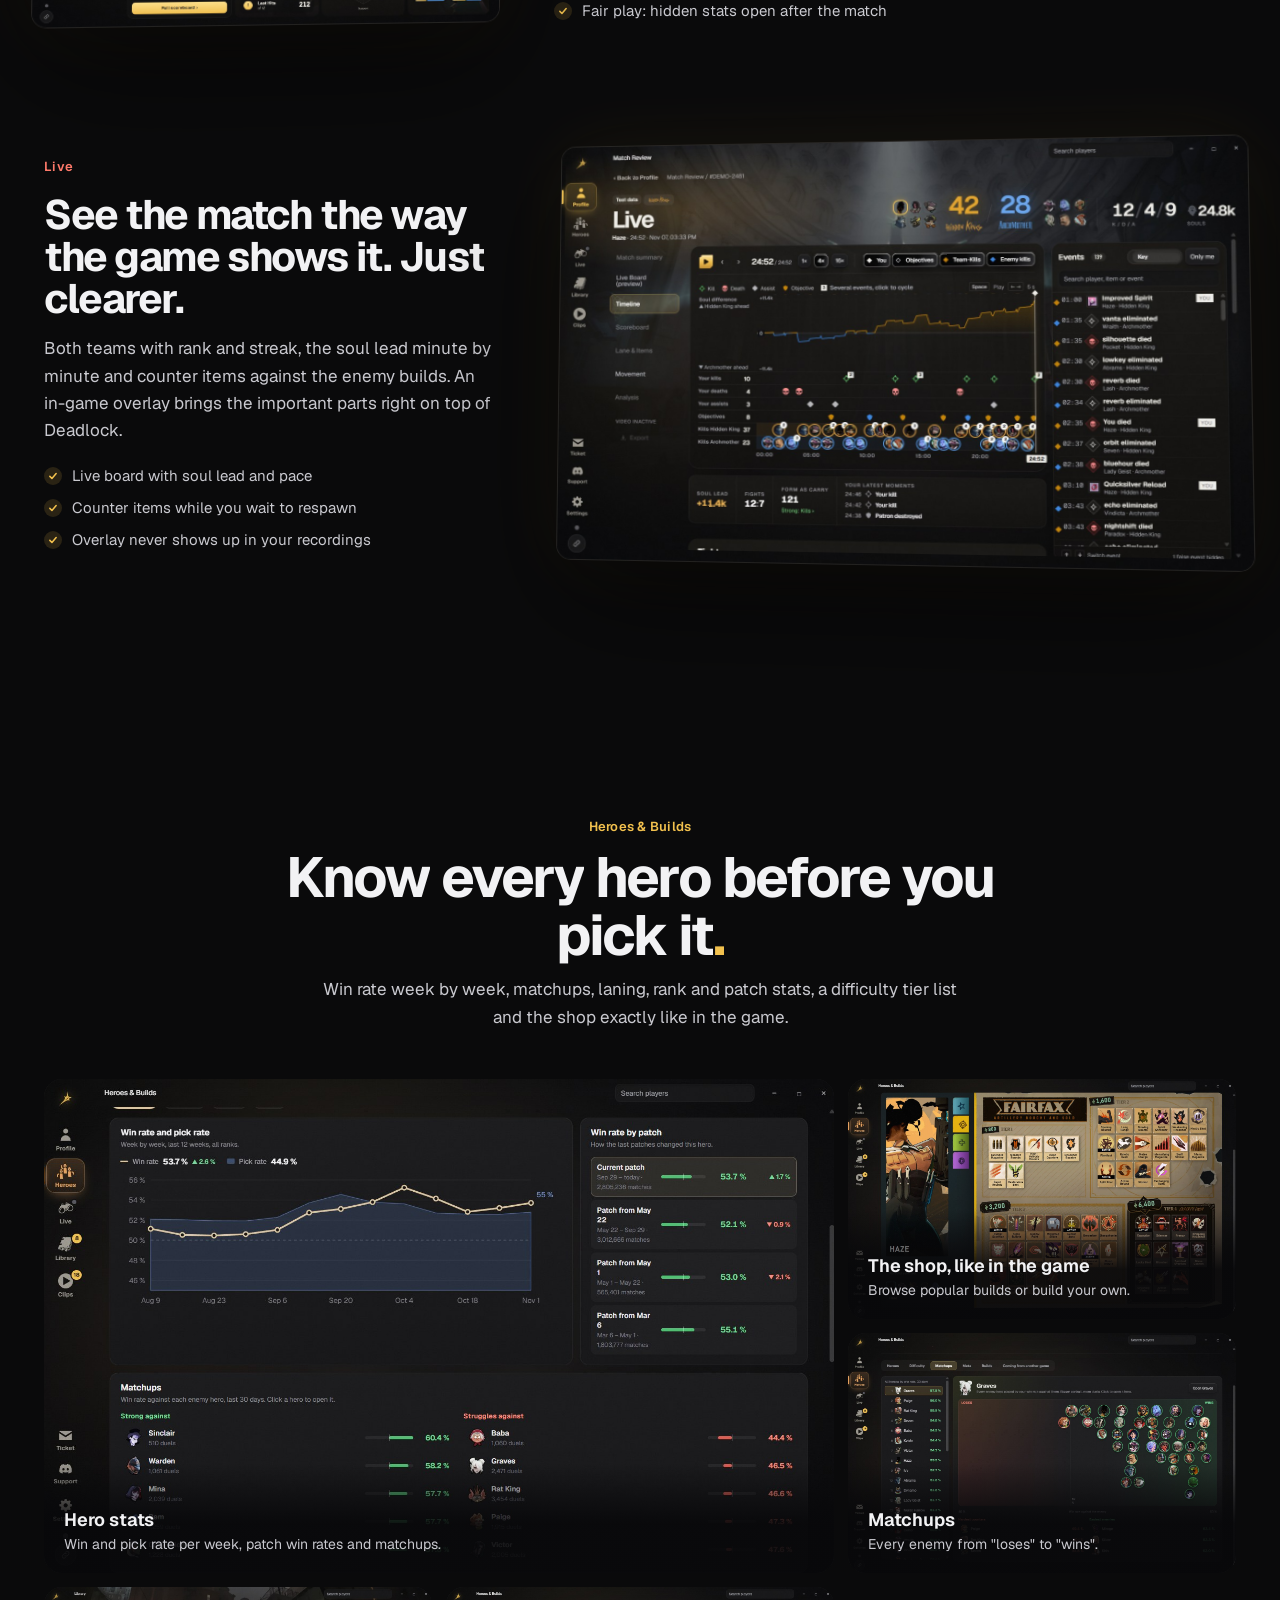
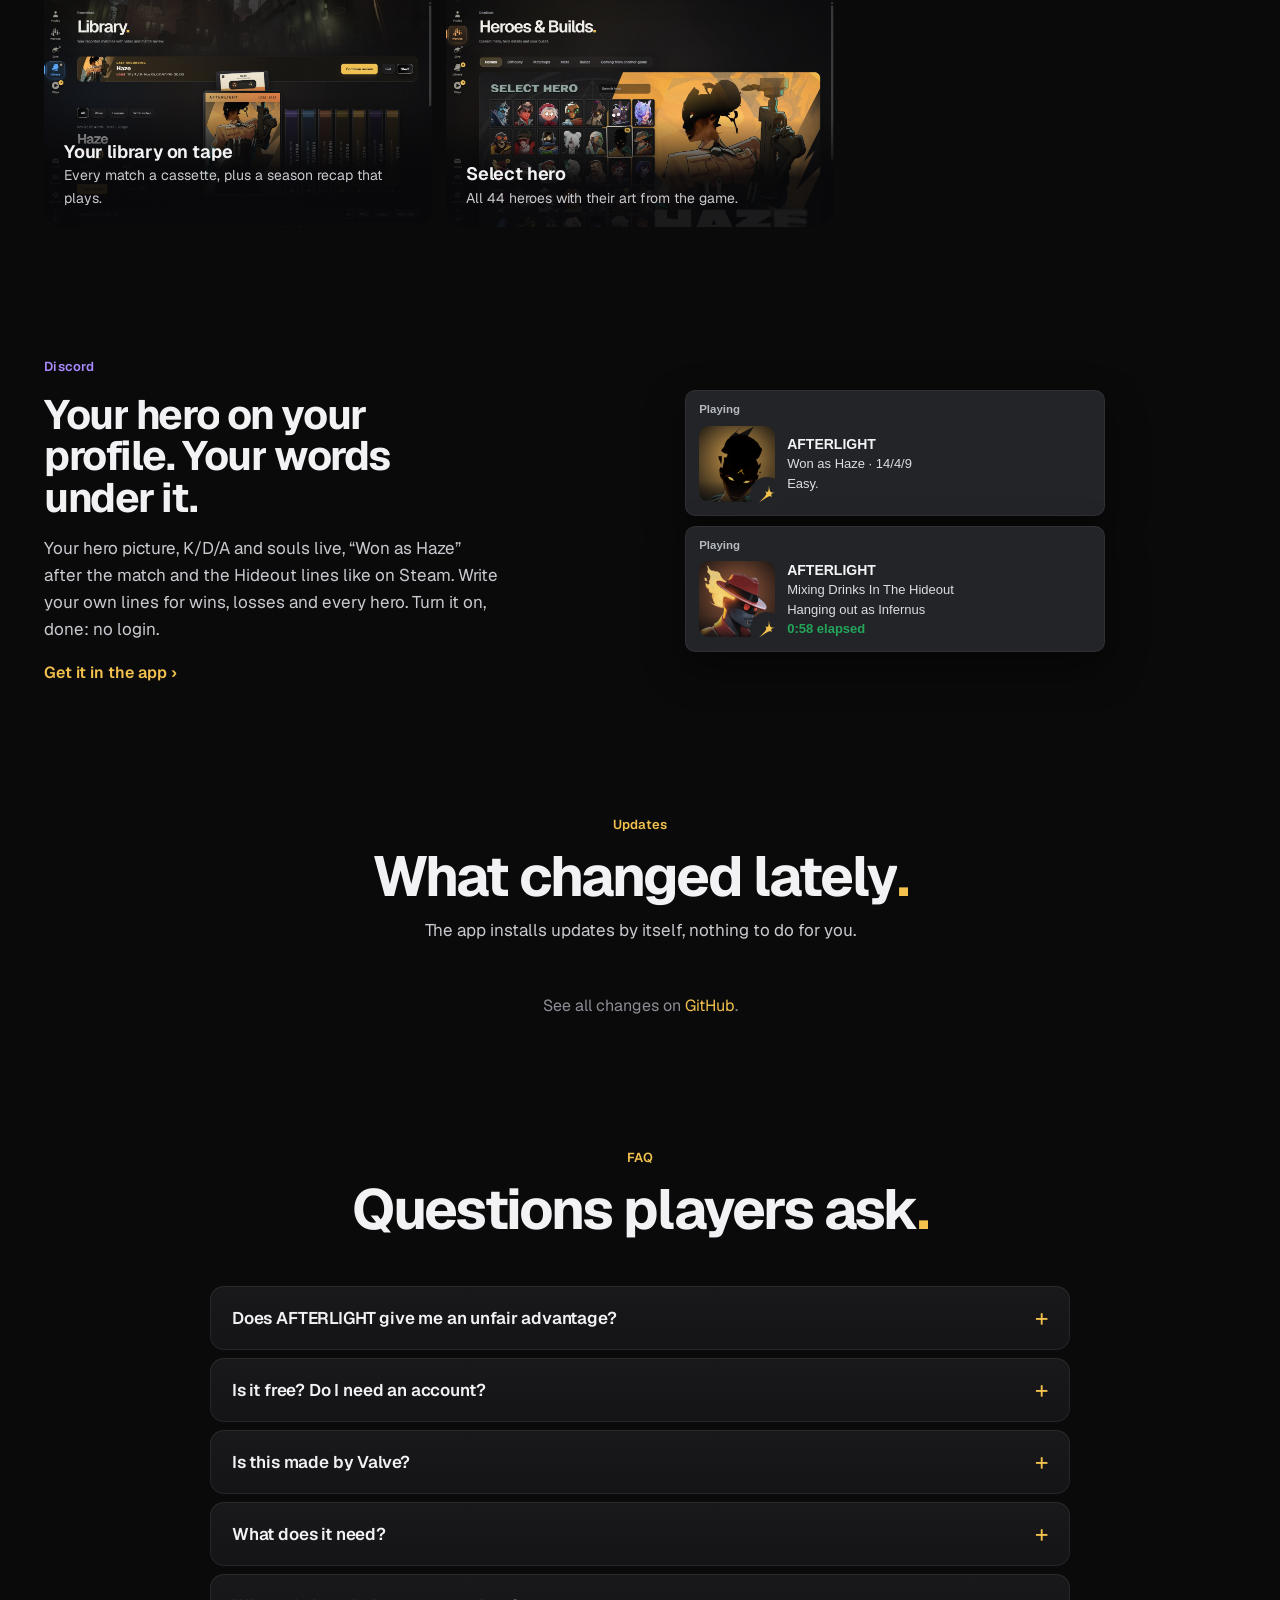
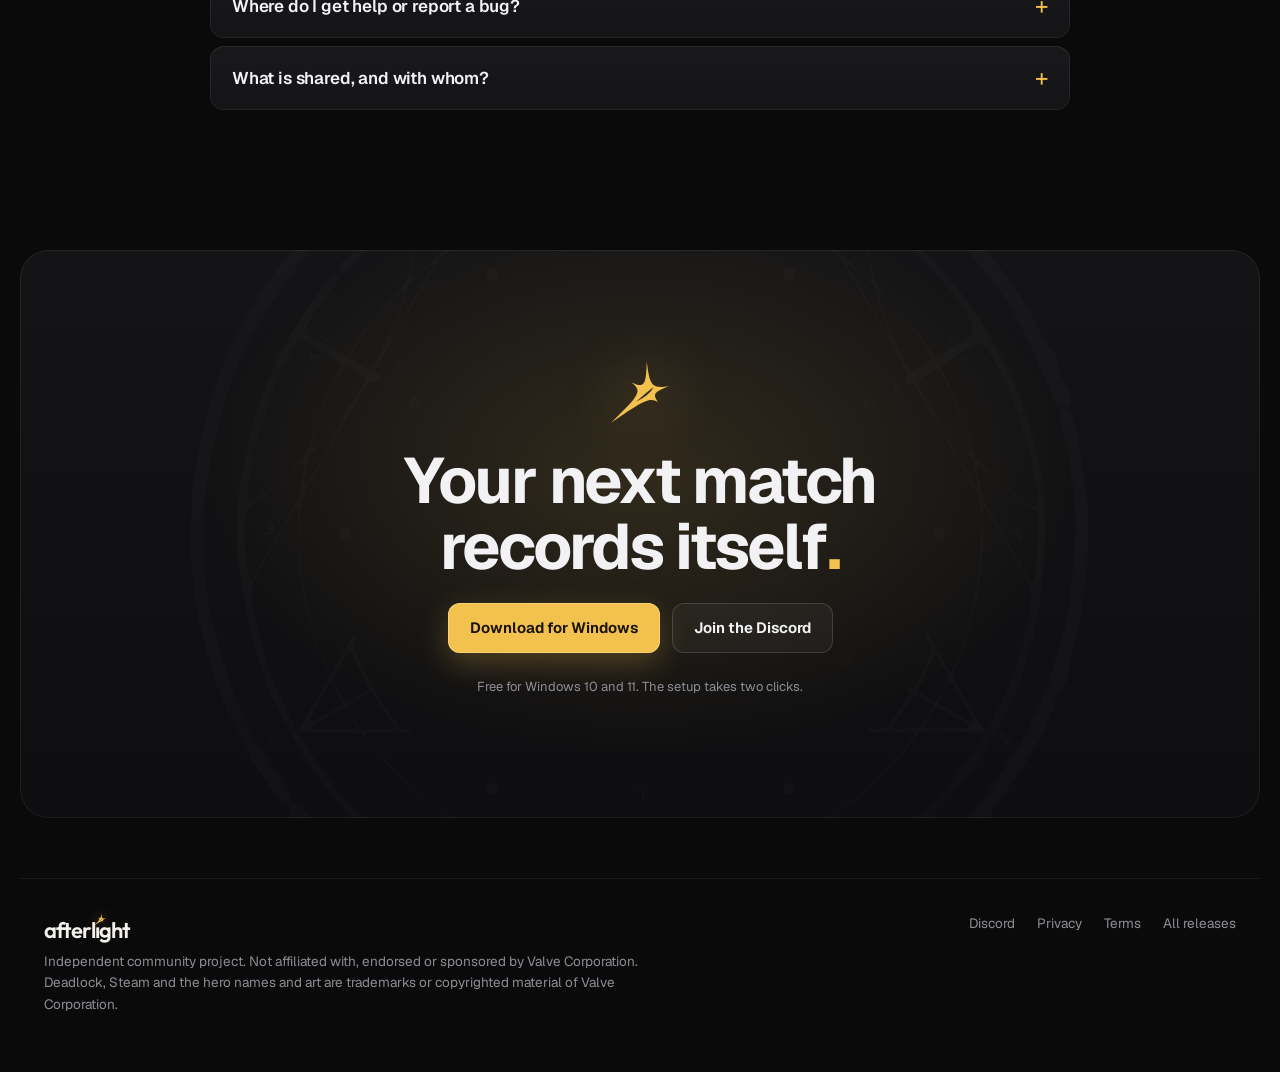
==== commit ae79a8c2: "Smoother scroll story, custom scrollbar, new scroll cue, counter finder removed" ====
--- a/index.html
+++ b/index.html
@@ -6,7 +6,7 @@
 <title>AFTERLIGHT · Deadlock companion</title>
 <meta name="description" content="Free Deadlock companion for Windows: smooth 60 fps clips with sound, match reviews, hero stats, a Deadlock-style shop and a live board.">
 <link rel="icon" href="assets/icon.png">
-<link rel="stylesheet" href="style.css">
+<link rel="stylesheet" href="style.css?v=4">
 </head>
 <body>
 
@@ -35,7 +35,7 @@
         <p class="sub">AFTERLIGHT records Deadlock in smooth 60&nbsp;fps, cuts your best moments into scored clips and explains every match afterwards. Free for Windows, made by players.</p>
         <div class="cta-row">
           <a class="btn magnetic" data-download href="#"><svg viewBox="0 0 24 24" aria-hidden="true"><path d="M3 4.5 10.5 3.4v8.1H3zm0 15 7.5 1.1v-8.1H3zM11.6 3.3 21 2v9.5h-9.4zm0 17.4L21 22v-9.4h-9.4z"/></svg>Download for Windows</a>
-          <a class="btn ghost magnetic" href="#counters">Find a counter now</a>
+          <a class="btn ghost magnetic" href="#features">See what it does</a>
         </div>
         <p class="fine"><span id="heroVersion">Latest version</span> · Windows 10 and 11 · Not affiliated with Valve</p>
       </div>
@@ -50,7 +50,7 @@
 
       <div class="xp-stage" id="stage">
         <div class="xp-win" id="xpWin">
-          <img class="xp-base" src="assets/shots/profile.jpg" alt="AFTERLIGHT profile page" decoding="async">
+          <img class="xp-base" src="assets/shots/profile.jpg" alt="AFTERLIGHT profile page" decoding="async"><i class="xp-dim"></i>
           <!-- real interface parts of the profile page, floating apart in depth -->
           <i class="xp-layer" data-r="0,0,92,920" data-z="40" data-o="-90,0"></i>
           <i class="xp-layer" data-r="108,52,580,262" data-z="190" data-o="-40,-70"></i>
@@ -86,7 +86,7 @@
       </div>
 
       <div class="xp-inside" aria-hidden="true"><b>You're inside AFTERLIGHT</b><span>Click the sidebar to switch pages · keep scrolling to step back out</span></div>
-      <div class="xp-scroll" aria-hidden="true"><i></i><span>Scroll</span></div>
+      <div class="xp-scroll" aria-hidden="true"><span class="xp-stack"><i></i><i></i><i></i></span><span class="xp-cue">Scroll to take it apart</span></div>
       <div class="xp-chips" role="group" aria-label="Switch app page">
         <button data-go="profile" class="on">Profile</button><button data-go="heroes">Heroes</button><button data-go="live">Live</button><button data-go="library">Library</button><button data-go="clips">Clips</button>
       </div>
@@ -150,18 +150,6 @@
     </div>
   </section>
 
-  <!-- COUNTER FINDER: live data from the Deadlock API -->
-  <section class="cf" id="counters">
-    <header class="sec-head reveal"><span class="kick">Try it right here</span><h2>Who beats the hero you're facing<span class="dot">?</span></h2><p>Pick the enemy hero. You get the heroes that win most often against it, live from the Deadlock API over the last 30 days. In the app you get this for every hero, with laning, items and builds.</p></header>
-    <div class="cf-box reveal">
-      <div class="cf-pick">
-        <label class="cf-search"><svg viewBox="0 0 24 24" aria-hidden="true"><path d="M11 18a7 7 0 1 0 0-14 7 7 0 0 0 0 14zM20 20l-4-4"/></svg><input id="cfSearch" type="search" placeholder="Search a hero" aria-label="Search a hero"></label>
-        <div class="cf-grid" id="cfGrid" role="listbox" aria-label="Enemy hero"></div>
-      </div>
-      <div class="cf-result" id="cfResult" aria-live="polite"><p class="cf-note">Loading live matchups …</p></div>
-    </div>
-  </section>
-
   <!-- PATCH NOTES -->
   <section class="updates" id="updates">
     <header class="sec-head reveal"><span class="kick">Updates</span><h2>What changed lately<span class="dot">.</span></h2><p>The app installs updates by itself, nothing to do for you.</p></header>
@@ -195,6 +183,6 @@
   <nav aria-label="Legal"><a href="https://discord.gg/nSWygtFfjM" target="_blank" rel="noopener">Discord</a><a href="privacy.html">Privacy</a><a href="terms.html">Terms</a><a href="https://github.com/prodbycooooooollin-byte/afterlight-releases/releases" rel="noopener">All releases</a></nav>
 </footer>
 
-<script src="app.js"></script>
+<script src="app.js?v=4"></script>
 </body>
 </html>
--- a/style.css
+++ b/style.css
@@ -422,68 +422,78 @@
 @media (prefers-reduced-motion:reduce){.split .w>span{transform:none}.float{translate:none}}
 
 /* ---------- Runde 3: App-Explosion, In-die-App-Zoom, lebendige Seite ---------- */
-/* Grundzustand (Handy, ohne Bewegung, ohne JS): normaler Hero, darunter eine klickbare Tour durch die echten App-Seiten */
+/* Grundzustand (Handy, ohne JS): normaler Hero, darunter eine klickbare Tour durch die echten App-Seiten */
 .hero.xp{display:block;min-height:0;padding:0;overflow:visible}
 .xp-sticky{position:relative;min-height:100vh;display:grid;grid-template-columns:minmax(0,.82fr) minmax(0,1.18fr);align-items:center;gap:40px;padding:120px max(24px,calc((100vw - var(--max))/2)) 70px;overflow:hidden;isolation:isolate}
 .xp-stage{position:relative;height:620px;perspective:1600px}
 .xp-win{position:absolute;left:4%;top:4%;width:126%;aspect-ratio:1480/920;border-radius:14px;transform:rotateY(calc(-14deg + var(--mx,0) * 6deg)) rotateX(calc(6deg - var(--my,0) * 4deg));transition:transform .5s var(--ease);animation:rise 1.1s .1s var(--ease) both}
-.xp-base{width:100%;height:100%;object-fit:cover;border-radius:inherit;box-shadow:0 0 0 1px rgba(255,255,255,.1),0 40px 120px rgba(0,0,0,.65),0 0 80px rgba(242,193,78,.08)}
+.xp-base{width:100%;height:100%;object-fit:cover;border-radius:inherit;box-shadow:0 0 0 1px rgba(255,255,255,.1),0 40px 120px rgba(0,0,0,.65)}
+.xp-dim{position:absolute;inset:0;border-radius:inherit;background:#050506;opacity:0;pointer-events:none}
 .xp-layer,.xp-screen,.xp-captions,.xp-inside,.xp-scroll{display:none}
 .xp-demo{position:absolute;inset:0;border-radius:inherit;overflow:hidden;background:#0e0e10}
-.xp-demo-img{position:absolute;inset:0;width:100%;height:100%;object-fit:cover;opacity:0;transition:opacity .45s var(--ease),transform .6s var(--ease);transform:scale(1.015)}
-.xp-demo-img.on{opacity:1;transform:none}
+.xp-demo-img{position:absolute;inset:0;width:100%;height:100%;object-fit:cover;opacity:0;transition:opacity .35s var(--ease)}
+.xp-demo-img.on{opacity:1}
 .xp-hot button{position:absolute;left:0;width:6.2%;height:6.5%;border-radius:10px;transition:box-shadow .2s,background .2s}
 .xp-hot button:hover,.xp-hot button:focus-visible{background:rgba(242,193,78,.12);box-shadow:inset 0 0 0 2px rgba(242,193,78,.7);outline:0}
 .xp-hot button.on{box-shadow:inset 3px 0 0 var(--gold)}
-.xp-chips{grid-column:1/-1;justify-self:center;display:flex;flex-wrap:wrap;justify-content:center;gap:6px;padding:6px;border-radius:999px;background:rgba(20,20,22,.8);backdrop-filter:blur(12px);box-shadow:inset 0 0 0 1px rgba(255,255,255,.08)}
+.xp-chips{grid-column:1/-1;justify-self:center;display:flex;flex-wrap:wrap;justify-content:center;gap:6px;padding:6px;border-radius:999px;background:rgba(20,20,22,.92);box-shadow:inset 0 0 0 1px rgba(255,255,255,.08)}
 .xp-chips button{height:34px;padding:0 14px;border-radius:999px;font-size:13.5px;color:var(--ink-2);transition:background .2s,color .2s}
 .xp-chips button:hover{color:var(--ink)}
 .xp-chips button.on{background:var(--gold);color:#17130a;font-weight:600}
 
-/* Bühnenmodus: der Hero bleibt stehen, Scrollen steuert die Geschichte (vor- und rückwärts) */
-.xp-on .hero.xp{height:var(--xp-len,820vh)}
+/* Bühnenmodus: der Hero bleibt stehen, Scrollen steuert die Geschichte. JS schreibt nur transform/opacity. */
+.xp-on .hero.xp{height:560vh}
 .xp-on .xp-sticky{position:sticky;top:0;height:100vh;min-height:0;display:block;padding:0}
-.xp-on .hero-copy{position:absolute;left:max(24px,calc((100vw - var(--max))/2));top:50%;width:min(600px,40vw);translate:0 calc(-50% + var(--cy,0px));opacity:var(--co,1);z-index:3}
-.xp-on .xp-stage{position:absolute;inset:0;height:auto;perspective:1900px;perspective-origin:50% 50%;z-index:2}
-.xp-on .xp-win{left:50%;top:50%;width:var(--W,1000px);height:auto;margin:calc(var(--W,1000px) * -.3108) 0 0 calc(var(--W,1000px) * -.5);transform:var(--t);transition:none;transform-style:preserve-3d;will-change:transform}
-.xp-on .xp-base{filter:brightness(var(--bb,1)) saturate(var(--bs,1));transition:none}
-.xp-on .xp-layer{display:block;position:absolute;border-radius:8px;background-image:url(assets/shots/profile.jpg);background-repeat:no-repeat;opacity:var(--lo,0);transform:translate3d(var(--lx,0),var(--ly,0),var(--lz,0));box-shadow:0 0 0 1px rgba(242,193,78,calc(var(--lg,0) * .55)),0 24px 60px rgba(0,0,0,calc(var(--lo,0) * .6)),0 0 40px rgba(242,193,78,calc(var(--lg,0) * .25));backface-visibility:hidden}
-.xp-on .xp-screen{display:block;position:absolute;inset:0;width:100%;height:100%;object-fit:cover;border-radius:12px;opacity:var(--so,0);transform:translate3d(0,var(--sy,0),var(--sz,0)) scale(.9);box-shadow:0 0 0 1px rgba(242,193,78,.4),0 40px 100px rgba(0,0,0,.75);backface-visibility:hidden}
-.xp-on .xp-demo{opacity:var(--do,0);pointer-events:none;transition:none}
+.xp-on .hero-copy{position:absolute;left:max(24px,calc((100vw - var(--max))/2));top:50%;width:min(600px,40vw);transform:translateY(-50%);z-index:3;will-change:transform,opacity}
+.xp-on .xp-stage{position:absolute;inset:0;height:auto;perspective:1900px;z-index:2;contain:layout}
+.xp-on .xp-win{left:50%;top:50%;width:var(--W,1000px);height:auto;margin:calc(var(--W,1000px) * -.3108) 0 0 calc(var(--W,1000px) * -.5);transition:none;animation:none;transform-style:preserve-3d;will-change:transform}
+.xp-on .xp-dim{will-change:opacity}
+.xp-on .xp-layer{display:block;position:absolute;border-radius:8px;background-image:url(assets/shots/profile.jpg);background-repeat:no-repeat;opacity:0;visibility:hidden;box-shadow:0 0 0 1px rgba(242,193,78,.4),0 18px 40px rgba(0,0,0,.55);will-change:transform,opacity;backface-visibility:hidden}
+.xp-on .xp-screen{display:block;position:absolute;inset:0;width:100%;height:100%;object-fit:cover;border-radius:12px;opacity:0;visibility:hidden;box-shadow:0 0 0 1px rgba(242,193,78,.35),0 30px 80px rgba(0,0,0,.7);will-change:transform,opacity;backface-visibility:hidden}
+.xp-on .xp-demo{opacity:0;pointer-events:none;will-change:opacity}
 .xp-on .xp-demo.live{pointer-events:auto}
-.xp-on .float{z-index:3;opacity:var(--fo,1)}
+.xp-on .float{z-index:3;transform:none;backdrop-filter:none;background:rgba(20,20,22,.94);animation:bob 7s ease-in-out infinite}
 .xp-on .f1{left:47%;top:20%}.xp-on .f2{left:51%;bottom:13%;top:auto}.xp-on .f3{right:max(24px,calc((100vw - var(--max))/2));bottom:9%;left:auto}
 .xp-on .xp-captions{display:block;position:absolute;left:max(24px,calc((100vw - var(--max))/2));top:50%;width:min(400px,30vw);height:0;list-style:none;z-index:3;pointer-events:none}
-.xp-captions li{position:absolute;left:0;top:0;display:grid;gap:12px;opacity:var(--a,0);translate:0 calc(-50% + (1 - var(--a,0)) * var(--dir,1) * 28px)}
+.xp-captions li{position:absolute;left:0;top:0;display:grid;gap:12px;opacity:0;visibility:hidden;transform:translateY(-50%);will-change:transform,opacity}
 .xp-captions h3{font:600 clamp(28px,2.6vw,40px)/1.1 var(--display);letter-spacing:-.02em}
 .xp-captions p{color:var(--ink-2);font-size:17px;line-height:1.55}
-.xp-captions li::before{content:"0" counter(list-item) " / 04";font:600 12px/1 var(--text);letter-spacing:.16em;color:var(--muted)}
 .xp-captions .kick{justify-self:start}
-.xp-on .xp-inside{display:flex;position:absolute;left:50%;top:84px;z-index:4;translate:-50% calc((1 - var(--io,0)) * -14px);opacity:var(--io,0);align-items:center;gap:12px;padding:8px 8px 8px 16px;border-radius:999px;background:rgba(14,14,16,.82);backdrop-filter:blur(14px);box-shadow:inset 0 0 0 1px rgba(242,193,78,.35),0 14px 40px rgba(0,0,0,.6);font-size:13px;white-space:nowrap;pointer-events:none}
+.xp-on .xp-inside{display:flex;position:absolute;left:50%;top:84px;z-index:4;opacity:0;visibility:hidden;transform:translateX(-50%);align-items:center;gap:12px;padding:8px 8px 8px 16px;border-radius:999px;background:rgba(14,14,16,.94);box-shadow:inset 0 0 0 1px rgba(242,193,78,.35),0 14px 40px rgba(0,0,0,.6);font-size:13px;white-space:nowrap;pointer-events:none}
 .xp-inside b{color:var(--gold)}.xp-inside span{padding:5px 12px;border-radius:999px;background:rgba(255,255,255,.06);color:var(--ink-2)}
-.xp-on .xp-chips{position:absolute;left:50%;bottom:26px;z-index:4;translate:-50% calc((1 - var(--io,0)) * 18px);opacity:var(--io,0);pointer-events:none}
+.xp-on .xp-chips{position:absolute;left:50%;bottom:26px;z-index:4;opacity:0;visibility:hidden;transform:translateX(-50%);pointer-events:none}
 .xp-on .xp-chips.live{pointer-events:auto}
-.xp-on .xp-scroll{display:grid;justify-items:center;gap:8px;position:absolute;left:50%;bottom:28px;translate:-50% 0;z-index:3;opacity:var(--so0,1);font-size:11px;letter-spacing:.2em;text-transform:uppercase;color:var(--muted);pointer-events:none}
-.xp-scroll i{width:22px;height:34px;border-radius:12px;box-shadow:inset 0 0 0 1.5px rgba(255,255,255,.3);position:relative}
-.xp-scroll i::after{content:"";position:absolute;left:50%;top:7px;width:3px;height:7px;margin-left:-1.5px;border-radius:2px;background:var(--gold);animation:wheel 1.8s var(--ease) infinite}
-@keyframes wheel{0%{opacity:0;transform:translateY(-3px)}30%{opacity:1}100%{opacity:0;transform:translateY(10px)}}
-.xp-on .hero-bg{opacity:var(--bgo,1)}
-.xp-on .nav.xp-hide{opacity:0;pointer-events:none;translate:0 -100%}
-.nav{transition:opacity .35s var(--ease),translate .45s var(--ease),background .3s,box-shadow .3s}
-/* Fortschritt am rechten Rand */
+.xp-on .nav.xp-hide{opacity:0;pointer-events:none;transform:translateY(-100%)}
+.nav{transition:opacity .35s var(--ease),transform .45s var(--ease),background .3s,box-shadow .3s}
+/* Schritt-Anzeige rechts: vier Striche, die sich füllen */
 .xp-rail{display:none}
-.xp-on .xp-rail{display:grid;gap:10px;position:absolute;right:max(20px,calc((100vw - var(--max))/2 - 40px));top:50%;translate:0 -50%;z-index:4;opacity:var(--ro,0)}
-.xp-rail i{width:3px;height:26px;border-radius:2px;background:rgba(255,255,255,.12);overflow:hidden;position:relative}
-.xp-rail i::after{content:"";position:absolute;inset:0;background:var(--gold);transform-origin:top;transform:scaleY(var(--f,0))}
-
-/* Lebendige Seite: Licht pro Abschnitt, Magnet-Knöpfe, Licht am Mauszeiger */
+.xp-on .xp-rail{display:grid;gap:8px;position:absolute;right:max(24px,calc((100vw - var(--max))/2 - 30px));top:50%;transform:translateY(-50%);z-index:4;opacity:0}
+.xp-rail i{display:block;width:3px;height:34px;border-radius:2px;background:rgba(255,255,255,.12);overflow:hidden}
+.xp-rail b{display:block;width:100%;height:100%;background:linear-gradient(var(--gold-hi),var(--gold));transform-origin:top;transform:scaleY(0)}
+
+/* Scroll-Hinweis: drei App-Ebenen, die sich immer wieder auseinanderschieben */
+.xp-on .xp-scroll{display:flex;align-items:center;gap:14px;position:absolute;left:50%;bottom:30px;transform:translateX(-50%);z-index:3;pointer-events:none}
+.xp-stack{position:relative;width:34px;height:40px}
+.xp-stack i{position:absolute;left:5px;top:10px;width:24px;height:24px;border-radius:5px;transform:scaleY(.55) rotate(45deg);box-shadow:inset 0 0 0 1.5px rgba(242,193,78,.85);background:rgba(242,193,78,.08);animation:spread 2.6s var(--ease) infinite}
+.xp-stack i:nth-child(1){--d:-1}.xp-stack i:nth-child(2){--d:0;box-shadow:inset 0 0 0 1.5px rgba(242,193,78,.55)}.xp-stack i:nth-child(3){--d:1;box-shadow:inset 0 0 0 1.5px rgba(242,193,78,.3)}
+@keyframes spread{0%,12%{translate:0 calc(var(--d) * 3px)}45%,70%{translate:0 calc(var(--d) * 10px)}100%{translate:0 calc(var(--d) * 3px)}}
+.xp-cue{font:600 11.5px/1 var(--text);letter-spacing:.22em;text-transform:uppercase;color:var(--ink-2)}
+.xp-cue::after{content:"";display:block;height:1px;margin-top:8px;background:linear-gradient(90deg,var(--gold),transparent);transform-origin:left;animation:cueline 2.6s var(--ease) infinite}
+@keyframes cueline{0%,12%{transform:scaleX(.15)}45%,70%{transform:scaleX(1)}100%{transform:scaleX(.15)}}
+
+/* Eigene Scrollleiste: schmal, dunkle Spur, goldener Griff */
+html::-webkit-scrollbar{width:11px}
+html::-webkit-scrollbar-track{background:#0a0a0b;box-shadow:inset 1px 0 0 rgba(255,255,255,.04)}
+html::-webkit-scrollbar-thumb{border:3px solid #0a0a0b;border-radius:10px;background:linear-gradient(180deg,var(--gold-hi),var(--gold) 50%,var(--amber));background-clip:padding-box;min-height:60px}
+html::-webkit-scrollbar-thumb:hover{border-width:2px}
+@supports not selector(::-webkit-scrollbar){html{scrollbar-width:thin;scrollbar-color:var(--gold) #0a0a0b}}
+
+/* Lebendige Seite: Licht pro Abschnitt und Magnet-Knöpfe */
 .lightable{position:relative;isolation:isolate}
-.sec-glow{position:absolute;left:50%;top:-80px;width:min(1400px,120vw);height:700px;translate:-50% var(--gy,0px);z-index:-1;pointer-events:none;background:radial-gradient(50% 50% at 50% 30%,rgba(242,193,78,.09),transparent 70%),radial-gradient(30% 40% at 80% 60%,rgba(90,169,255,.05),transparent 70%);opacity:0;transition:opacity 1.4s var(--ease)}
+.sec-glow{position:absolute;left:50%;top:-80px;width:min(1400px,120vw);height:700px;margin-left:calc(min(1400px,120vw) / -2);z-index:-1;pointer-events:none;background:radial-gradient(50% 50% at 50% 30%,rgba(242,193,78,.09),transparent 70%),radial-gradient(30% 40% at 80% 60%,rgba(90,169,255,.05),transparent 70%);opacity:0;transition:opacity 1.4s var(--ease)}
 .lit>.sec-glow{opacity:1}
-.btn.magnetic,.btn{translate:var(--bx,0) var(--by,0);transition:translate .5s var(--ease),box-shadow .3s,background .3s,filter .3s}
+.btn{translate:var(--bx,0) var(--by,0);transition:translate .5s var(--ease),box-shadow .3s,background .3s,filter .3s}
 .btn.pulling{transition:translate .12s linear,box-shadow .3s,background .3s}
-.cursor-light{position:fixed;left:0;top:0;width:520px;height:520px;margin:-260px 0 0 -260px;border-radius:50%;pointer-events:none;z-index:1;background:radial-gradient(circle,rgba(242,193,78,.06),transparent 65%);transform:translate3d(var(--cx,-999px),var(--cy2,-999px),0);opacity:0;transition:opacity .6s}
-.cursor-light.on{opacity:1}
 
 @media (max-width:1000px){
   .xp-sticky{grid-template-columns:1fr;padding-top:110px}.xp-stage{height:440px}.xp-win{width:120%}
@@ -493,4 +503,4 @@
   .xp-hot button{width:9%;height:8%}
   .xp-chips button{padding:0 11px;font-size:12.5px}
 }
-@media (prefers-reduced-motion:reduce){.xp-win{transform:none}.btn{translate:none}.cursor-light{display:none}}
+@media (prefers-reduced-motion:reduce){.xp-win{transform:none}.btn{translate:none}.xp-stack i,.xp-cue::after{animation:none}}
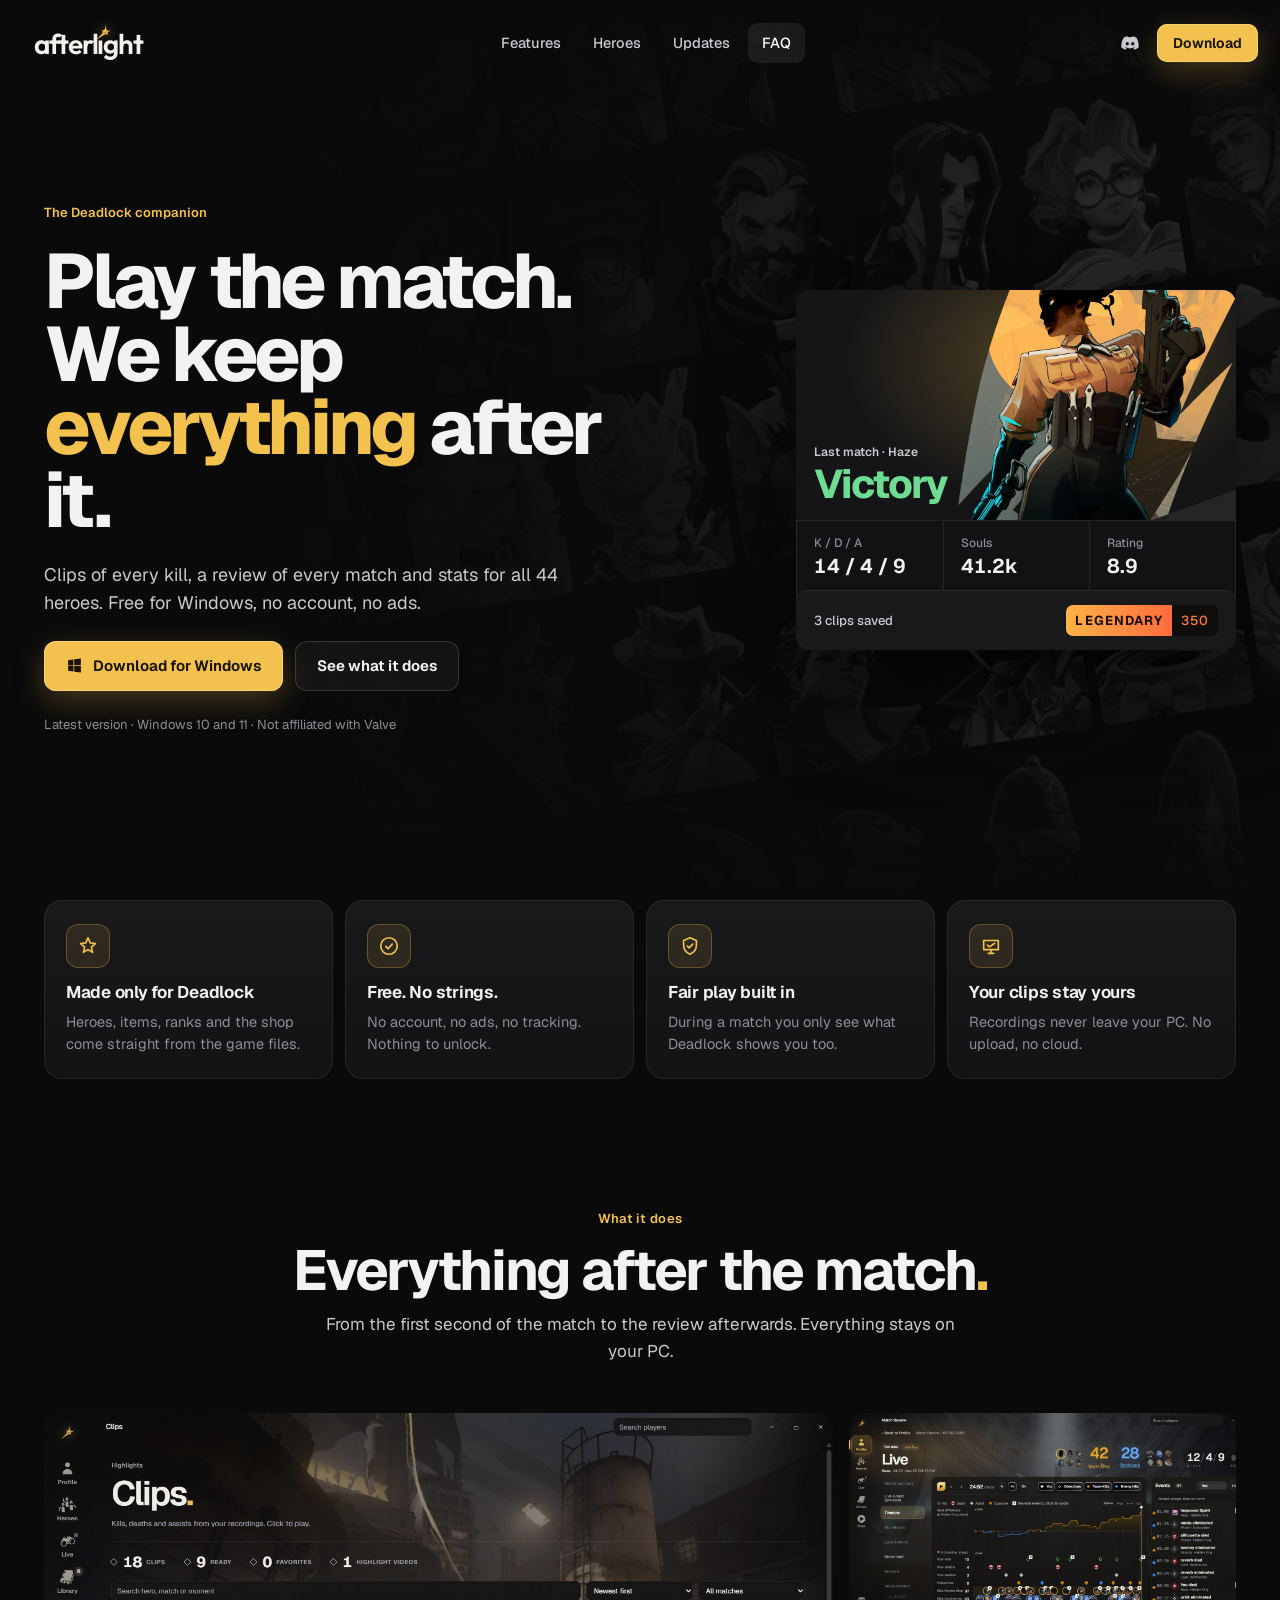
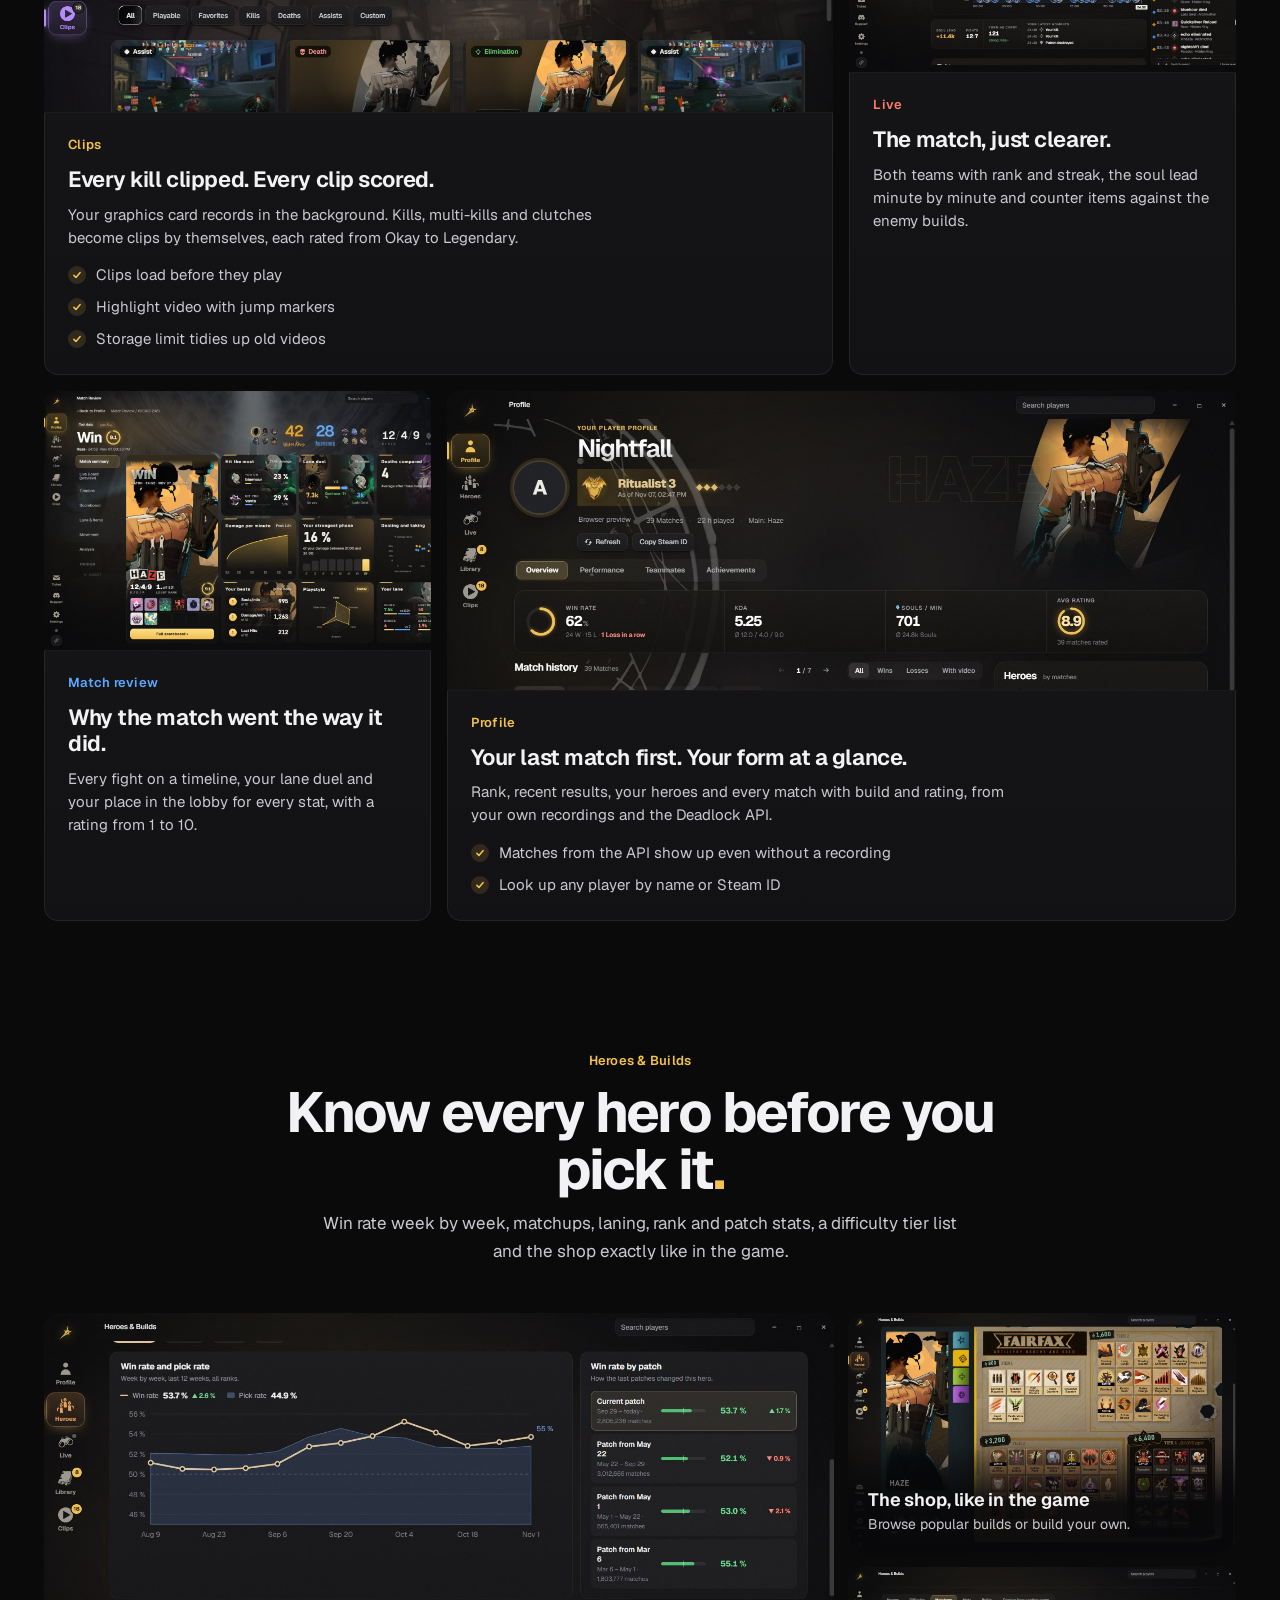
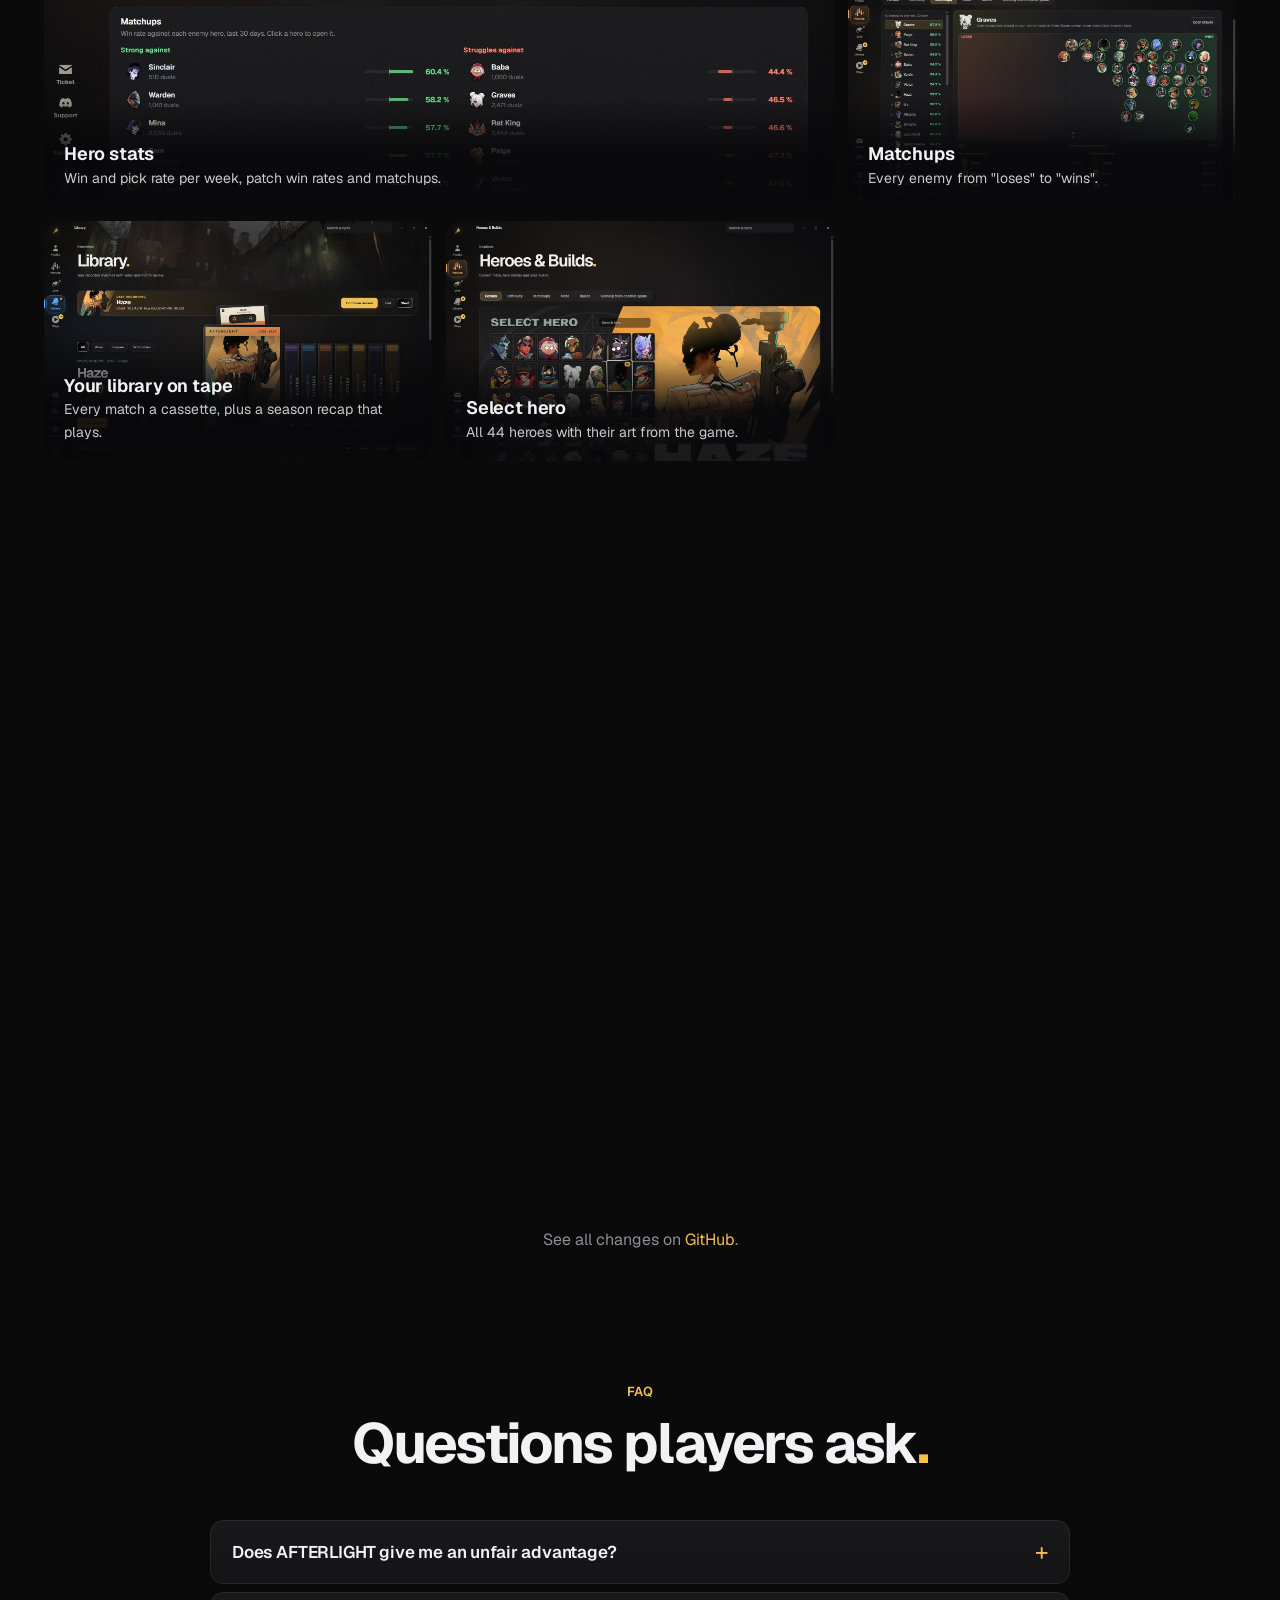
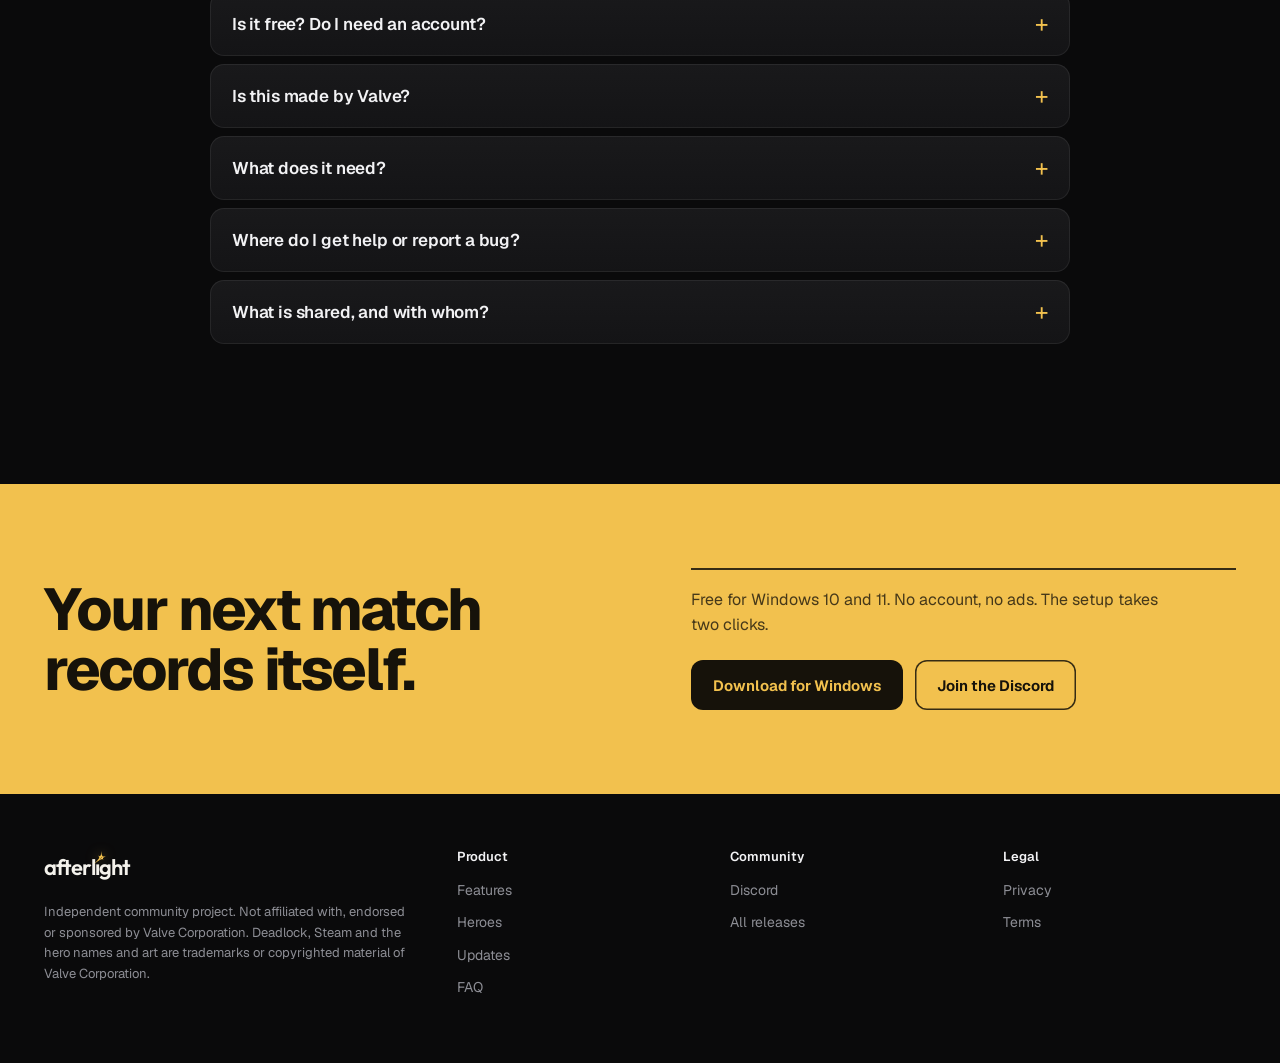
==== commit c2dc8bb0: "New hero: all 44 heroes as a wall behind the message, match card; scroll story removed. Features as " ====
--- a/index.html
+++ b/index.html
@@ -6,7 +6,7 @@
 <title>AFTERLIGHT · Deadlock companion</title>
 <meta name="description" content="Free Deadlock companion for Windows: smooth 60 fps clips with sound, match reviews, hero stats, a Deadlock-style shop and a live board.">
 <link rel="icon" href="assets/icon.png">
-<link rel="stylesheet" href="style.css?v=4">
+<link rel="stylesheet" href="style.css?v=6">
 </head>
 <body>
 
@@ -24,72 +24,25 @@
 </header>
 
 <main id="top">
-  <!-- HERO + APP STORY: scroll takes the app window apart, shows its features and zooms into it.
-       All layers are cut from real screenshots of the app. Without motion (or on phones) it falls back to the static hero and a clickable tour. -->
-  <section class="hero xp" id="hero">
-    <div class="xp-sticky">
-      <div class="hero-bg" aria-hidden="true"><i class="slate"></i><i class="sigil"></i><i class="glow"></i></div>
-      <div class="hero-copy">
-        <a class="pill" href="#updates"><i></i><span id="heroBadge">Version 1.0 is out</span><b>See what's new</b></a>
-        <h1>Every match recorded.<br>Every highlight <em>found</em><span class="dot">.</span></h1>
-        <p class="sub">AFTERLIGHT records Deadlock in smooth 60&nbsp;fps, cuts your best moments into scored clips and explains every match afterwards. Free for Windows, made by players.</p>
+  <!-- HERO: all 44 heroes as a slanted wall behind the message, one real-style match card on the right -->
+  <section class="hb" id="hero">
+    <div class="hb-wall" id="heroWall" aria-hidden="true"></div>
+    <div class="hb-in">
+      <div class="hb-copy">
+        <span class="eyebrow">The Deadlock companion</span>
+        <h1>Play the match.<br>We keep <em>everything</em> after it.</h1>
+        <p class="sub">Clips of every kill, a review of every match and stats for all 44 heroes. Free for Windows, no account, no ads.</p>
         <div class="cta-row">
-          <a class="btn magnetic" data-download href="#"><svg viewBox="0 0 24 24" aria-hidden="true"><path d="M3 4.5 10.5 3.4v8.1H3zm0 15 7.5 1.1v-8.1H3zM11.6 3.3 21 2v9.5h-9.4zm0 17.4L21 22v-9.4h-9.4z"/></svg>Download for Windows</a>
-          <a class="btn ghost magnetic" href="#features">See what it does</a>
+          <a class="btn" data-download href="#"><svg viewBox="0 0 24 24" aria-hidden="true"><path d="M3 4.5 10.5 3.4v8.1H3zm0 15 7.5 1.1v-8.1H3zM11.6 3.3 21 2v9.5h-9.4zm0 17.4L21 22v-9.4h-9.4z"/></svg>Download for Windows</a>
+          <a class="btn ghost" href="#features">See what it does</a>
         </div>
         <p class="fine"><span id="heroVersion">Latest version</span> · Windows 10 and 11 · Not affiliated with Valve</p>
       </div>
-
-      <!-- Feature captions, shown one after another while the layers are apart -->
-      <ol class="xp-captions" aria-label="What AFTERLIGHT shows you">
-        <li data-step="0"><span class="kick gold">Your profile</span><h3>Your whole Deadlock career on one screen.</h3><p>Rank, win rate, KDA, souls per minute and your AFTERLIGHT rating, plus every match with its result, items and clips.</p></li>
-        <li data-step="1"><span class="kick gold">Clips</span><h3>Every kill clipped. Every clip scored.</h3><p>Smooth 60 fps recordings with game sound. Kills, multi-kills and clutches become clips by themselves, rated from Okay to Legendary.</p></li>
-        <li data-step="2"><span class="kick blue">Match review</span><h3>Understand why the match went the way it did.</h3><p>Highlights, the soul lead over time, your lane duel and your rank in the lobby for every stat.</p></li>
-        <li data-step="3"><span class="kick red">Heroes</span><h3>Know every hero before you pick it.</h3><p>All 44 heroes with their art from the game, matchups, win rates by rank and the shop exactly like in Deadlock.</p></li>
-      </ol>
-
-      <div class="xp-stage" id="stage">
-        <div class="xp-win" id="xpWin">
-          <img class="xp-base" src="assets/shots/profile.jpg" alt="AFTERLIGHT profile page" decoding="async"><i class="xp-dim"></i>
-          <!-- real interface parts of the profile page, floating apart in depth -->
-          <i class="xp-layer" data-r="0,0,92,920" data-z="40" data-o="-90,0"></i>
-          <i class="xp-layer" data-r="108,52,580,262" data-z="190" data-o="-40,-70"></i>
-          <i class="xp-layer" data-r="1010,44,452,330" data-z="120" data-o="70,-60"></i>
-          <i class="xp-layer" data-r="126,315,478,46" data-z="230" data-o="-20,-20"></i>
-          <i class="xp-layer" data-r="124,372,1306,122" data-z="300" data-o="0,0" data-f="0"></i>
-          <i class="xp-layer" data-r="124,500,888,420" data-z="150" data-o="-30,60" data-f="0"></i>
-          <i class="xp-layer" data-r="1026,506,404,238" data-z="260" data-o="60,30"></i>
-          <i class="xp-layer" data-r="1026,756,404,164" data-z="200" data-o="70,80"></i>
-          <!-- other app pages that step forward during the feature tour -->
-          <img class="xp-screen" data-f="1" src="assets/shots/clips.jpg" alt="" loading="lazy" decoding="async">
-          <img class="xp-screen" data-f="2" src="assets/shots/review.jpg" alt="" loading="lazy" decoding="async">
-          <img class="xp-screen" data-f="3" src="assets/shots/heroes-select.jpg" alt="" loading="lazy" decoding="async">
-          <!-- inside the app: real pages, the sidebar works -->
-          <div class="xp-demo" id="xpDemo" aria-label="Interactive tour of the app">
-            <img class="xp-demo-img on" data-screen="profile" src="assets/shots/profile.jpg" alt="Profile page" decoding="async">
-            <img class="xp-demo-img" data-screen="heroes" src="assets/shots/heroes-select.jpg" alt="Hero select" loading="lazy" decoding="async">
-            <img class="xp-demo-img" data-screen="live" src="assets/shots/live.jpg" alt="Live match" loading="lazy" decoding="async">
-            <img class="xp-demo-img" data-screen="library" src="assets/shots/shelf.jpg" alt="Library" loading="lazy" decoding="async">
-            <img class="xp-demo-img" data-screen="clips" src="assets/shots/clips.jpg" alt="Clips" loading="lazy" decoding="async">
-            <nav class="xp-hot" aria-label="App sidebar">
-              <button data-go="profile" style="top:8.9%" aria-label="Profile"></button>
-              <button data-go="heroes" style="top:16.3%" aria-label="Heroes"></button>
-              <button data-go="live" style="top:23.7%" aria-label="Live"></button>
-              <button data-go="library" style="top:31.1%" aria-label="Library"></button>
-              <button data-go="clips" style="top:38.5%" aria-label="Clips"></button>
-            </nav>
-          </div>
-        </div>
-        <div class="float f1"><span class="cs-badge"><b>Legendary</b><i>350</i></span><small>Clip saved · Triple kill</small></div>
-        <div class="float f2"><img src="assets/heroes/13.png" alt=""><span><b>AFTERLIGHT</b><small>Won as Haze · 14/4/9</small></span></div>
-        <div class="float f3"><small>Soul lead</small><b>+11.4k</b><svg viewBox="0 0 120 34" preserveAspectRatio="none"><path d="M0 30 C20 28 30 32 45 24 S70 12 85 16 105 4 120 3"/></svg></div>
-      </div>
-
-      <div class="xp-inside" aria-hidden="true"><b>You're inside AFTERLIGHT</b><span>Click the sidebar to switch pages · keep scrolling to step back out</span></div>
-      <div class="xp-scroll" aria-hidden="true"><span class="xp-stack"><i></i><i></i><i></i></span><span class="xp-cue">Scroll to take it apart</span></div>
-      <div class="xp-chips" role="group" aria-label="Switch app page">
-        <button data-go="profile" class="on">Profile</button><button data-go="heroes">Heroes</button><button data-go="live">Live</button><button data-go="library">Library</button><button data-go="clips">Clips</button>
-      </div>
+      <article class="hb-card" aria-label="Example of a match card in the app">
+        <div class="art"><img src="assets/render-13.webp" alt=""><div class="res"><small>Last match · Haze</small><b>Victory</b></div></div>
+        <div class="row"><div><small>K / D / A</small><b>14 / 4 / 9</b></div><div><small>Souls</small><b>41.2k</b></div><div><small>Rating</small><b>8.9</b></div></div>
+        <div class="clip"><span>3 clips saved</span><span class="cs-badge"><b>Legendary</b><i>350</i></span></div>
+      </article>
     </div>
   </section>
 
@@ -101,30 +54,33 @@
     <div class="why-item"><span class="why-ico"><svg viewBox="0 0 24 24"><path d="M4 6h16v10H4zM9 20h6M12 16v4M8 11l2.5 2L16 9"/></svg></span><b>Your clips stay yours</b><span>Recordings never leave your PC. No upload, no cloud.</span></div>
   </section>
 
-  <!-- FEATURES: real screenshots of the app -->
+  <!-- FEATURES: asymmetric grid, every card shows a real screenshot of the app -->
   <section class="features" id="features">
     <header class="sec-head reveal"><span class="kick">What it does</span><h2>Everything after the match<span class="dot">.</span></h2><p>From the first second of the match to the review afterwards. Everything stays on your PC.</p></header>
-
-    <article class="show reveal">
-      <div class="show-copy"><span class="kick gold">Clips</span><h3>Every kill clipped. Every clip scored.</h3>
-        <p>Your graphics card records in smooth 60 fps, with the game, your Discord call and your mic if you want. Kills, multi-kills and clutches become clips by themselves, each rated from Okay to Legendary.</p>
-        <ul class="ticks"><li>Clips load before they play, no stutter</li><li>Highlight video with jump markers</li><li>Storage limit tidies up old videos</li></ul></div>
-      <figure class="win"><img src="assets/shots/clips.jpg" alt="The Clips page with scored clips" loading="lazy"></figure>
-    </article>
-
-    <article class="show flip reveal">
-      <div class="show-copy"><span class="kick blue">Match review</span><h3>Understand why the match went the way it did.</h3>
-        <p>Highlights, a timeline with every fight, the soul lead over time, your lane duel and your rank in the lobby for every stat. Rule-based and honest, no made-up numbers.</p>
-        <ul class="ticks"><li>Match rating from 1 to 10</li><li>Lane &amp; items, movement, analysis</li><li>Fair play: hidden stats open after the match</li></ul></div>
-      <figure class="win"><img src="assets/shots/review.jpg" alt="Match review highlights" loading="lazy"></figure>
-    </article>
-
-    <article class="show reveal">
-      <div class="show-copy"><span class="kick red">Live</span><h3>See the match the way the game shows it. Just clearer.</h3>
-        <p>Both teams with rank and streak, the soul lead minute by minute and counter items against the enemy builds. An in-game overlay brings the important parts right on top of Deadlock.</p>
-        <ul class="ticks"><li>Live board with soul lead and pace</li><li>Counter items while you wait to respawn</li><li>Overlay never shows up in your recordings</li></ul></div>
-      <figure class="win"><img src="assets/shots/live.jpg" alt="Live timeline" loading="lazy"></figure>
-    </article>
+    <div class="fx">
+      <article class="fx-card wide reveal">
+        <figure><img src="assets/shots/clips.jpg" alt="The Clips page with scored clips" loading="lazy"></figure>
+        <div class="fx-copy"><span class="kick gold">Clips</span><h3>Every kill clipped. Every clip scored.</h3>
+          <p>Your graphics card records in the background. Kills, multi-kills and clutches become clips by themselves, each rated from Okay to Legendary.</p>
+          <ul class="ticks"><li>Clips load before they play</li><li>Highlight video with jump markers</li><li>Storage limit tidies up old videos</li></ul></div>
+      </article>
+      <article class="fx-card reveal">
+        <figure><img src="assets/shots/live.jpg" alt="Live timeline" loading="lazy"></figure>
+        <div class="fx-copy"><span class="kick red">Live</span><h3>The match, just clearer.</h3>
+          <p>Both teams with rank and streak, the soul lead minute by minute and counter items against the enemy builds.</p></div>
+      </article>
+      <article class="fx-card reveal">
+        <figure><img src="assets/shots/review.jpg" alt="Match review highlights" loading="lazy"></figure>
+        <div class="fx-copy"><span class="kick blue">Match review</span><h3>Why the match went the way it did.</h3>
+          <p>Every fight on a timeline, your lane duel and your place in the lobby for every stat, with a rating from 1 to 10.</p></div>
+      </article>
+      <article class="fx-card wide reveal">
+        <figure><img src="assets/shots/profile.jpg" alt="Player profile with match history" loading="lazy"></figure>
+        <div class="fx-copy"><span class="kick gold">Profile</span><h3>Your last match first. Your form at a glance.</h3>
+          <p>Rank, recent results, your heroes and every match with build and rating, from your own recordings and the Deadlock API.</p>
+          <ul class="ticks"><li>Matches from the API show up even without a recording</li><li>Look up any player by name or Steam ID</li></ul></div>
+      </article>
+    </div>
   </section>
 
   <!-- HEROES -->
@@ -169,20 +125,24 @@
     </div>
   </section>
 
-  <!-- FINAL CTA -->
-  <section class="final reveal">
-    <svg class="final-mark" viewBox="0 0 100 100" aria-hidden="true"><path fill-rule="evenodd" d="M60.6 2C65.3 41.8 69 44.5 95.2 40.9C70.8 50.2 69.9 53.6 78.4 65.8C64.7 57.9 57.6 61.6 4.8 98C50.2 53.9 53.8 48.4 36.7 35C56.5 43.5 59.4 41.7 60.6 2ZM44 65.1Q65.8 53.9 71 42.4Q61.7 49 44 65.1Z"/></svg>
-    <h2>Your next match records itself<span class="dot">.</span></h2>
-    <div class="cta-row"><a class="btn magnetic" data-download href="#">Download for Windows</a><a class="btn ghost magnetic" href="https://discord.gg/nSWygtFfjM" target="_blank" rel="noopener">Join the Discord</a></div>
-    <p class="fine">Free for Windows 10 and 11. The setup takes two clicks.</p>
+  <!-- FINAL CTA: full-width band in the brand colour -->
+  <section class="band reveal" aria-label="Download">
+    <div class="band-in">
+      <h2>Your next match records itself.</h2>
+      <div class="band-side"><p>Free for Windows 10 and 11. No account, no ads. The setup takes two clicks.</p>
+        <div class="cta-row"><a class="btn dark" data-download href="#">Download for Windows</a><a class="btn line" href="https://discord.gg/nSWygtFfjM" target="_blank" rel="noopener">Join the Discord</a></div></div>
+    </div>
   </section>
 </main>
 
 <footer class="foot">
-  <div><span class="wordmark small" aria-label="AFTERLIGHT">af<span class="wm-f">t</span>erl<span class="wm-i">ı<svg class="wm-star" viewBox="0 0 100 100"><path fill-rule="evenodd" d="M60.6 2C65.3 41.8 69 44.5 95.2 40.9C70.8 50.2 69.9 53.6 78.4 65.8C64.7 57.9 57.6 61.6 4.8 98C50.2 53.9 53.8 48.4 36.7 35C56.5 43.5 59.4 41.7 60.6 2ZM44 65.1Q65.8 53.9 71 42.4Q61.7 49 44 65.1Z"/></svg></span>ght</span><p>Independent community project. Not affiliated with, endorsed or sponsored by Valve Corporation. Deadlock, Steam and the hero names and art are trademarks or copyrighted material of Valve Corporation.</p></div>
-  <nav aria-label="Legal"><a href="https://discord.gg/nSWygtFfjM" target="_blank" rel="noopener">Discord</a><a href="privacy.html">Privacy</a><a href="terms.html">Terms</a><a href="https://github.com/prodbycooooooollin-byte/afterlight-releases/releases" rel="noopener">All releases</a></nav>
+  <div class="foot-brand"><span class="wordmark small" aria-label="AFTERLIGHT">af<span class="wm-f">t</span>erl<span class="wm-i">ı<svg class="wm-star" viewBox="0 0 100 100"><path fill-rule="evenodd" d="M60.6 2C65.3 41.8 69 44.5 95.2 40.9C70.8 50.2 69.9 53.6 78.4 65.8C64.7 57.9 57.6 61.6 4.8 98C50.2 53.9 53.8 48.4 36.7 35C56.5 43.5 59.4 41.7 60.6 2ZM44 65.1Q65.8 53.9 71 42.4Q61.7 49 44 65.1Z"/></svg></span>ght</span>
+    <p>Independent community project. Not affiliated with, endorsed or sponsored by Valve Corporation. Deadlock, Steam and the hero names and art are trademarks or copyrighted material of Valve Corporation.</p></div>
+  <nav aria-label="Product"><b>Product</b><a href="#features">Features</a><a href="#heroes">Heroes</a><a href="#updates">Updates</a><a href="#faq">FAQ</a></nav>
+  <nav aria-label="Community"><b>Community</b><a href="https://discord.gg/nSWygtFfjM" target="_blank" rel="noopener">Discord</a><a href="https://github.com/prodbycooooooollin-byte/afterlight-releases/releases" rel="noopener">All releases</a></nav>
+  <nav aria-label="Legal"><b>Legal</b><a href="privacy.html">Privacy</a><a href="terms.html">Terms</a></nav>
 </footer>
 
-<script src="app.js?v=4"></script>
+<script src="app.js?v=6"></script>
 </body>
 </html>
--- a/style.css
+++ b/style.css
@@ -504,3 +504,72 @@
   .xp-chips button{padding:0 11px;font-size:12.5px}
 }
 @media (prefers-reduced-motion:reduce){.xp-win{transform:none}.btn{translate:none}.xp-stack i,.xp-cue::after{animation:none}}
+
+/* ---------- Funktionen als asymmetrisches Raster: große und kleine Karten, Screenshot oben, Text unten ---------- */
+.fx{display:grid;grid-template-columns:repeat(3,minmax(0,1fr));gap:16px;max-width:var(--max);margin:0 auto;padding:0 24px}
+.fx-card{position:relative;display:grid;grid-template-rows:auto 1fr;border-radius:14px;overflow:hidden;background:linear-gradient(180deg,#17171a,#121214);box-shadow:inset 0 0 0 1px rgba(255,255,255,.07);transition:box-shadow .3s,transform .4s var(--ease)}
+.fx-card.wide{grid-column:span 2}
+.fx-card figure{position:relative;margin:0;height:260px;overflow:hidden;background:#0c0c0e;border-bottom:1px solid rgba(255,255,255,.06)}
+.fx-card figure img{width:100%;height:100%;object-fit:cover;object-position:0 0;transition:transform .9s var(--ease)}
+.fx-card.wide figure{height:300px}
+.fx-card:hover{box-shadow:inset 0 0 0 1px rgba(242,193,78,.35);transform:translateY(-3px)}
+.fx-card:hover figure img{transform:scale(1.03)}
+.fx-copy{display:grid;align-content:start;gap:10px;padding:22px 24px 24px}
+.fx-copy h3{font:650 22px/1.2 var(--display);letter-spacing:-.02em;margin:0}
+.fx-copy p{color:var(--ink-2);font-size:15px;line-height:1.55;max-width:56ch;margin:0}
+.fx-copy .ticks{margin-top:4px}
+
+/* ---------- Schluss-Band in Markengold über die volle Breite ---------- */
+.band{margin:140px 0 0;background:var(--gold);color:#16120a}
+.band-in{display:grid;grid-template-columns:1.1fr 1fr;gap:48px;align-items:center;max-width:var(--max);margin:0 auto;padding:84px 24px}
+.band h2{font:750 clamp(38px,4.6vw,64px)/1.02 var(--display);letter-spacing:-.035em;color:#16120a;margin:0;max-width:14ch}
+.band-side{display:grid;gap:22px;padding-top:18px;border-top:2px solid rgba(22,18,10,.85)}
+.band-side p{font-size:16px;line-height:1.55;color:rgba(22,18,10,.78);margin:0;max-width:44ch}
+.btn.dark{background:#16120a;color:var(--gold);box-shadow:none}
+.btn.dark:hover{background:#000;color:var(--gold-hi)}
+.btn.line{background:none;color:#16120a;box-shadow:inset 0 0 0 1.5px rgba(22,18,10,.85)}
+.btn.line:hover{background:rgba(22,18,10,.08)}
+.btn.line::after{display:none}
+
+/* ---------- Fußzeile in Spalten ---------- */
+.foot{display:grid!important;grid-template-columns:minmax(0,1.6fr) repeat(3,minmax(0,1fr));gap:40px;max-width:var(--max);margin:0 auto!important;padding:56px 24px 64px!important;border-top:0!important}
+.foot-brand{display:grid;gap:14px;max-width:440px}
+.foot-brand p{font-size:13px;line-height:1.6;color:var(--muted)}
+.foot nav{display:grid!important;align-content:start;gap:10px!important}
+.foot nav b{font:600 13px/1 var(--text);color:var(--ink);margin-bottom:6px}
+.foot nav a{font-size:14px;color:var(--muted)}
+.foot nav a:hover{color:var(--ink)}
+
+@media (max-width:900px){
+  .fx{grid-template-columns:1fr}.fx-card.wide{grid-column:auto}.fx-card figure,.fx-card.wide figure{height:220px}
+  .band-in{grid-template-columns:1fr;gap:28px;padding:64px 24px}
+  .foot{grid-template-columns:1fr 1fr}.foot-brand{grid-column:1/-1}
+}
+@media (max-width:520px){.foot{grid-template-columns:1fr}}
+.features .fx{padding:0;margin-top:8px}
+
+/* ---------- Kopf: Heldenwand ---------- */
+.hb{position:relative;min-height:100vh;display:grid;align-items:center;overflow:hidden;padding:130px 0 90px}
+.hb-wall{position:absolute;inset:-30% -20%;display:grid;grid-template-columns:repeat(11,1fr);gap:10px;transform:rotate(-9deg);opacity:.5;filter:grayscale(.85) brightness(.55)}
+.hb-wall img{width:100%;aspect-ratio:3/4;object-fit:cover;border-radius:8px}
+.hb::before{content:"";position:absolute;inset:0;z-index:1;background:linear-gradient(90deg,var(--bg) 22%,rgba(10,10,11,.86) 48%,rgba(10,10,11,.35) 80%,rgba(10,10,11,.6)),linear-gradient(0deg,var(--bg),transparent 30%),linear-gradient(180deg,var(--bg),transparent 22%)}
+.hb-in{position:relative;z-index:2;width:100%;max-width:var(--max);margin:0 auto;padding:0 24px;display:grid;grid-template-columns:minmax(0,1.05fr) minmax(0,.95fr);gap:48px;align-items:center}
+.hb-copy{display:grid;gap:24px;justify-items:start}
+.hb .eyebrow{font:600 13px var(--text);color:var(--gold)}
+.hb h1{font:750 clamp(48px,6vw,92px)/.95 var(--display);letter-spacing:-.05em}
+.hb h1 em{font-style:normal;color:var(--gold)}
+.hb p.sub{max-width:48ch;font-size:18px;line-height:1.55;color:var(--ink-2)}
+.hb-card{justify-self:end;width:min(440px,100%);border-radius:14px;overflow:hidden;background:#121214;box-shadow:inset 0 0 0 1px rgba(255,255,255,.09),0 40px 100px rgba(0,0,0,.6)}
+.hb-card .art{position:relative;height:230px;overflow:hidden;background:radial-gradient(70% 90% at 60% 30%,rgba(242,193,78,.28),transparent 70%),#151517}
+.hb-card .art img{position:absolute;right:-6%;bottom:-18%;height:135%;max-width:none}
+.hb-card .res{position:absolute;left:18px;bottom:16px;display:grid;gap:4px}
+.hb-card .res small{font:600 12px var(--text);color:var(--ink-2)}
+.hb-card .res b{font:750 40px/1 var(--display);letter-spacing:-.04em;color:var(--good)}
+.hb-card .row{display:grid;grid-template-columns:repeat(3,1fr);border-top:1px solid rgba(255,255,255,.07)}
+.hb-card .row div{display:grid;gap:5px;padding:14px 18px}
+.hb-card .row div+div{box-shadow:inset 1px 0 0 rgba(255,255,255,.07)}
+.hb-card .row small{font:500 12px var(--text);color:var(--muted)}
+.hb-card .row b{font:650 20px/1 var(--display);font-variant-numeric:tabular-nums}
+.hb-card .clip{display:flex;align-items:center;justify-content:space-between;gap:12px;padding:14px 18px;border-top:1px solid rgba(255,255,255,.07)}
+.hb-card .clip span{font:500 13px var(--text);color:var(--ink-2)}
+@media (max-width:900px){.hb-in{grid-template-columns:1fr}.hb-card{justify-self:start}.hb-wall{grid-template-columns:repeat(6,1fr)}}
